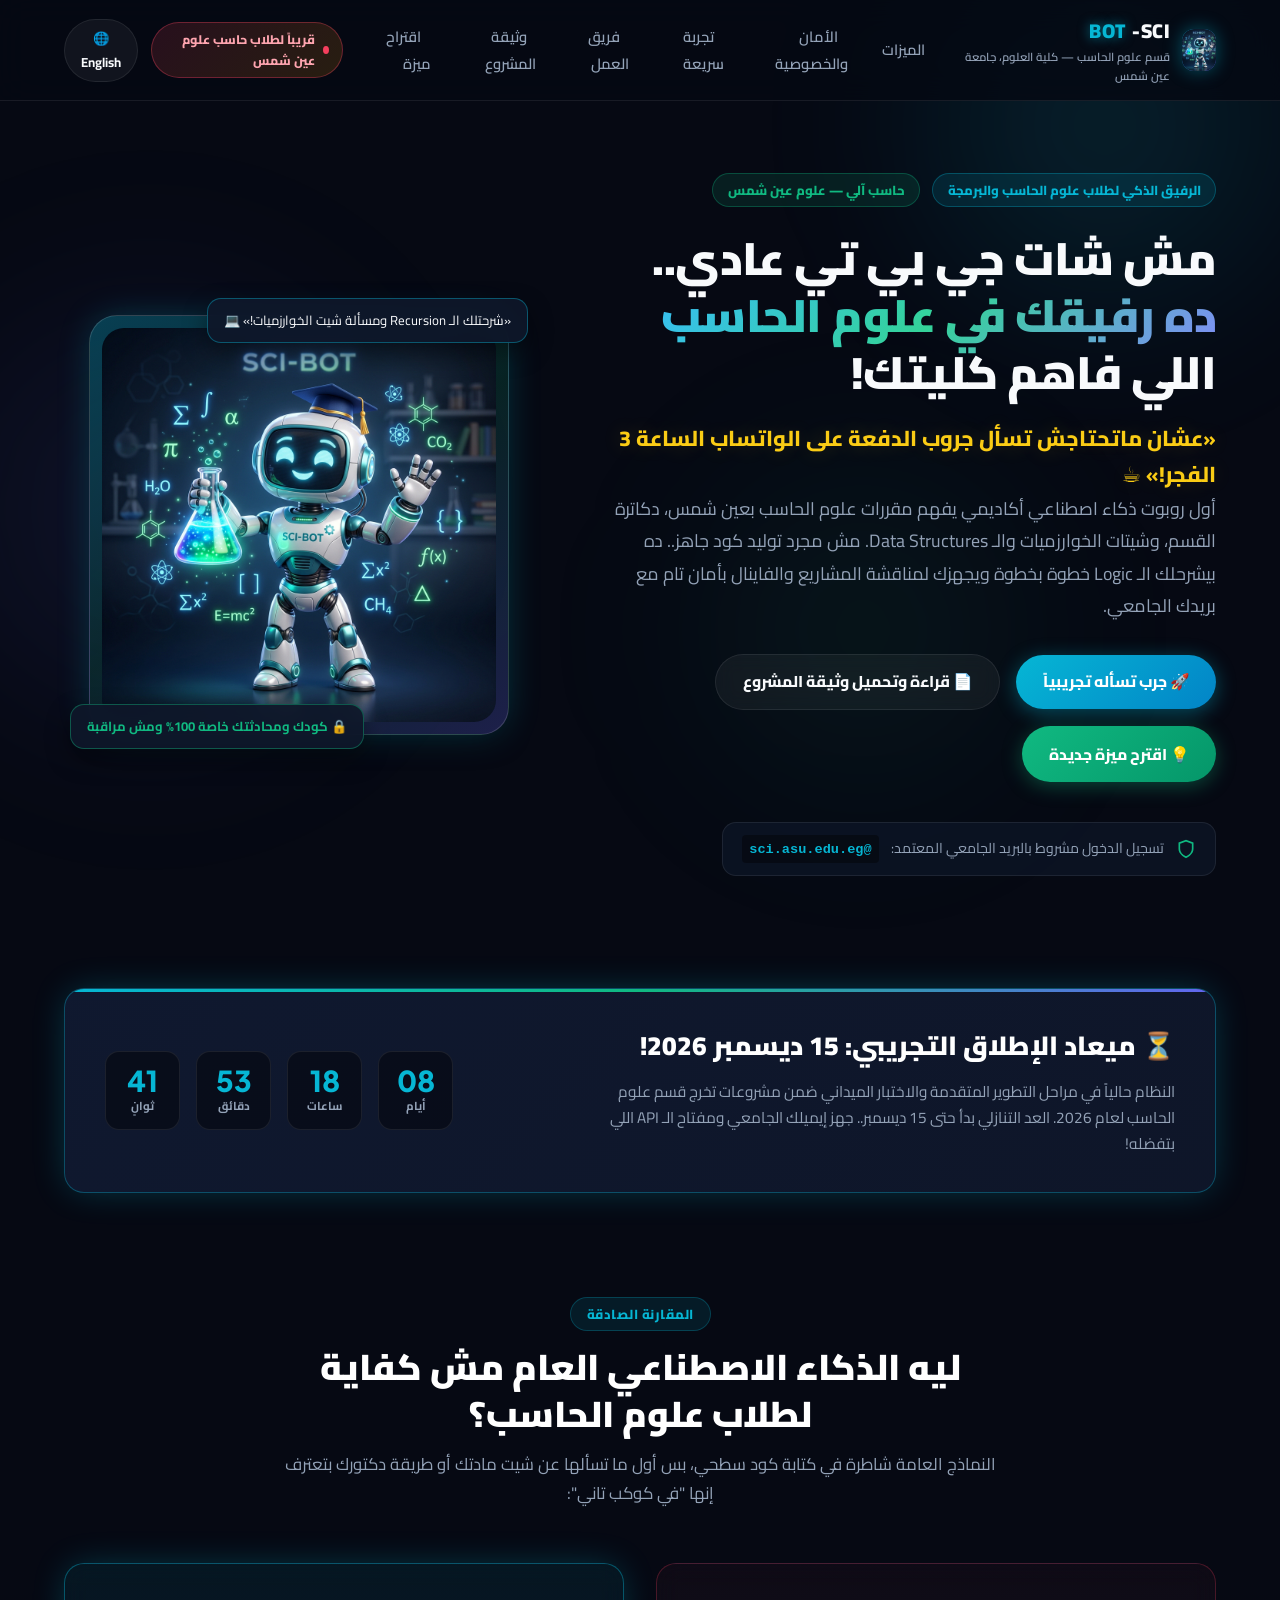
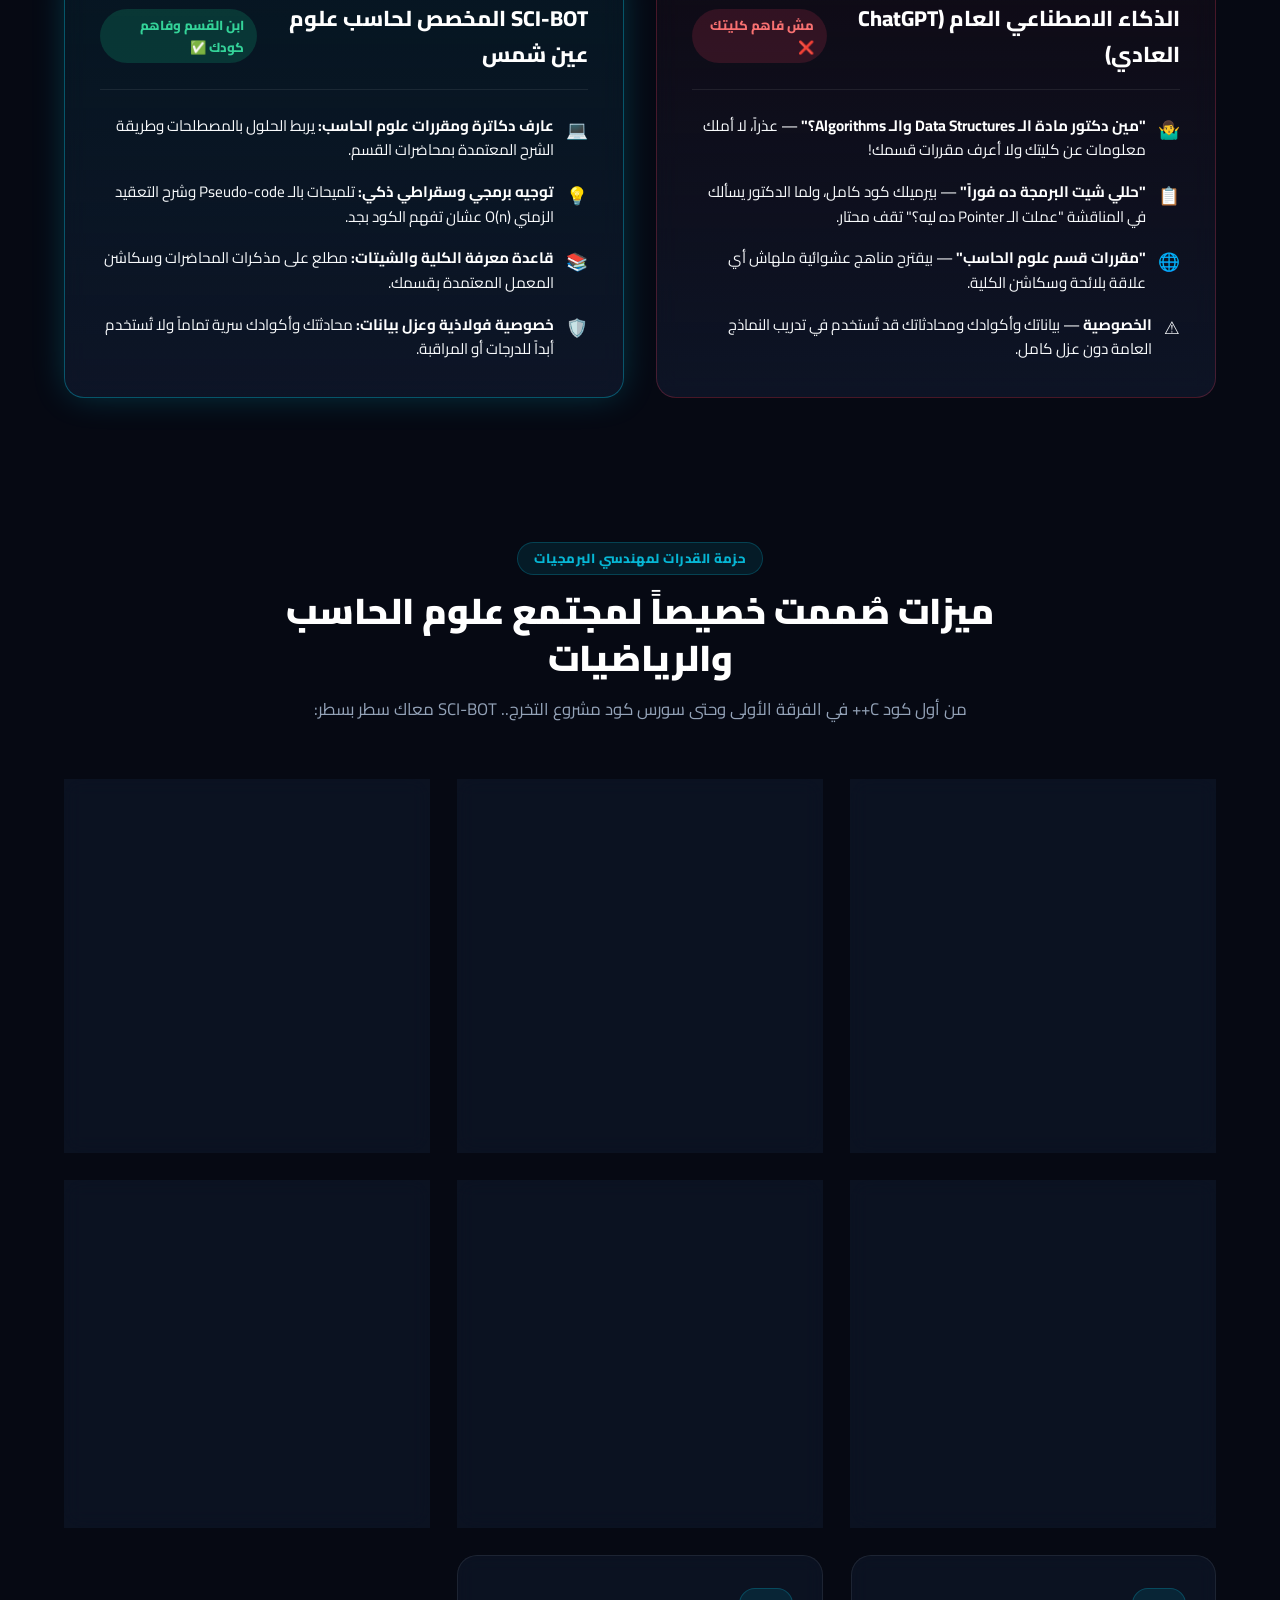
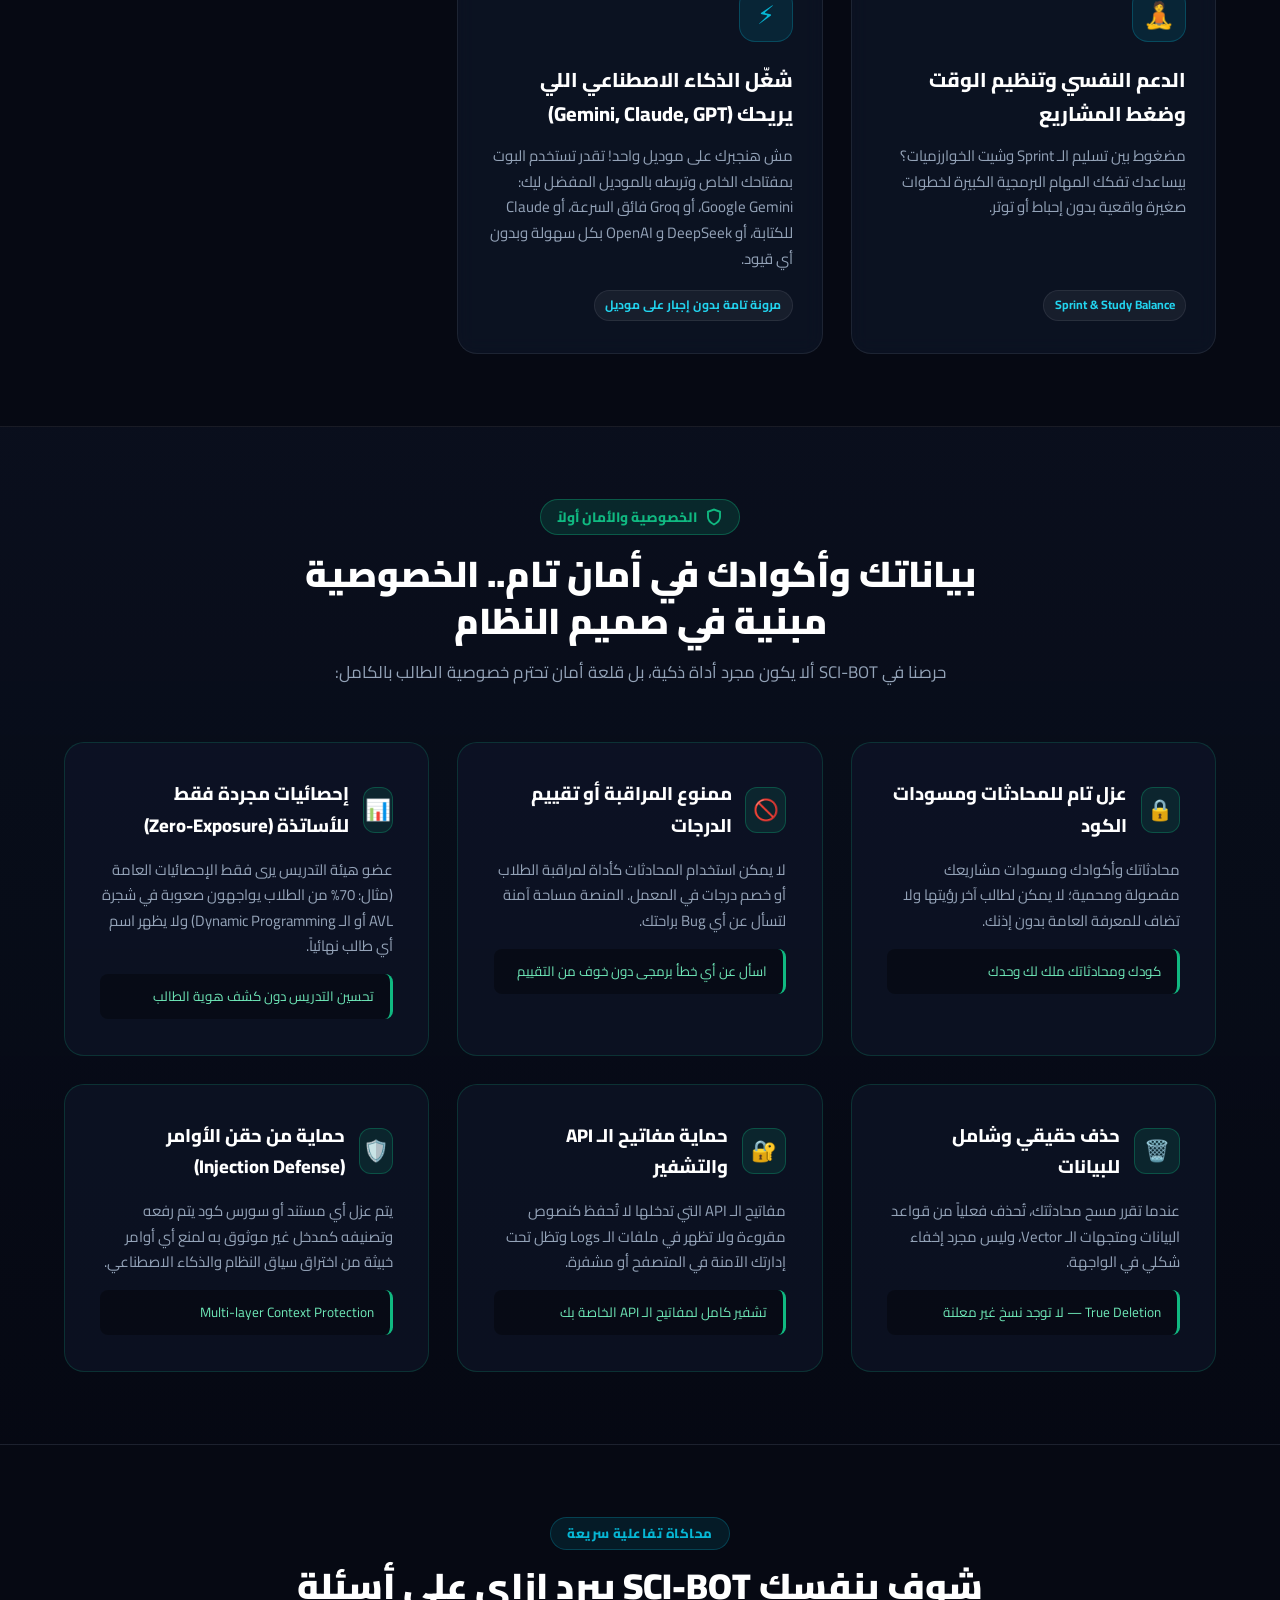
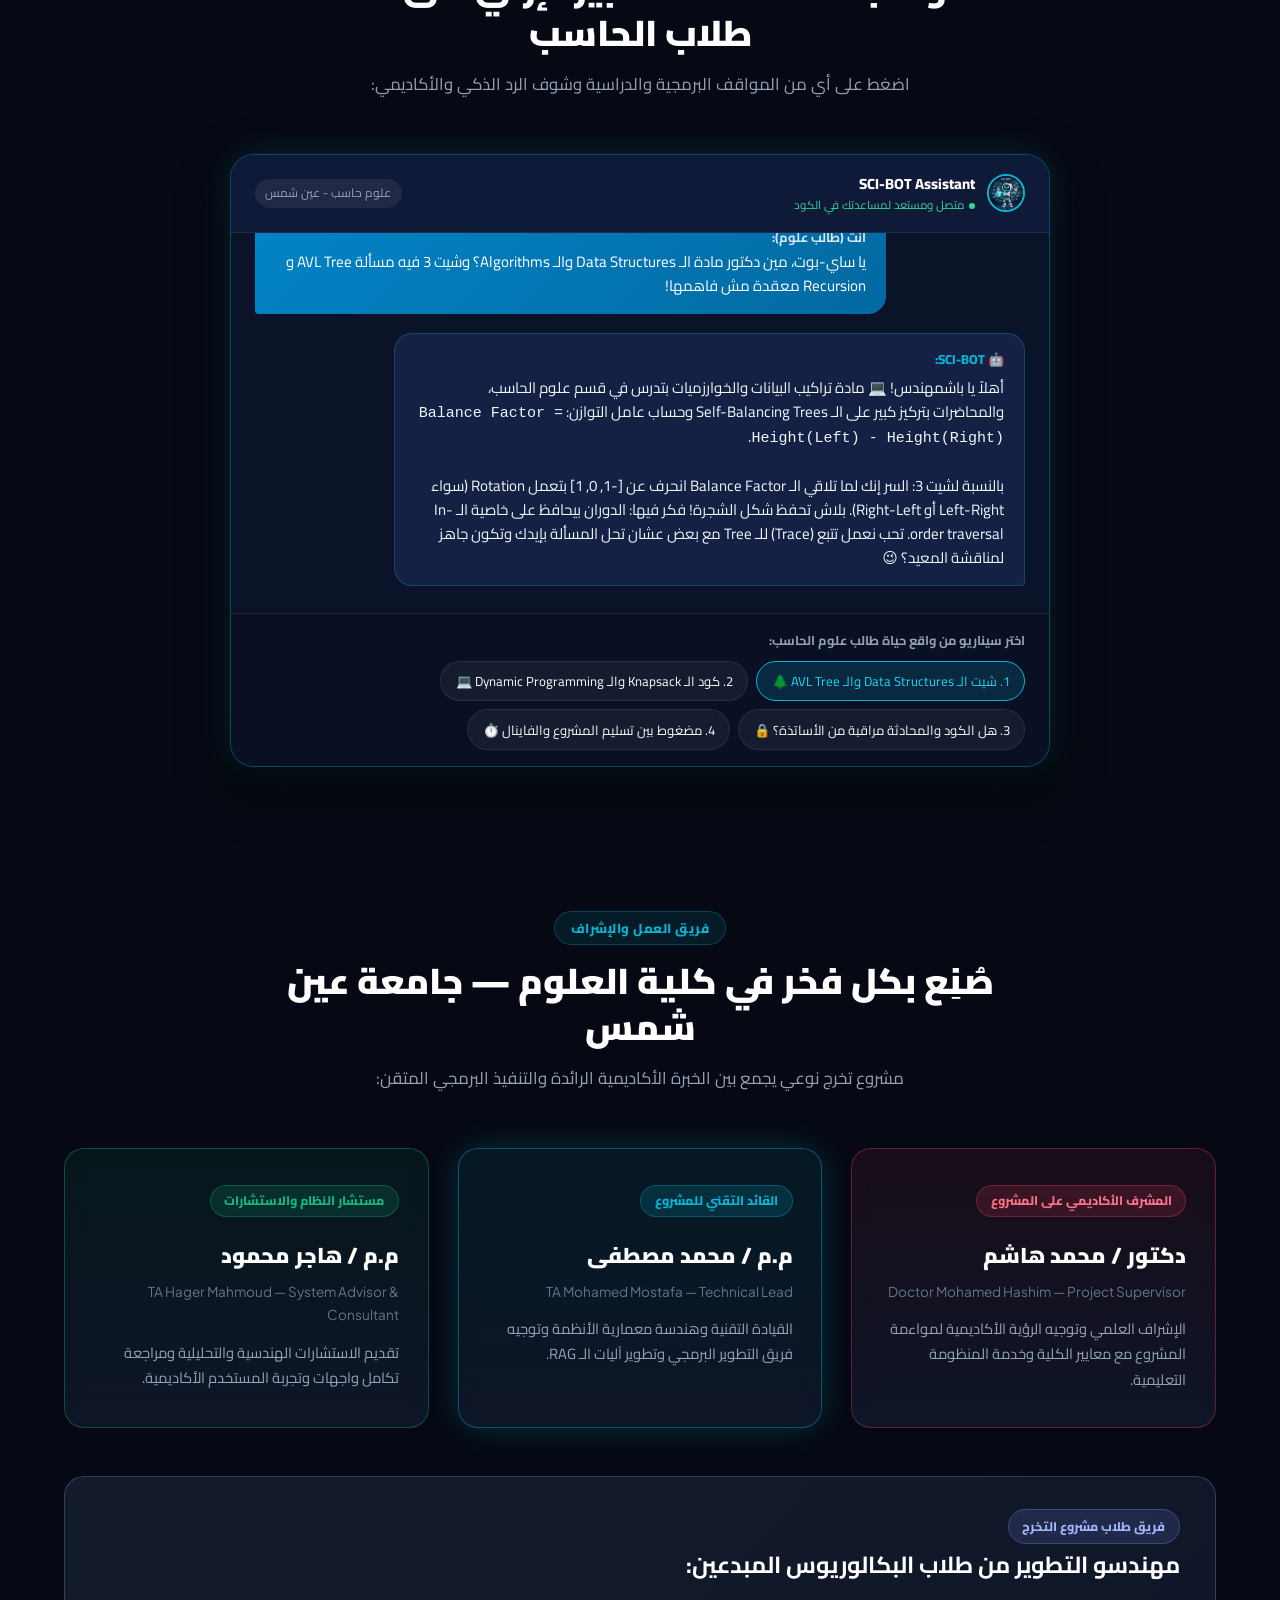
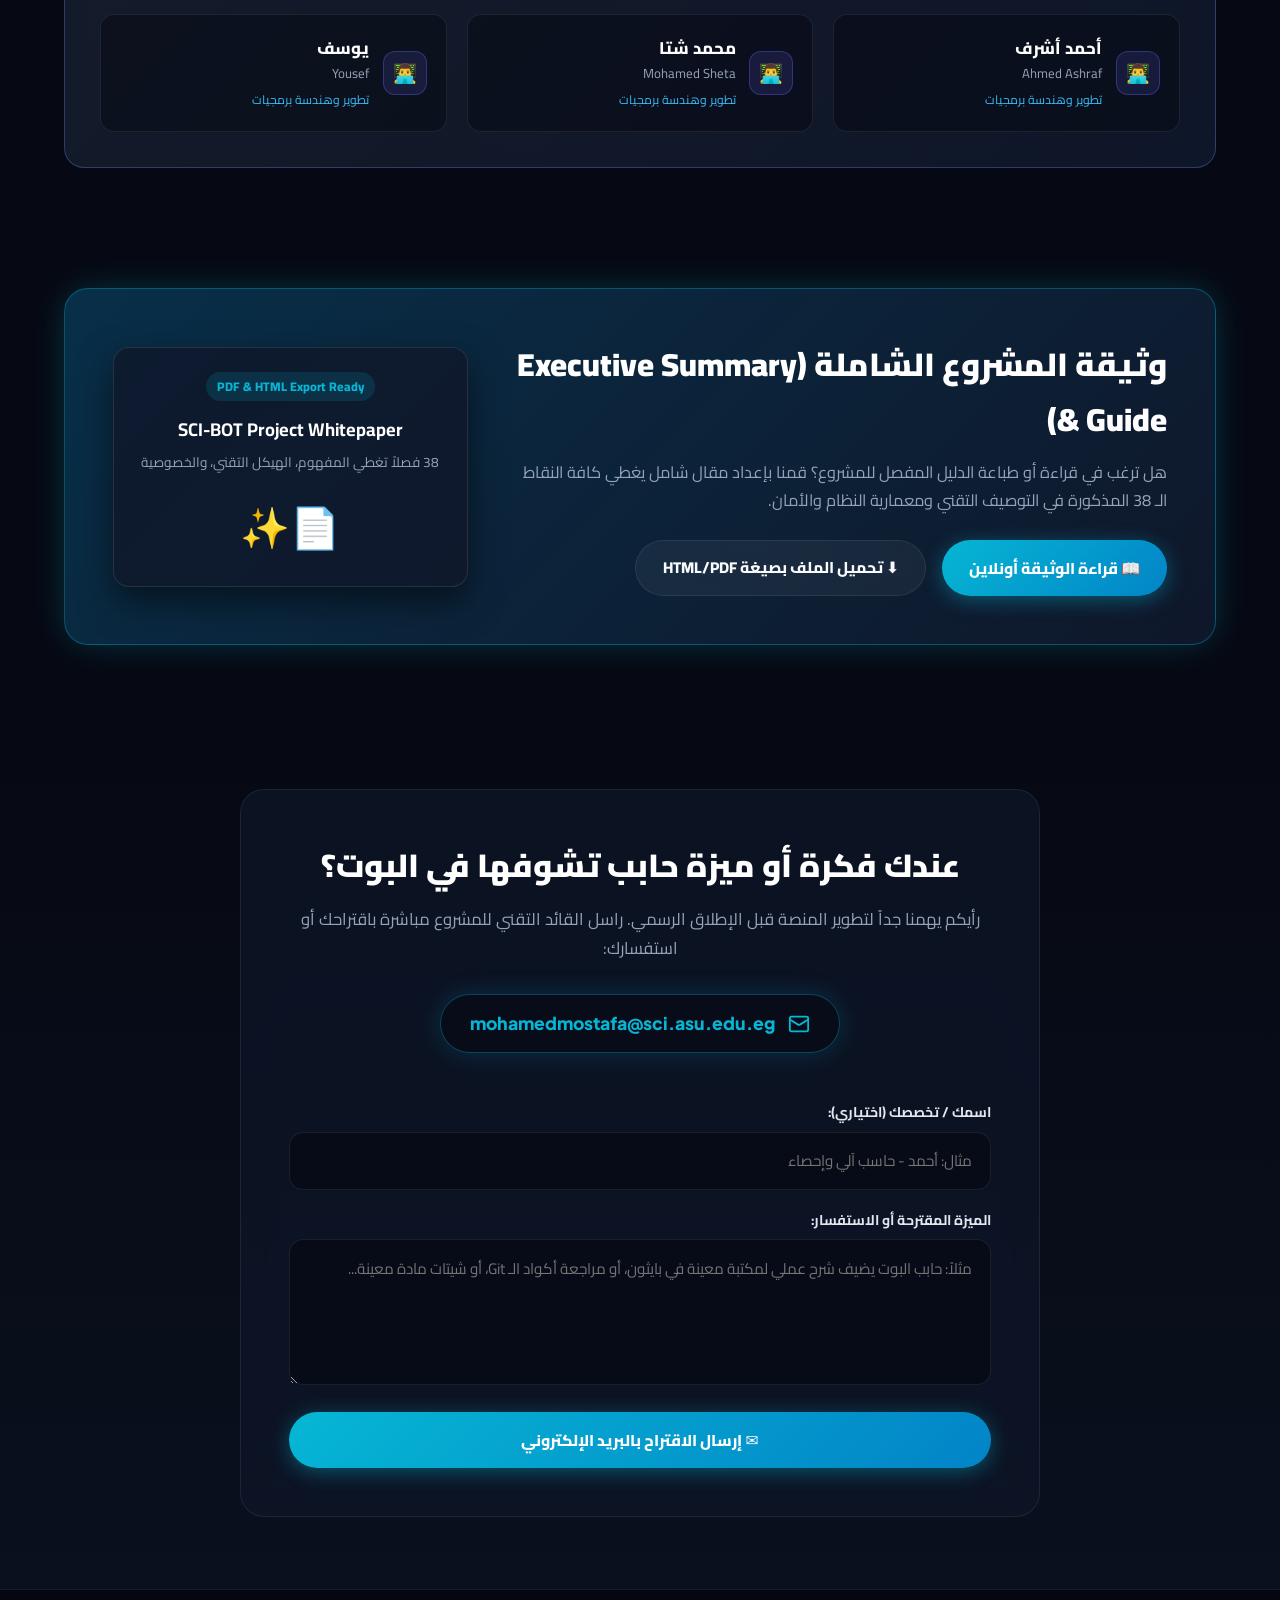
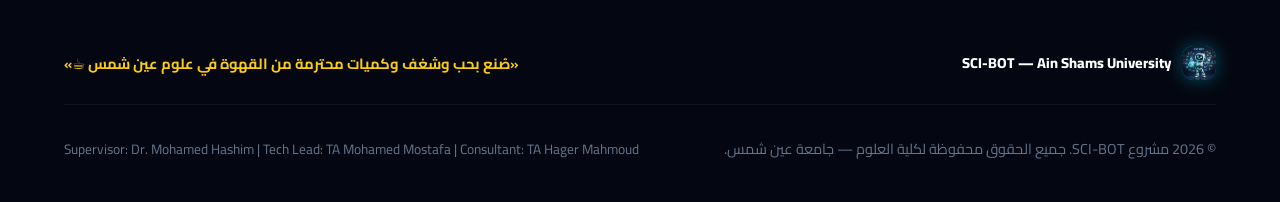
==== index.html @ c3360788 "Initial commit" ====
<!DOCTYPE html>
<html lang="ar" dir="rtl">
<head>
  <meta charset="UTF-8">
  <meta name="viewport" content="width=device-width, initial-scale=1.0">
  <title>SCI-BOT — الرفيق الأكاديمي الذكي لكلية العلوم | جامعة عين شمس</title>
  <meta name="description" content="SCI-BOT هو المساعد الأكاديمي الذكي المخصص لطلاب وأعضاء هيئة التدريس بكلية العلوم - جامعة عين شمس. يفهم مقررات الكلية، الشيتات، والمحاضرات مع حماية قصوى للخصوصية والأمان.">
  <meta name="keywords" content="SCI-BOT, كلية العلوم, جامعة عين شمس, ذكاء اصطناعي تعليمي, Ain Shams Science, AI Chatbot, ASU">

  <!-- Google Fonts -->
  <link rel="preconnect" href="https://fonts.googleapis.com">
  <link rel="preconnect" href="https://fonts.gstatic.com" crossorigin>
  <link href="https://fonts.googleapis.com/css2?family=Cairo:wght@400;600;700;800;900&family=Plus+Jakarta+Sans:wght@400;600;700;800&display=swap" rel="stylesheet">

  <!-- Main Stylesheet -->
  <link rel="stylesheet" href="styles.css">
</head>
<body>

  <!-- Ambient Lighting Effects -->
  <div class="ambient-glow-1"></div>
  <div class="ambient-glow-2"></div>
  <div class="ambient-glow-3"></div>

  <!-- Navigation Bar -->
  <nav class="navbar" id="navbar">
    <div class="container nav-container">
      <a href="#hero" class="brand-wrapper">
        <div class="brand-icon">
          <img src="assets/mascot.jpg" alt="SCI-BOT Icon">
        </div>
        <div class="brand-info">
          <div class="brand-title">
            SCI-<span class="bot">BOT</span>
          </div>
          <span class="brand-subtitle" data-i18n="brandSubtitle">قسم علوم الحاسب — كلية العلوم، جامعة عين شمس</span>
        </div>
      </a>

      <!-- Desktop Nav Menu -->
      <ul class="nav-menu" id="navMenu">
        <li><a href="#features" class="nav-link" data-i18n="navFeatures">الميزات</a></li>
        <li><a href="#security" class="nav-link" data-i18n="navSecurity">الأمان والخصوصية</a></li>
        <li><a href="#demo" class="nav-link" data-i18n="navDemo">تجربة سريعة</a></li>
        <li><a href="#team" class="nav-link" data-i18n="navTeam">فريق العمل</a></li>
        <li><a href="#download" class="nav-link" data-i18n="navArticle">وثيقة المشروع</a></li>
        <li><a href="#feedback" class="nav-link" data-i18n="navContact">اقتراح ميزة</a></li>
      </ul>

      <!-- Nav Actions -->
      <div class="nav-actions">
        <div class="coming-soon-pill">
          <span class="pulse-dot"></span>
          <span data-i18n="comingSoonPill">قريباً لطلاب حاسب علوم عين شمس</span>
        </div>

        <button class="lang-toggle" id="langToggleBtn" aria-label="Toggle Language">
          🌐 English
        </button>

        <button class="mobile-toggle" id="mobileToggleBtn" aria-label="Toggle Navigation">
          <svg width="24" height="24" viewBox="0 0 24 24" fill="none" stroke="currentColor" stroke-width="2.2" stroke-linecap="round" stroke-linejoin="round"><line x1="3" y1="12" x2="21" y2="12"></line><line x1="3" y1="6" x2="21" y2="6"></line><line x1="3" y1="18" x2="21" y2="18"></line></svg>
        </button>
      </div>
    </div>
  </nav>

  <!-- Hero Section -->
  <header class="hero-section" id="hero">
    <div class="container hero-grid">
      <!-- Hero Text Column -->
      <div class="hero-content">
        <div class="hero-badge-row">
          <span class="hero-tag" data-i18n="heroTag">الرفيق الذكي لطلاب علوم الحاسب والبرمجة</span>
          <span class="hero-asu-tag" data-i18n="heroAsuTag">حاسب آلي — علوم عين شمس</span>
        </div>

        <h1 class="hero-title" data-i18n="heroTitle">
          مش شات جي بي تي عادي..<br>
          <span class="gradient-text">ده رفيقك في علوم الحاسب</span> اللي فاهم كليتك!
        </h1>

        <span class="hero-punchline" data-i18n="heroPunchline">
          «عشان ماتحتاجش تسأل جروب الدفعة على الواتساب الساعة 3 الفجر!» ☕
        </span>

        <p class="hero-description" data-i18n="heroDesc">
          أول روبوت ذكاء اصطناعي أكاديمي يفهم مقررات علوم الحاسب بعين شمس، دكاترة القسم، وشيتات الخوارزميات والـ Data Structures. مش مجرد توليد كود جاهز.. ده بيشرحلك الـ Logic خطوة بخطوة ويجهزك لمناقشة المشاريع والفاينال بأمان تام مع بريدك الجامعي.
        </p>

        <div class="hero-cta-group">
          <a href="#demo" class="btn btn-primary" data-i18n="btnTryDemo">
            🚀 جرب تسأله تجريبياً
          </a>
          <a href="#download" class="btn btn-glass" data-i18n="btnDownloadDoc">
            📄 قراءة وتحميل وثيقة المشروع
          </a>
          <button class="btn btn-emerald trigger-suggest-modal" data-i18n="btnSuggestHero">
            💡 اقترح ميزة جديدة
          </button>
        </div>

        <div class="hero-credentials-pill">
          <svg class="cred-icon" width="20" height="20" viewBox="0 0 24 24" fill="none" stroke="currentColor" stroke-width="2"><path d="M12 22s8-4 8-10V5l-8-3-8 3v7c0 6 8 10 8 10z"></path></svg>
          <span data-i18n="credText">تسجيل الدخول مشروط بالبريد الجامعي المعتمد:</span>
          <code>@sci.asu.edu.eg</code>
        </div>
      </div>

      <!-- Hero Visual / Mascot Column -->
      <div class="hero-visual-card">
        <div class="mascot-glow-container">
          <img src="assets/mascot.jpg" alt="SCI-BOT Mascot" class="mascot-img">
          
          <div class="float-card-chat">
            <span data-i18n="floatChat">«شرحتلك الـ Recursion ومسألة شيت الخوارزميات!» 💻</span>
          </div>

          <div class="float-card-privacy">
            <span data-i18n="floatPrivacy">🔒 كودك ومحادثتك خاصة 100% ومش مراقبة</span>
          </div>
        </div>
      </div>
    </div>
  </header>

  <!-- Coming Soon Banner & Milestone Countdown (15 December 2026) -->
  <section class="container">
    <div class="coming-soon-banner">
      <div class="banner-content">
        <div class="banner-text">
          <h3 data-i18n="csTitle">⏳ ميعاد الإطلاق التجريبي: 15 ديسمبر 2026!</h3>
          <p data-i18n="csDesc">
            النظام حالياً في مراحل التطوير المتقدمة والاختبار الميداني ضمن مشروعات تخرج قسم علوم الحاسب لعام 2026. العد التنازلي بدأ حتى 15 ديسمبر.. جهز إيميلك الجامعي ومفتاح الـ API اللي بتفضله!
          </p>
        </div>

        <div class="banner-countdown">
          <div class="countdown-box">
            <div class="countdown-num" id="cdDays">92</div>
            <div class="countdown-label" data-i18n="csDays">أيام</div>
          </div>
          <div class="countdown-box">
            <div class="countdown-num" id="cdHours">09</div>
            <div class="countdown-label" data-i18n="csHours">ساعات</div>
          </div>
          <div class="countdown-box">
            <div class="countdown-num" id="cdMins">12</div>
            <div class="countdown-label" data-i18n="csMinutes">دقائق</div>
          </div>
          <div class="countdown-box">
            <div class="countdown-num" id="cdSecs">40</div>
            <div class="countdown-label" data-i18n="csSeconds">ثوانٍ</div>
          </div>
        </div>
      </div>
    </div>
  </section>

  <!-- Reality Check: General AI vs SCI-BOT -->
  <section class="section" id="comparison">
    <div class="container">
      <div class="section-header">
        <span class="section-tag" data-i18n="rcTag">المقارنة الصادقة</span>
        <h2 class="section-title" data-i18n="rcTitle">ليه الذكاء الاصطناعي العام مش كفاية لطلاب علوم الحاسب؟</h2>
        <p class="section-desc" data-i18n="rcDesc">
          النماذج العامة شاطرة في كتابة كود سطحي، بس أول ما تسألها عن شيت مادتك أو طريقة دكتورك بتعترف إنها "في كوكب تاني":
        </p>
      </div>

      <div class="comparison-grid">
        <!-- Generic AI -->
        <div class="comp-card generic">
          <div class="comp-header">
            <h3 class="comp-title" data-i18n="genAiTitle">الذكاء الاصطناعي العام (ChatGPT العادي)</h3>
            <span class="comp-badge bad" data-i18n="genAiBadge">مش فاهم كليتك ❌</span>
          </div>
          <ul class="comp-list">
            <li>
              <span class="comp-icon">🤷‍♂️</span>
              <span data-i18n="genItem1"><strong>"مين دكتور مادة الـ Data Structures والـ Algorithms؟"</strong> — عذراً، لا أملك معلومات عن كليتك ولا أعرف مقررات قسمك!</span>
            </li>
            <li>
              <span class="comp-icon">📋</span>
              <span data-i18n="genItem2"><strong>"حللي شيت البرمجة ده فوراً"</strong> — بيرميلك كود كامل، ولما الدكتور يسألك في المناقشة "عملت الـ Pointer ده ليه؟" تقف محتار.</span>
            </li>
            <li>
              <span class="comp-icon">🌐</span>
              <span data-i18n="genItem3"><strong>"مقررات قسم علوم الحاسب"</strong> — بيقترح مناهج عشوائية ملهاش أي علاقة بلائحة وسكاشن الكلية.</span>
            </li>
            <li>
              <span class="comp-icon">⚠️</span>
              <span data-i18n="genItem4"><strong>الخصوصية</strong> — بياناتك وأكوادك ومحادثاتك قد تُستخدم في تدريب النماذج العامة دون عزل كامل.</span>
            </li>
          </ul>
        </div>

        <!-- SCI-BOT -->
        <div class="comp-card scibot">
          <div class="comp-header">
            <h3 class="comp-title" data-i18n="sciBotTitle">SCI-BOT المخصص لحاسب علوم عين شمس</h3>
            <span class="comp-badge good" data-i18n="sciBotBadge">ابن القسم وفاهم كودك ✅</span>
          </div>
          <ul class="comp-list">
            <li>
              <span class="comp-icon">💻</span>
              <span data-i18n="sciItem1"><strong>عارف دكاترة ومقررات علوم الحاسب:</strong> يربط الحلول بالمصطلحات وطريقة الشرح المعتمدة بمحاضرات القسم.</span>
            </li>
            <li>
              <span class="comp-icon">💡</span>
              <span data-i18n="sciItem2"><strong>توجيه برمجي وسقراطي ذكي:</strong> تلميحات بالـ Pseudo-code وشرح التعقيد الزمني O(n) عشان تفهم الكود بجد.</span>
            </li>
            <li>
              <span class="comp-icon">📚</span>
              <span data-i18n="sciItem3"><strong>قاعدة معرفة الكلية والشيتات:</strong> مطلع على مذكرات المحاضرات وسكاشن المعمل المعتمدة بقسمك.</span>
            </li>
            <li>
              <span class="comp-icon">🛡️</span>
              <span data-i18n="sciItem4"><strong>خصوصية فولاذية وعزل بيانات:</strong> محادثتك وأكوادك سرية تماماً ولا تُستخدم أبداً للدرجات أو المراقبة.</span>
            </li>
          </ul>
        </div>
      </div>
    </div>
  </section>

  <!-- Core Features Section -->
  <section class="section" id="features">
    <div class="container">
      <div class="section-header">
        <span class="section-tag" data-i18n="featTag">حزمة القدرات</span>
        <h2 class="section-title" data-i18n="featTitle">ميزات صُممت خصيصاً لمجتمع كلية العلوم</h2>
        <p class="section-desc" data-i18n="featDesc">
          من الفرقة الأولى وحتى سنة التخرج.. SCI-BOT معاك في كل خطوة دراسية ومعملية:
        </p>
      </div>

      <div class="features-grid">
        <!-- Feature 1 -->
        <div class="feature-box">
          <div class="feature-icon-bubble">🧠</div>
          <h3 data-i18n="f1Title">المساعد السقراطي التعليمي</h3>
          <p data-i18n="f1Desc">
            بدل ما يديك الإجابة الجاهزة للشيت وتدخل الامتحان مش فاهم، بيمشي معاك خطوة بخطوة بالأسئلة والتلميحات لحد ما توصل للحل الصح.
          </p>
          <span class="feature-tag-chip" data-i18n="f1Tag">فهم حقيقي مش حفظ</span>
        </div>

        <!-- Feature 2 -->
        <div class="feature-box">
          <div class="feature-icon-bubble">💻</div>
          <h3 data-i18n="f2Title">برمجة العلوم (Vibe Coding)</h3>
          <p data-i18n="f2Desc">
            دعم قوي لأكواد بايثون، C++، والتحليل العددي ومحاكاة التجارب. يكتشف الأخطاء في الكود ويفهمك سبب الـ Bug وكيفية تصحيحه.
          </p>
          <span class="feature-tag-chip" data-i18n="f2Tag">Python & C++ للمشاريع</span>
        </div>

        <!-- Feature 3 -->
        <div class="feature-box">
          <div class="feature-icon-bubble">📝</div>
          <h3 data-i18n="f3Title">مراجعة التقارير والأبحاث العلمية</h3>
          <p data-i18n="f3Desc">
            تدقيق لغوي وعلمي للتقارير والأوراق البحثية، صياغة LaTeX، مراجعة التسلسل المنطقي والتأكد من أسلوب الكتابة الأكاديمية والمراجع.
          </p>
          <span class="feature-tag-chip" data-i18n="f3Tag">LaTeX & Scientific Style</span>
        </div>

        <!-- Feature 4 -->
        <div class="feature-box">
          <div class="feature-icon-bubble">📚</div>
          <h3 data-i18n="f4Title">قاعدة المعرفة الذكية (RAG)</h3>
          <p data-i18n="f4Desc">
            ربط مباشر بالمحاضرات وسلايدات الدكاترة مع تصنيف دقيق يمنع خلط مذكرات وتلخيصات الطلاب بالمواد الرسمية المعتمدة.
          </p>
          <span class="feature-tag-chip" data-i18n="f4Tag">Official vs Community RAG</span>
        </div>

        <!-- Feature 5 -->
        <div class="feature-box">
          <div class="feature-icon-bubble">📅</div>
          <h3 data-i18n="f5Title">الوعي بالتقويم الأكاديمي</h3>
          <p data-i18n="f5Desc">
            البوت بيتأقلم مع فترتك الحالية: نصائح تسجيل وتجهيز مواد في البداية، خطط مراجعة للميدتيرم، دعم للامتحانات، واستشارات لمشروع التخرج.
          </p>
          <span class="feature-tag-chip" data-i18n="f5Tag">مواكب لمراحل الترم</span>
        </div>

        <!-- Feature 6 -->
        <div class="feature-box">
          <div class="feature-icon-bubble">👨‍🏫</div>
          <h3 data-i18n="f6Title">دليل أساتذة الكلية وتخصصاتهم</h3>
          <p data-i18n="f6Desc">
            معلومات معتمدة عن أعضاء هيئة التدريس، المقررات التي يدرسونها، اهتماماتهم البحثية، ومواعيد الساعات الإرشادية الرسمية.
          </p>
          <span class="feature-tag-chip" data-i18n="f6Tag">Faculty Directory</span>
        </div>

        <!-- Feature 7 -->
        <div class="feature-box">
          <div class="feature-icon-bubble">🧘</div>
          <h3 data-i18n="f7Title">الدعم النفسي وتنظيم الوقت</h3>
          <p data-i18n="f7Desc">
            مضغوط وشايل هم الشيتات؟ بيساعدك تفكك المنهج لمهام يومية واقعية من غير توتر، مع إحالة الحالات الحرجة للجهات الرسمية بالجامعة.
          </p>
          <span class="feature-tag-chip" data-i18n="f7Tag">Workload De-stress</span>
        </div>

        <!-- Feature 8 -->
        <div class="feature-box">
          <div class="feature-icon-bubble">⚡</div>
          <h3 data-i18n="f8Title">شغّل الذكاء الاصطناعي اللي يريحك (Gemini, Claude, GPT)</h3>
          <p data-i18n="f8Desc">
            مش هنجبرك على موديل واحد! تقدر تستخدم البوت بمفتاحك الخاص وتربطه بالموديل المفضل ليك: Google Gemini، أو Groq فائق السرعة، أو Claude للكتابة، أو DeepSeek و OpenAI بكل سهولة وبدون أي قيود.
          </p>
          <span class="feature-tag-chip" data-i18n="f8Tag">مرونة تامة بدون إجبار على موديل</span>
        </div>
      </div>
    </div>
  </section>

  <!-- Security & Privacy Fortress -->
  <section class="section security-section" id="security">
    <div class="container">
      <div class="section-header">
        <div class="security-badge-top">
          <svg width="18" height="18" viewBox="0 0 24 24" fill="none" stroke="currentColor" stroke-width="2.5"><path d="M12 22s8-4 8-10V5l-8-3-8 3v7c0 6 8 10 8 10z"></path></svg>
          <span data-i18n="secTag">الخصوصية والأمان أولاً</span>
        </div>
        <h2 class="section-title" data-i18n="secTitle">بياناتك وأكوادك في أمان تام.. الخصوصية مبنية في صميم النظام</h2>
        <p class="section-desc" data-i18n="secDesc">
          حرصنا في SCI-BOT ألا يكون مجرد أداة ذكية، بل قلعة أمان تحترم خصوصية الطالب بالكامل:
        </p>
      </div>

      <div class="security-grid">
        <!-- Sec 1 -->
        <div class="sec-card">
          <div class="sec-header">
            <div class="sec-icon-wrap">🔒</div>
            <h4 data-i18n="s1Title">عزل تام للمحادثات ومسودات الكود</h4>
          </div>
          <p data-i18n="s1Desc">
            محادثاتك وأكوادك ومسودات مشاريعك مفصولة ومحمية؛ لا يمكن لطالب آخر رؤيتها ولا تضاف للمعرفة العامة بدون إذنك.
          </p>
          <div class="sec-highlight-box" data-i18n="s1High">كودك ومحادثاتك ملك لك وحدك</div>
        </div>

        <!-- Sec 2 -->
        <div class="sec-card">
          <div class="sec-header">
            <div class="sec-icon-wrap">🚫</div>
            <h4 data-i18n="s2Title">ممنوع المراقبة أو تقييم الدرجات</h4>
          </div>
          <p data-i18n="s2Desc">
            لا يمكن استخدام المحادثات كأداة لمراقبة الطلاب أو خصم درجات في المعمل. المنصة مساحة آمنة لتسأل عن أي Bug براحتك.
          </p>
          <div class="sec-highlight-box" data-i18n="s2High">اسأل عن أي خطأ برمجى دون خوف من التقييم</div>
        </div>

        <!-- Sec 3 -->
        <div class="sec-card">
          <div class="sec-header">
            <div class="sec-icon-wrap">📊</div>
            <h4 data-i18n="s3Title">إحصائيات مجردة فقط للأساتذة (Zero-Exposure)</h4>
          </div>
          <p data-i18n="s3Desc">
            عضو هيئة التدريس يرى فقط الإحصائيات العامة (مثال: 70% من الطلاب يواجهون صعوبة في شجرة AVL أو الـ Dynamic Programming) ولا يظهر اسم أي طالب نهائياً.
          </p>
          <div class="sec-highlight-box" data-i18n="s3High">تحسين التدريس دون كشف هوية الطالب</div>
        </div>

        <!-- Sec 4 -->
        <div class="sec-card">
          <div class="sec-header">
            <div class="sec-icon-wrap">🗑️</div>
            <h4 data-i18n="s4Title">حذف حقيقي وشامل للبيانات</h4>
          </div>
          <p data-i18n="s4Desc">
            عندما تقرر مسح محادثتك، تُحذف فعلياً من قواعد البيانات ومتجهات الـ Vector، وليس مجرد إخفاء شكلي في الواجهة.
          </p>
          <div class="sec-highlight-box" data-i18n="s4High">True Deletion — لا توجد نسخ غير معلنة</div>
        </div>

        <!-- Sec 5 -->
        <div class="sec-card">
          <div class="sec-header">
            <div class="sec-icon-wrap">🔐</div>
            <h4 data-i18n="s5Title">حماية مفاتيح الـ API والتشفير</h4>
          </div>
          <p data-i18n="s5Desc">
            مفاتيح الـ API التي تدخلها لا تُحفظ كنصوص مقروءة ولا تظهر في ملفات الـ Logs وتظل تحت إدارتك الآمنة في المتصفح أو مشفرة.
          </p>
          <div class="sec-highlight-box" data-i18n="s5High">تشفير كامل لمفاتيح الـ API الخاصة بك</div>
        </div>

        <!-- Sec 6 -->
        <div class="sec-card">
          <div class="sec-header">
            <div class="sec-icon-wrap">🛡️</div>
            <h4 data-i18n="s6Title">حماية من حقن الأوامر (Injection Defense)</h4>
          </div>
          <p data-i18n="s6Desc">
            يتم عزل أي مستند أو سورس كود يتم رفعه وتصنيفه كمدخل غير موثوق به لمنع أي أوامر خبيثة من اختراق سياق النظام والذكاء الاصطناعي.
          </p>
          <div class="sec-highlight-box" data-i18n="s6High">Multi-layer Context Protection</div>
        </div>
      </div>
    </div>
  </section>

  <!-- Interactive Chat Simulator Demo -->
  <section class="section demo-section" id="demo">
    <div class="container">
      <div class="section-header">
        <span class="section-tag" data-i18n="demoTag">محاكاة تفاعلية سريعة</span>
        <h2 class="section-title" data-i18n="demoTitle">شوف بنفسك SCI-BOT بيرد إزاي على أسئلة طلاب الحاسب</h2>
        <p class="section-desc" data-i18n="demoDesc">
          اضغط على أي من المواقف البرمجية والدراسية وشوف الرد الذكي والأكاديمي:
        </p>
      </div>

      <!-- Simulator Card -->
      <div class="simulator-container">
        <div class="sim-topbar">
          <div class="sim-bot-status">
            <div class="sim-avatar">
              <img src="assets/mascot.jpg" alt="SCI-BOT Avatar">
            </div>
            <div class="sim-status-text">
              <span class="sim-bot-name">SCI-BOT Assistant</span>
              <span class="sim-badge-online" data-i18n="demoOnline">متصل ومستعد لمساعدتك في الكود</span>
            </div>
          </div>
          <span class="sim-faculty-badge" data-i18n="demoFacultyBadge">علوم حاسب - عين شمس</span>
        </div>

        <div class="sim-chat-area" id="simChatArea">
          <!-- Chat bubbles rendered dynamically via app.js -->
        </div>

        <div class="sim-presets-bar">
          <span class="sim-presets-label" data-i18n="demoPresetsLabel">اختر سيناريو من واقع حياة طالب علوم الحاسب:</span>
          <div class="presets-chips">
            <button class="preset-chip active" data-preset="preset1" data-i18n="preset1">
              1. شيت الـ Data Structures والـ AVL Tree 🌲
            </button>
            <button class="preset-chip" data-preset="preset2" data-i18n="preset2">
              2. كود الـ Knapsack والـ Dynamic Programming 💻
            </button>
            <button class="preset-chip" data-preset="preset3" data-i18n="preset3">
              3. هل الكود والمحادثة مراقبة من الأساتذة؟ 🔒
            </button>
            <button class="preset-chip" data-preset="preset4" data-i18n="preset4">
              4. مضغوط بين تسليم المشروع والفاينال ⏱️
            </button>
          </div>
        </div>
      </div>
    </div>
  </section>

  <!-- Supervision & Development Team -->
  <section class="section team-section" id="team">
    <div class="container">
      <div class="section-header">
        <span class="section-tag" data-i18n="teamTag">فريق العمل والإشراف</span>
        <h2 class="section-title" data-i18n="teamTitle">صُنِع بكل فخر في كلية العلوم — جامعة عين شمس</h2>
        <p class="section-desc" data-i18n="teamDesc">
          مشروع تخرج نوعي يجمع بين الخبرة الأكاديمية الرائدة والتنفيذ البرمجي المتقن:
        </p>
      </div>

      <!-- Leaders Cards -->
      <div class="supervision-cards">
        <!-- Supervisor -->
        <div class="member-card supervisor">
          <span class="role-tag tag-supervisor" data-i18n="supRole">المشرف الأكاديمي على المشروع</span>
          <h3 class="member-name" data-i18n="supName">دكتور / محمد هاشم</h3>
          <span class="member-eng-name" data-i18n="supEn">Doctor Mohamed Hashim — Project Supervisor</span>
          <p class="member-desc" data-i18n="supDesc">
            الإشراف العلمي وتوجيه الرؤية الأكاديمية لمواءمة المشروع مع معايير الكلية وخدمة المنظومة التعليمية.
          </p>
        </div>

        <!-- Technical Lead -->
        <div class="member-card lead">
          <span class="role-tag tag-lead" data-i18n="leadRole">القائد التقني للمشروع</span>
          <h3 class="member-name" data-i18n="leadName">م.م / محمد مصطفى</h3>
          <span class="member-eng-name" data-i18n="leadEn">TA Mohamed Mostafa — Technical Lead</span>
          <p class="member-desc" data-i18n="leadDesc">
            القيادة التقنية وهندسة معمارية الأنظمة وتوجيه فريق التطوير البرمجي وتطوير آليات الـ RAG.
          </p>
        </div>

        <!-- System Advisor & Consultant -->
        <div class="member-card advisor">
          <span class="role-tag tag-advisor" data-i18n="advRole">مستشار النظام والاستشارات</span>
          <h3 class="member-name" data-i18n="advName">م.م / هاجر محمود</h3>
          <span class="member-eng-name" data-i18n="advEn">TA Hager Mahmoud — System Advisor & Consultant</span>
          <p class="member-desc" data-i18n="advDesc">
            تقديم الاستشارات الهندسية والتحليلية ومراجعة تكامل واجهات وتجربة المستخدم الأكاديمية.
          </p>
        </div>
      </div>

      <!-- Graduation Project Students -->
      <div class="students-card">
        <div class="students-header">
          <div>
            <span class="role-tag tag-students" data-i18n="studRole">فريق طلاب مشروع التخرج</span>
            <h3 style="font-size: 1.45rem; color: #fff; margin-top: 0.4rem;" data-i18n="studHeader">
              مهندسو التطوير من طلاب البكالوريوس المبدعين:
            </h3>
          </div>
        </div>

        <div class="students-grid">
          <!-- Student 1 -->
          <div class="student-item">
            <div class="student-avatar-badge">👨‍💻</div>
            <div class="student-info">
              <h4 data-i18n="stud1">أحمد أشرف</h4>
              <p data-i18n="stud1En">Ahmed Ashraf</p>
              <span style="font-size: 0.76rem; color: #38bdf8;" data-i18n="stud1Role">تطوير وهندسة برمجيات</span>
            </div>
          </div>

          <!-- Student 2 -->
          <div class="student-item">
            <div class="student-avatar-badge">👨‍💻</div>
            <div class="student-info">
              <h4 data-i18n="stud2">محمد شتا</h4>
              <p data-i18n="stud2En">Mohamed Sheta</p>
              <span style="font-size: 0.76rem; color: #38bdf8;" data-i18n="stud2Role">تطوير وهندسة برمجيات</span>
            </div>
          </div>

          <!-- Student 3 -->
          <div class="student-item">
            <div class="student-avatar-badge">👨‍💻</div>
            <div class="student-info">
              <h4 data-i18n="stud3">يوسف</h4>
              <p data-i18n="stud3En">Yousef</p>
              <span style="font-size: 0.76rem; color: #38bdf8;" data-i18n="stud3Role">تطوير وهندسة برمجيات</span>
            </div>
          </div>
        </div>
      </div>
    </div>
  </section>

  <!-- Download Full Article & Executive Summary -->
  <section class="download-section" id="download">
    <div class="container">
      <div class="download-banner">
        <div class="download-info">
          <h3 data-i18n="dlTitle">وثيقة المشروع الشاملة (Executive Summary & Guide)</h3>
          <p data-i18n="dlDesc">
            هل ترغب في قراءة أو طباعة الدليل المفصل للمشروع؟ قمنا بإعداد مقال شامل يغطي كافة النقاط الـ 38 المذكورة في التوصيف التقني ومعمارية النظام والأمان.
          </p>
          <div class="download-actions">
            <button class="btn btn-primary" id="openArticleModalBtn" data-i18n="btnReadArticle">
              📖 قراءة الوثيقة أونلاين
            </button>
            <a href="SCI-BOT_Executive_Summary.html" download="SCI-BOT_Executive_Summary.html" class="btn btn-glass" data-i18n="btnDownloadArticle">
              ⬇️ تحميل الملف بصيغة HTML/PDF
            </a>
          </div>
        </div>

        <div class="doc-preview-mockup">
          <span class="doc-badge-pill">PDF & HTML Export Ready</span>
          <h4 style="color: #fff; font-size: 1.15rem; margin-bottom: 0.4rem;" data-i18n="docMockupTitle">SCI-BOT Project Whitepaper</h4>
          <p style="color: #94a3b8; font-size: 0.85rem;" data-i18n="docMockupDesc">38 فصلاً تغطي المفهوم، الهيكل التقني، والخصوصية</p>
          <div style="margin-top: 1.2rem; font-size: 2.5rem;">📄✨</div>
        </div>
      </div>
    </div>
  </section>

  <!-- Suggestions & Inquiries Section -->
  <section class="feedback-section" id="feedback">
    <div class="container">
      <div class="feedback-card">
        <h3 data-i18n="sugTitle">عندك فكرة أو ميزة حابب تشوفها في البوت؟</h3>
        <p data-i18n="sugDesc">
          رأيكم يهمنا جداً لتطوير المنصة قبل الإطلاق الرسمي. راسل القائد التقني للمشروع مباشرة باقتراحك أو استفسارك:
        </p>

        <!-- Direct Email Badge -->
        <a href="mailto:mohamedmostafa@sci.asu.edu.eg?subject=SCI-BOT%20Feature%20Suggestion%20or%20Enquiry" class="email-direct-box">
          <svg width="22" height="22" viewBox="0 0 24 24" fill="none" stroke="currentColor" stroke-width="2"><rect x="2" y="4" width="20" height="16" rx="2"></rect><path d="m22 7-8.97 5.7a1.94 1.94 0 0 1-2.06 0L2 7"></path></svg>
          mohamedmostafa@sci.asu.edu.eg
        </a>

        <!-- Interactive Suggestion Generator Form -->
        <form class="interactive-suggest-form" id="suggestionForm">
          <div class="form-group">
            <label for="sugName" data-i18n="sugNameLabel">اسمك / تخصصك (اختياري):</label>
            <input type="text" id="sugName" class="form-control" placeholder="مثال: أحمد - حاسب آلي وإحصاء">
          </div>

          <div class="form-group">
            <label for="sugMessage" data-i18n="sugMsgLabel">الميزة المقترحة أو الاستفسار:</label>
            <textarea id="sugMessage" class="form-control" rows="4" data-i18n-placeholder="sugPlaceholder" placeholder="مثلاً: حابب البوت يساعدني في تنظيم مواعيد سكاشن المعمل، أو يضيف مذكرات قسم الكيمياء..."></textarea>
          </div>

          <button type="submit" class="btn btn-primary" style="width: 100%;" data-i18n="btnSendMail">
            ✉️ إرسال الاقتراح بالبريد الإلكتروني
          </button>
        </form>
      </div>
    </div>
  </section>

  <!-- Footer -->
  <footer class="footer">
    <div class="container">
      <div class="footer-top">
        <div class="footer-brand">
          <div class="brand-icon" style="width: 34px; height: 34px;">
            <img src="assets/mascot.jpg" alt="SCI-BOT">
          </div>
          <span style="font-weight: 800; color: #fff;">SCI-BOT — Ain Shams University</span>
        </div>

        <div class="footer-quote" data-i18n="footerQuote">
          «صُنع بحب وشغف وكميات محترمة من القهوة في علوم عين شمس ☕»
        </div>
      </div>

      <div class="footer-bottom">
        <p data-i18n="footerCopy">
          © 2026 مشروع SCI-BOT. جميع الحقوق محفوظة لكلية العلوم — جامعة عين شمس.
        </p>
        <div style="font-size: 0.85rem; color: #64748b;">
          Supervisor: Dr. Mohamed Hashim | Tech Lead: TA Mohamed Mostafa | Consultant: TA Hager Mahmoud
        </div>
      </div>
    </div>
  </footer>

  <!-- Modal 1: Article Viewer Modal -->
  <div class="modal-overlay" id="articleModal">
    <div class="modal-card">
      <button class="modal-close-btn" id="closeArticleModalBtn" aria-label="Close">✕</button>
      <div style="text-align: center; margin-bottom: 1.5rem;">
        <span class="hero-tag">SCI-BOT Documentation</span>
        <h3 style="font-size: 1.5rem; color: #fff; margin-top: 0.5rem;">وثيقة المشروع والميزات الشاملة</h3>
      </div>
      
      <iframe src="SCI-BOT_Executive_Summary.html" style="width: 100%; height: 60vh; border: 1px solid var(--border-subtle); border-radius: 12px; background: #fff;"></iframe>

      <div style="margin-top: 1.2rem; display: flex; justify-content: space-between; align-items: center; flex-wrap: wrap; gap: 1rem;">
        <a href="SCI-BOT_Executive_Summary.html" target="_blank" class="btn btn-glass" style="font-size: 0.88rem;">
          ↗ فتح في نافذة مستقلة
        </a>
        <a href="SCI-BOT_Executive_Summary.html" download="SCI-BOT_Executive_Summary.html" class="btn btn-primary" style="font-size: 0.88rem;">
          ⬇️ تحميل الوثيقة كاملة
        </a>
      </div>
    </div>
  </div>

  <!-- Modal 2: Suggestion Modal -->
  <div class="modal-overlay" id="suggestModal">
    <div class="modal-card" style="max-width: 580px;">
      <button class="modal-close-btn" id="closeSuggestModalBtn" aria-label="Close">✕</button>
      <div style="text-align: center; margin-bottom: 1.5rem;">
        <span class="hero-tag">💡 اقتراح ميزة أو استفسار</span>
        <h3 style="font-size: 1.45rem; color: #fff; margin-top: 0.5rem;">شاركنا أفكارك لتطوير SCI-BOT</h3>
        <p style="font-size: 0.9rem; color: var(--text-muted); margin-top: 0.3rem;">
          يتم توجيه رسالتك مباشرة إلى القائد التقني للمشروع: <strong>mohamedmostafa@sci.asu.edu.eg</strong>
        </p>
      </div>

      <form id="modalSuggestionForm" onsubmit="event.preventDefault(); document.getElementById('suggestionForm').dispatchEvent(new Event('submit')); document.getElementById('suggestModal').classList.remove('active');">
        <p style="font-size: 0.95rem; color: #cbd5e1; line-height: 1.7; margin-bottom: 1.5rem;">
          يمكنك إرسال رسالتك عبر النموذج المباشر أسفل الصفحة، أو بالضغط على الزر أدناه لفتح بريدك الإلكتروني فوراً:
        </p>
        <a href="mailto:mohamedmostafa@sci.asu.edu.eg?subject=SCI-BOT%20Feature%20Suggestion&body=Hello%20TA%20Mohamed%20Mostafa,%0A%0AI%20would%20like%20to%20suggest%20the%20following%20feature%20for%20SCI-BOT:%0A%0A" class="btn btn-primary" style="width: 100%;">
          ✉️ مراسلة م.م / محمد مصطفى مباشرة
        </a>
      </form>
    </div>
  </div>

  <!-- Main JavaScript -->
  <script src="app.js"></script>
</body>
</html>
---- styles.css ----
/* ==========================================================================
   SCI-BOT Modern Landing Page Stylesheet
   Faculty of Science, Ain Shams University
   Design System: Deep Dark Cyber-Academic Glassmorphism + Arabic First (RTL/LTR)
   ========================================================================== */

:root {
  --font-ar: 'Cairo', system-ui, -apple-system, BlinkMacSystemFont, 'Segoe UI', Roboto, sans-serif;
  --font-en: 'Plus Jakarta Sans', system-ui, -apple-system, BlinkMacSystemFont, 'Segoe UI', Roboto, sans-serif;

  /* Color Palette */
  --bg-main: #060913;
  --bg-surface: #0b1120;
  --bg-surface-elevated: #111b33;
  --bg-glass: rgba(17, 27, 51, 0.7);
  --bg-glass-card: rgba(15, 23, 42, 0.65);
  --bg-glass-hover: rgba(30, 41, 59, 0.85);

  --primary: #06b6d4;          /* Cyan / Science Glow */
  --primary-rgb: 6, 182, 212;
  --primary-hover: #22d3ee;
  --accent-emerald: #10b981;   /* ASU Green / Success */
  --accent-indigo: #6366f1;    /* AI Intelligence */
  --accent-amber: #f59e0b;     /* Security / Warning */
  --accent-rose: #f43f5e;      /* Humor / Highlights */

  --text-main: #f8fafc;
  --text-muted: #94a3b8;
  --text-dim: #64748b;

  --border-subtle: rgba(255, 255, 255, 0.08);
  --border-glow: rgba(6, 182, 212, 0.35);
  --border-emerald: rgba(16, 185, 129, 0.3);

  --radius-sm: 8px;
  --radius-md: 14px;
  --radius-lg: 20px;
  --radius-full: 9999px;

  --shadow-glow-cyan: 0 0 35px -5px rgba(6, 182, 212, 0.3);
  --shadow-glow-emerald: 0 0 35px -5px rgba(16, 185, 129, 0.25);
  --shadow-card: 0 10px 30px -10px rgba(0, 0, 0, 0.5);

  --transition: all 0.25s cubic-bezier(0.16, 1, 0.3, 1);
}

/* Reset & Base */
*, *::before, *::after {
  box-sizing: border-box;
  margin: 0;
  padding: 0;
}

html {
  scroll-behavior: smooth;
  font-size: 16px;
}

body {
  font-family: var(--font-ar);
  background-color: var(--bg-main);
  color: var(--text-main);
  line-height: 1.7;
  overflow-x: hidden;
  position: relative;
  min-height: 100vh;
}

body.lang-en {
  font-family: var(--font-en);
}

/* Cosmic Ambient Background Glows */
.ambient-glow-1 {
  position: fixed;
  top: -150px;
  right: -100px;
  width: 550px;
  height: 550px;
  background: radial-gradient(circle, rgba(6, 182, 212, 0.15) 0%, rgba(6, 182, 212, 0) 70%);
  filter: blur(60px);
  pointer-events: none;
  z-index: 0;
}

.ambient-glow-2 {
  position: fixed;
  bottom: 10%;
  left: -150px;
  width: 600px;
  height: 600px;
  background: radial-gradient(circle, rgba(99, 102, 241, 0.12) 0%, rgba(99, 102, 241, 0) 70%);
  filter: blur(70px);
  pointer-events: none;
  z-index: 0;
}

.ambient-glow-3 {
  position: fixed;
  top: 45%;
  right: 15%;
  width: 450px;
  height: 450px;
  background: radial-gradient(circle, rgba(16, 185, 129, 0.1) 0%, rgba(16, 185, 129, 0) 70%);
  filter: blur(80px);
  pointer-events: none;
  z-index: 0;
}

/* Layout Utilities */
.container {
  width: 100%;
  max-width: 1200px;
  margin: 0 auto;
  padding: 0 1.5rem;
  position: relative;
  z-index: 1;
}

/* ==========================================================================
   Navigation Bar
   ========================================================================== */
.navbar {
  position: sticky;
  top: 0;
  z-index: 100;
  backdrop-filter: blur(16px);
  -webkit-backdrop-filter: blur(16px);
  background: rgba(6, 9, 19, 0.82);
  border-bottom: 1px solid var(--border-subtle);
  padding: 0.85rem 0;
  transition: var(--transition);
}

.navbar .nav-container {
  display: flex;
  align-items: center;
  justify-content: space-between;
  gap: 1.5rem;
}

.brand-wrapper {
  display: flex;
  align-items: center;
  gap: 0.75rem;
  text-decoration: none;
  color: var(--text-main);
}

.brand-icon {
  width: 42px;
  height: 42px;
  border-radius: 12px;
  background: linear-gradient(135deg, var(--primary), var(--accent-indigo));
  display: flex;
  align-items: center;
  justify-content: center;
  box-shadow: 0 0 18px rgba(6, 182, 212, 0.4);
  overflow: hidden;
}

.brand-icon img {
  width: 100%;
  height: 100%;
  object-fit: cover;
}

.brand-info {
  display: flex;
  flex-direction: column;
}

.brand-title {
  font-size: 1.25rem;
  font-weight: 900;
  letter-spacing: 0.5px;
  display: flex;
  align-items: center;
  gap: 0.4rem;
}

.brand-title span.bot {
  color: var(--primary);
  text-shadow: 0 0 12px rgba(6, 182, 212, 0.6);
}

.brand-subtitle {
  font-size: 0.72rem;
  color: var(--text-muted);
  font-weight: 600;
}

/* Nav Menu Links */
.nav-menu {
  display: flex;
  align-items: center;
  list-style: none;
  gap: 1.5rem;
}

.nav-link {
  text-decoration: none;
  color: var(--text-muted);
  font-weight: 600;
  font-size: 0.92rem;
  padding: 0.4rem 0.6rem;
  border-radius: var(--radius-sm);
  transition: var(--transition);
}

.nav-link:hover {
  color: var(--primary-hover);
  background: rgba(6, 182, 212, 0.08);
}

/* Nav Actions */
.nav-actions {
  display: flex;
  align-items: center;
  gap: 0.8rem;
}

.lang-toggle {
  background: rgba(255, 255, 255, 0.05);
  border: 1px solid var(--border-subtle);
  color: var(--text-main);
  padding: 0.4rem 0.85rem;
  border-radius: var(--radius-full);
  font-size: 0.82rem;
  font-weight: 700;
  cursor: pointer;
  display: inline-flex;
  align-items: center;
  gap: 0.4rem;
  transition: var(--transition);
  font-family: inherit;
}

.lang-toggle:hover {
  border-color: var(--primary);
  background: rgba(6, 182, 212, 0.12);
  color: var(--primary);
}

.coming-soon-pill {
  display: inline-flex;
  align-items: center;
  gap: 0.45rem;
  background: linear-gradient(135deg, rgba(244, 63, 94, 0.15), rgba(245, 158, 11, 0.15));
  border: 1px solid rgba(244, 63, 94, 0.35);
  color: #fda4af;
  font-size: 0.78rem;
  font-weight: 800;
  padding: 0.35rem 0.85rem;
  border-radius: var(--radius-full);
}

.coming-soon-pill .pulse-dot {
  width: 8px;
  height: 8px;
  background: #f43f5e;
  border-radius: 50%;
  animation: pulse-dot 1.8s infinite;
}

/* Hamburger for Mobile */
.mobile-toggle {
  display: none;
  background: transparent;
  border: none;
  color: var(--text-main);
  cursor: pointer;
  padding: 0.4rem;
}

/* ==========================================================================
   Hero Section
   ========================================================================== */
.hero-section {
  padding: 4.5rem 0 3.5rem;
  position: relative;
}

.hero-grid {
  display: grid;
  grid-template-columns: 1.15fr 0.85fr;
  gap: 3rem;
  align-items: center;
}

.hero-badge-row {
  display: flex;
  align-items: center;
  flex-wrap: wrap;
  gap: 0.75rem;
  margin-bottom: 1.4rem;
}

.hero-tag {
  display: inline-flex;
  align-items: center;
  gap: 0.4rem;
  background: rgba(6, 182, 212, 0.12);
  border: 1px solid rgba(6, 182, 212, 0.3);
  color: var(--primary);
  font-size: 0.82rem;
  font-weight: 800;
  padding: 0.3rem 0.9rem;
  border-radius: var(--radius-full);
}

.hero-asu-tag {
  display: inline-flex;
  align-items: center;
  gap: 0.4rem;
  background: rgba(16, 185, 129, 0.12);
  border: 1px solid rgba(16, 185, 129, 0.3);
  color: var(--accent-emerald);
  font-size: 0.82rem;
  font-weight: 800;
  padding: 0.3rem 0.9rem;
  border-radius: var(--radius-full);
}

.hero-title {
  font-size: 2.85rem;
  font-weight: 900;
  line-height: 1.25;
  margin-bottom: 1.2rem;
  letter-spacing: -0.5px;
}

.hero-title .gradient-text {
  background: linear-gradient(135deg, #38bdf8 0%, #34d399 50%, #818cf8 100%);
  -webkit-background-clip: text;
  -webkit-text-fill-color: transparent;
}

.hero-punchline {
  display: block;
  font-size: 1.35rem;
  color: #facc15; /* witty warm accent */
  font-weight: 800;
  margin-top: 0.4rem;
  text-shadow: 0 0 20px rgba(250, 204, 21, 0.2);
}

.hero-description {
  font-size: 1.12rem;
  color: var(--text-muted);
  line-height: 1.8;
  margin-bottom: 2rem;
  max-width: 620px;
}

.hero-cta-group {
  display: flex;
  align-items: center;
  flex-wrap: wrap;
  gap: 1rem;
  margin-bottom: 2.5rem;
}

.btn {
  display: inline-flex;
  align-items: center;
  justify-content: center;
  gap: 0.6rem;
  padding: 0.85rem 1.65rem;
  border-radius: var(--radius-full);
  font-size: 0.98rem;
  font-weight: 800;
  text-decoration: none;
  cursor: pointer;
  transition: var(--transition);
  border: none;
  font-family: inherit;
}

.btn-primary {
  background: linear-gradient(135deg, var(--primary), #0284c7);
  color: #fff;
  box-shadow: 0 4px 20px rgba(6, 182, 212, 0.4);
}

.btn-primary:hover {
  transform: translateY(-2px);
  box-shadow: 0 8px 28px rgba(6, 182, 212, 0.6);
  color: #fff;
}

.btn-glass {
  background: rgba(255, 255, 255, 0.05);
  border: 1px solid var(--border-subtle);
  color: var(--text-main);
  backdrop-filter: blur(10px);
}

.btn-glass:hover {
  background: rgba(255, 255, 255, 0.1);
  border-color: var(--primary);
  color: var(--primary-hover);
  transform: translateY(-2px);
}

.btn-emerald {
  background: linear-gradient(135deg, var(--accent-emerald), #059669);
  color: #fff;
  box-shadow: 0 4px 20px rgba(16, 185, 129, 0.35);
}

.btn-emerald:hover {
  transform: translateY(-2px);
  box-shadow: 0 8px 28px rgba(16, 185, 129, 0.55);
  color: #fff;
}

.hero-credentials-pill {
  display: flex;
  align-items: center;
  gap: 0.75rem;
  padding: 0.75rem 1.2rem;
  background: var(--bg-glass-card);
  border: 1px solid var(--border-subtle);
  border-radius: var(--radius-md);
  max-width: fit-content;
}

.hero-credentials-pill .cred-icon {
  color: var(--accent-emerald);
}

.hero-credentials-pill span {
  font-size: 0.88rem;
  color: var(--text-muted);
}

.hero-credentials-pill code {
  background: rgba(0, 0, 0, 0.4);
  color: var(--primary);
  padding: 0.15rem 0.45rem;
  border-radius: 4px;
  font-size: 0.85rem;
  font-weight: 700;
}

/* Hero Mascot Visual Card */
.hero-visual-card {
  position: relative;
  display: flex;
  justify-content: center;
  align-items: center;
}

.mascot-glow-container {
  position: relative;
  width: 100%;
  max-width: 420px;
  border-radius: 28px;
  padding: 12px;
  background: linear-gradient(145deg, rgba(6, 182, 212, 0.3), rgba(16, 185, 129, 0.15), rgba(99, 102, 241, 0.25));
  box-shadow: var(--shadow-glow-cyan), var(--shadow-card);
  border: 1px solid rgba(255, 255, 255, 0.15);
  animation: float-soft 6s ease-in-out infinite;
}

.mascot-img {
  width: 100%;
  height: auto;
  border-radius: 22px;
  display: block;
  object-fit: cover;
}

/* Floating Micro Badges over Mascot */
.float-card-chat {
  position: absolute;
  top: -18px;
  right: -20px;
  background: rgba(15, 23, 42, 0.92);
  border: 1px solid rgba(6, 182, 212, 0.4);
  backdrop-filter: blur(12px);
  padding: 0.65rem 1rem;
  border-radius: var(--radius-md);
  box-shadow: 0 10px 25px rgba(0, 0, 0, 0.4);
  font-size: 0.82rem;
  color: var(--text-main);
  display: flex;
  align-items: center;
  gap: 0.6rem;
  animation: float-delayed 5s ease-in-out infinite;
}

.float-card-privacy {
  position: absolute;
  bottom: -15px;
  left: -20px;
  background: rgba(15, 23, 42, 0.92);
  border: 1px solid rgba(16, 185, 129, 0.4);
  backdrop-filter: blur(12px);
  padding: 0.65rem 1rem;
  border-radius: var(--radius-md);
  box-shadow: 0 10px 25px rgba(0, 0, 0, 0.4);
  font-size: 0.82rem;
  color: var(--accent-emerald);
  display: flex;
  align-items: center;
  gap: 0.6rem;
  font-weight: 700;
  animation: float-delayed 5.5s ease-in-out infinite reverse;
}

/* ==========================================================================
   Coming Soon & Roadmap Banner
   ========================================================================== */
.coming-soon-banner {
  margin: 3.5rem 0 2rem;
  padding: 2.2rem 2.5rem;
  background: linear-gradient(135deg, rgba(17, 27, 51, 0.9) 0%, rgba(15, 23, 42, 0.95) 100%);
  border-radius: var(--radius-lg);
  border: 1px solid var(--border-glow);
  box-shadow: var(--shadow-glow-cyan);
  position: relative;
  overflow: hidden;
}

.coming-soon-banner::before {
  content: '';
  position: absolute;
  top: 0;
  left: 0;
  right: 0;
  height: 3px;
  background: linear-gradient(90deg, var(--primary), var(--accent-emerald), var(--accent-indigo));
}

.banner-content {
  display: grid;
  grid-template-columns: 1.2fr 1fr;
  gap: 2rem;
  align-items: center;
}

.banner-text h3 {
  font-size: 1.65rem;
  font-weight: 900;
  color: #fff;
  margin-bottom: 0.6rem;
  display: flex;
  align-items: center;
  gap: 0.6rem;
}

.banner-text p {
  color: var(--text-muted);
  font-size: 0.96rem;
  line-height: 1.7;
}

.banner-countdown {
  display: flex;
  justify-content: flex-end;
  gap: 1rem;
}

.countdown-box {
  background: rgba(6, 9, 19, 0.7);
  border: 1px solid var(--border-subtle);
  border-radius: var(--radius-md);
  padding: 0.8rem 1.1rem;
  text-align: center;
  min-width: 75px;
}

.countdown-num {
  font-size: 1.8rem;
  font-weight: 900;
  color: var(--primary);
  font-family: var(--font-en);
  line-height: 1.1;
}

.countdown-label {
  font-size: 0.72rem;
  color: var(--text-muted);
  font-weight: 700;
  text-transform: uppercase;
}

/* ==========================================================================
   Section Headers
   ========================================================================== */
.section {
  padding: 4.5rem 0;
  position: relative;
}

.section-header {
  text-align: center;
  max-width: 720px;
  margin: 0 auto 3.5rem;
}

.section-tag {
  display: inline-block;
  font-size: 0.82rem;
  font-weight: 800;
  color: var(--primary);
  background: rgba(6, 182, 212, 0.1);
  border: 1px solid rgba(6, 182, 212, 0.25);
  padding: 0.3rem 1rem;
  border-radius: var(--radius-full);
  margin-bottom: 0.8rem;
  text-transform: uppercase;
  letter-spacing: 0.5px;
}

.section-title {
  font-size: 2.25rem;
  font-weight: 900;
  color: #fff;
  margin-bottom: 0.8rem;
  line-height: 1.3;
}

.section-desc {
  font-size: 1.05rem;
  color: var(--text-muted);
  line-height: 1.7;
}

/* ==========================================================================
   Reality Check: General AI vs SCI-BOT (Humorous Comparison)
   ========================================================================== */
.comparison-grid {
  display: grid;
  grid-template-columns: 1fr 1fr;
  gap: 2rem;
}

.comp-card {
  padding: 2.2rem;
  border-radius: var(--radius-lg);
  border: 1px solid var(--border-subtle);
  background: var(--bg-glass-card);
  backdrop-filter: blur(12px);
  position: relative;
  transition: var(--transition);
}

.comp-card.generic {
  border-color: rgba(244, 63, 94, 0.25);
  background: linear-gradient(180deg, rgba(244, 63, 94, 0.04) 0%, rgba(15, 23, 42, 0.8) 100%);
}

.comp-card.scibot {
  border-color: rgba(6, 182, 212, 0.4);
  background: linear-gradient(180deg, rgba(6, 182, 212, 0.08) 0%, rgba(15, 23, 42, 0.85) 100%);
  box-shadow: var(--shadow-glow-cyan);
}

.comp-header {
  display: flex;
  align-items: center;
  justify-content: space-between;
  margin-bottom: 1.5rem;
  padding-bottom: 1rem;
  border-bottom: 1px solid var(--border-subtle);
}

.comp-badge {
  font-size: 0.82rem;
  font-weight: 800;
  padding: 0.3rem 0.85rem;
  border-radius: var(--radius-full);
}

.comp-badge.bad {
  background: rgba(244, 63, 94, 0.15);
  color: #f87171;
}

.comp-badge.good {
  background: rgba(16, 185, 129, 0.2);
  color: #34d399;
}

.comp-title {
  font-size: 1.35rem;
  font-weight: 800;
  color: #fff;
}

.comp-list {
  list-style: none;
  display: flex;
  flex-direction: column;
  gap: 1.1rem;
}

.comp-list li {
  display: flex;
  align-items: flex-start;
  gap: 0.75rem;
  font-size: 0.95rem;
  line-height: 1.6;
}

.comp-icon {
  flex-shrink: 0;
  font-size: 1.1rem;
  margin-top: 0.1rem;
}

.comp-list li strong {
  color: #fff;
}

/* ==========================================================================
   Features Showcase Grid
   ========================================================================== */
.features-grid {
  display: grid;
  grid-template-columns: repeat(auto-fit, minmax(320px, 1fr));
  gap: 1.75rem;
}

.feature-box {
  background: var(--bg-glass-card);
  border: 1px solid var(--border-subtle);
  border-radius: var(--radius-lg);
  padding: 2rem 1.8rem;
  backdrop-filter: blur(10px);
  position: relative;
  overflow: hidden;
  transition: var(--transition);
  display: flex;
  flex-direction: column;
}

.feature-box:hover {
  transform: translateY(-5px);
  border-color: var(--border-glow);
  background: var(--bg-glass-hover);
  box-shadow: var(--shadow-glow-cyan);
}

.feature-icon-bubble {
  width: 54px;
  height: 54px;
  border-radius: 16px;
  display: flex;
  align-items: center;
  justify-content: center;
  font-size: 1.6rem;
  margin-bottom: 1.3rem;
  background: rgba(6, 182, 212, 0.12);
  color: var(--primary);
  border: 1px solid rgba(6, 182, 212, 0.25);
  transition: var(--transition);
}

.feature-box:hover .feature-icon-bubble {
  transform: scale(1.1) rotate(5deg);
  background: var(--primary);
  color: #000;
  box-shadow: 0 0 20px rgba(6, 182, 212, 0.6);
}

.feature-box h3 {
  font-size: 1.25rem;
  font-weight: 800;
  color: #fff;
  margin-bottom: 0.75rem;
}

.feature-box p {
  color: var(--text-muted);
  font-size: 0.94rem;
  line-height: 1.7;
  flex-grow: 1;
}

.feature-tag-chip {
  margin-top: 1.2rem;
  align-self: flex-start;
  font-size: 0.76rem;
  font-weight: 700;
  padding: 0.25rem 0.65rem;
  border-radius: var(--radius-full);
  background: rgba(255, 255, 255, 0.05);
  color: var(--primary-hover);
  border: 1px solid var(--border-subtle);
}

/* ==========================================================================
   Security & Privacy Fortress
   ========================================================================== */
.security-section {
  background: linear-gradient(180deg, rgba(11, 17, 32, 0.8) 0%, rgba(6, 9, 19, 0.95) 100%);
  border-top: 1px solid var(--border-subtle);
  border-bottom: 1px solid var(--border-subtle);
  position: relative;
}

.security-badge-top {
  display: inline-flex;
  align-items: center;
  gap: 0.5rem;
  background: rgba(16, 185, 129, 0.15);
  border: 1px solid rgba(16, 185, 129, 0.35);
  color: var(--accent-emerald);
  padding: 0.35rem 1rem;
  border-radius: var(--radius-full);
  font-size: 0.85rem;
  font-weight: 800;
  margin-bottom: 1rem;
}

.security-grid {
  display: grid;
  grid-template-columns: repeat(auto-fit, minmax(320px, 1fr));
  gap: 1.75rem;
  margin-top: 2rem;
}

.sec-card {
  background: rgba(15, 23, 42, 0.6);
  border: 1px solid rgba(16, 185, 129, 0.2);
  border-radius: var(--radius-lg);
  padding: 2.2rem;
  position: relative;
  transition: var(--transition);
}

.sec-card:hover {
  transform: translateY(-4px);
  border-color: var(--accent-emerald);
  box-shadow: var(--shadow-glow-emerald);
}

.sec-header {
  display: flex;
  align-items: center;
  gap: 0.85rem;
  margin-bottom: 1rem;
}

.sec-icon-wrap {
  width: 46px;
  height: 46px;
  border-radius: 12px;
  background: rgba(16, 185, 129, 0.12);
  border: 1px solid rgba(16, 185, 129, 0.3);
  display: flex;
  align-items: center;
  justify-content: center;
  font-size: 1.3rem;
  color: var(--accent-emerald);
}

.sec-card h4 {
  font-size: 1.15rem;
  font-weight: 800;
  color: #fff;
}

.sec-card p {
  color: var(--text-muted);
  font-size: 0.93rem;
  line-height: 1.7;
}

.sec-highlight-box {
  margin-top: 1rem;
  padding: 0.7rem 1rem;
  background: rgba(0, 0, 0, 0.35);
  border-radius: var(--radius-sm);
  font-size: 0.84rem;
  color: #6ee7b7;
  border-right: 3px solid var(--accent-emerald);
}

body.lang-en .sec-highlight-box {
  border-right: none;
  border-left: 3px solid var(--accent-emerald);
}

/* ==========================================================================
   Interactive Chat Simulator Widget
   ========================================================================== */
.demo-section {
  padding: 4.5rem 0;
}

.simulator-container {
  max-width: 820px;
  margin: 0 auto;
  background: #0b1329;
  border: 1px solid var(--border-glow);
  border-radius: 24px;
  overflow: hidden;
  box-shadow: 0 20px 50px rgba(0, 0, 0, 0.6), var(--shadow-glow-cyan);
}

.sim-topbar {
  background: #0f1a38;
  padding: 1rem 1.5rem;
  display: flex;
  align-items: center;
  justify-content: space-between;
  border-bottom: 1px solid var(--border-subtle);
}

.sim-bot-status {
  display: flex;
  align-items: center;
  gap: 0.75rem;
}

.sim-avatar {
  width: 38px;
  height: 38px;
  border-radius: 50%;
  border: 2px solid var(--primary);
  overflow: hidden;
}

.sim-avatar img {
  width: 100%;
  height: 100%;
  object-fit: cover;
}

.sim-status-text {
  display: flex;
  flex-direction: column;
}

.sim-bot-name {
  font-size: 0.92rem;
  font-weight: 800;
  color: #fff;
}

.sim-badge-online {
  font-size: 0.72rem;
  color: #34d399;
  display: flex;
  align-items: center;
  gap: 0.3rem;
}

.sim-badge-online::before {
  content: '';
  width: 6px;
  height: 6px;
  border-radius: 50%;
  background: #34d399;
}

.sim-faculty-badge {
  font-size: 0.75rem;
  background: rgba(255, 255, 255, 0.07);
  padding: 0.25rem 0.65rem;
  border-radius: var(--radius-full);
  color: var(--text-muted);
}

.sim-chat-area {
  padding: 1.8rem 1.5rem;
  min-height: 280px;
  max-height: 380px;
  overflow-y: auto;
  display: flex;
  flex-direction: column;
  gap: 1.2rem;
}

.chat-bubble {
  max-width: 82%;
  padding: 0.95rem 1.25rem;
  border-radius: 18px;
  font-size: 0.94rem;
  line-height: 1.6;
  position: relative;
  animation: fadeIn 0.3s ease-out;
}

.bubble-bot {
  align-self: flex-start;
  background: #142144;
  border: 1px solid rgba(6, 182, 212, 0.25);
  color: #f1f5f9;
  border-bottom-right-radius: 4px;
}

body.lang-en .bubble-bot {
  border-bottom-right-radius: 18px;
  border-bottom-left-radius: 4px;
}

.bubble-user {
  align-self: flex-end;
  background: linear-gradient(135deg, #0284c7, #0369a1);
  color: #fff;
  border-bottom-left-radius: 4px;
}

body.lang-en .bubble-user {
  border-bottom-left-radius: 18px;
  border-bottom-right-radius: 4px;
}

.sim-presets-bar {
  background: #091024;
  padding: 1rem 1.5rem;
  border-top: 1px solid var(--border-subtle);
}

.sim-presets-label {
  font-size: 0.8rem;
  color: var(--text-muted);
  font-weight: 700;
  margin-bottom: 0.6rem;
  display: block;
}

.presets-chips {
  display: flex;
  flex-wrap: wrap;
  gap: 0.5rem;
}

.preset-chip {
  background: rgba(255, 255, 255, 0.05);
  border: 1px solid var(--border-subtle);
  color: var(--text-main);
  padding: 0.45rem 0.9rem;
  border-radius: var(--radius-full);
  font-size: 0.82rem;
  cursor: pointer;
  transition: var(--transition);
  font-family: inherit;
}

.preset-chip:hover, .preset-chip.active {
  background: rgba(6, 182, 212, 0.15);
  border-color: var(--primary);
  color: var(--primary-hover);
}

/* ==========================================================================
   Supervision & Development Team Section
   ========================================================================== */
.team-section {
  padding: 4.5rem 0;
  position: relative;
}

.supervision-cards {
  display: grid;
  grid-template-columns: repeat(auto-fit, minmax(320px, 1fr));
  gap: 1.8rem;
  margin-bottom: 3rem;
}

.member-card {
  background: var(--bg-glass-card);
  border: 1px solid var(--border-subtle);
  border-radius: var(--radius-lg);
  padding: 2.2rem 1.8rem;
  backdrop-filter: blur(12px);
  position: relative;
  overflow: hidden;
  transition: var(--transition);
  display: flex;
  flex-direction: column;
}

.member-card:hover {
  transform: translateY(-5px);
  box-shadow: var(--shadow-card);
}

.member-card.supervisor {
  border-color: rgba(244, 63, 94, 0.35);
  background: linear-gradient(180deg, rgba(244, 63, 94, 0.08) 0%, rgba(15, 23, 42, 0.9) 100%);
}

.member-card.lead {
  border-color: rgba(6, 182, 212, 0.4);
  background: linear-gradient(180deg, rgba(6, 182, 212, 0.09) 0%, rgba(15, 23, 42, 0.9) 100%);
  box-shadow: var(--shadow-glow-cyan);
}

.member-card.advisor {
  border-color: rgba(16, 185, 129, 0.35);
  background: linear-gradient(180deg, rgba(16, 185, 129, 0.08) 0%, rgba(15, 23, 42, 0.9) 100%);
}

.role-tag {
  align-self: flex-start;
  font-size: 0.78rem;
  font-weight: 800;
  padding: 0.3rem 0.85rem;
  border-radius: var(--radius-full);
  margin-bottom: 1.2rem;
  text-transform: uppercase;
}

.tag-supervisor {
  background: rgba(244, 63, 94, 0.15);
  color: #fb7185;
  border: 1px solid rgba(244, 63, 94, 0.3);
}

.tag-lead {
  background: rgba(6, 182, 212, 0.15);
  color: var(--primary);
  border: 1px solid rgba(6, 182, 212, 0.3);
}

.tag-advisor {
  background: rgba(16, 185, 129, 0.15);
  color: var(--accent-emerald);
  border: 1px solid rgba(16, 185, 129, 0.3);
}

.tag-students {
  background: rgba(129, 140, 248, 0.15);
  color: #a5b4fc;
  border: 1px solid rgba(129, 140, 248, 0.3);
}

.member-name {
  font-size: 1.35rem;
  font-weight: 900;
  color: #fff;
  margin-bottom: 0.4rem;
}

.member-eng-name {
  font-size: 0.85rem;
  color: var(--text-dim);
  font-family: var(--font-en);
  margin-bottom: 0.85rem;
}

.member-desc {
  font-size: 0.92rem;
  color: var(--text-muted);
  line-height: 1.7;
}

/* Students Banner Grid */
.students-card {
  background: linear-gradient(135deg, rgba(30, 41, 59, 0.6) 0%, rgba(15, 23, 42, 0.95) 100%);
  border: 1px solid rgba(129, 140, 248, 0.3);
  border-radius: var(--radius-lg);
  padding: 2.2rem;
  backdrop-filter: blur(12px);
}

.students-header {
  display: flex;
  align-items: center;
  justify-content: space-between;
  margin-bottom: 1.8rem;
  flex-wrap: wrap;
  gap: 1rem;
}

.students-grid {
  display: grid;
  grid-template-columns: repeat(auto-fit, minmax(240px, 1fr));
  gap: 1.25rem;
}

.student-item {
  background: rgba(6, 9, 19, 0.5);
  border: 1px solid var(--border-subtle);
  padding: 1.2rem;
  border-radius: var(--radius-md);
  display: flex;
  align-items: center;
  gap: 0.85rem;
  transition: var(--transition);
}

.student-item:hover {
  border-color: var(--accent-indigo);
  transform: translateY(-2px);
}

.student-avatar-badge {
  width: 44px;
  height: 44px;
  border-radius: 12px;
  background: rgba(99, 102, 241, 0.15);
  border: 1px solid rgba(99, 102, 241, 0.35);
  display: flex;
  align-items: center;
  justify-content: center;
  font-size: 1.2rem;
  color: #a5b4fc;
}

.student-info h4 {
  font-size: 1.05rem;
  font-weight: 800;
  color: #fff;
}

.student-info p {
  font-size: 0.82rem;
  color: var(--text-muted);
}

/* ==========================================================================
   Download Article & Executive Summary Section
   ========================================================================== */
.download-section {
  padding: 3rem 0 4.5rem;
}

.download-banner {
  background: linear-gradient(135deg, #082f49 0%, #0f172a 100%);
  border: 1px solid rgba(6, 182, 212, 0.35);
  border-radius: 24px;
  padding: 3rem;
  display: grid;
  grid-template-columns: 1.3fr 0.7fr;
  gap: 2.5rem;
  align-items: center;
  box-shadow: var(--shadow-glow-cyan);
}

.download-info h3 {
  font-size: 2rem;
  font-weight: 900;
  color: #fff;
  margin-bottom: 0.8rem;
}

.download-info p {
  color: #94a3b8;
  font-size: 1.02rem;
  line-height: 1.7;
  margin-bottom: 1.6rem;
}

.download-actions {
  display: flex;
  align-items: center;
  flex-wrap: wrap;
  gap: 1rem;
}

.doc-preview-mockup {
  background: rgba(15, 23, 42, 0.8);
  border: 1px solid rgba(255, 255, 255, 0.1);
  border-radius: 16px;
  padding: 1.5rem;
  box-shadow: 0 15px 35px rgba(0, 0, 0, 0.5);
  text-align: center;
}

.doc-badge-pill {
  display: inline-block;
  background: rgba(6, 182, 212, 0.15);
  color: var(--primary);
  font-size: 0.78rem;
  font-weight: 800;
  padding: 0.25rem 0.7rem;
  border-radius: var(--radius-full);
  margin-bottom: 0.8rem;
}

/* ==========================================================================
   Suggestions & Contact Inquiries Section
   ========================================================================== */
.feedback-section {
  padding: 4.5rem 0;
  background: linear-gradient(180deg, transparent 0%, rgba(11, 17, 32, 0.85) 100%);
}

.feedback-card {
  max-width: 800px;
  margin: 0 auto;
  background: var(--bg-glass-card);
  border: 1px solid var(--border-subtle);
  border-radius: 24px;
  padding: 3rem;
  backdrop-filter: blur(14px);
  text-align: center;
}

.feedback-card h3 {
  font-size: 2rem;
  font-weight: 900;
  color: #fff;
  margin-bottom: 0.8rem;
}

.feedback-card p {
  font-size: 1.05rem;
  color: var(--text-muted);
  margin-bottom: 2rem;
  line-height: 1.7;
}

.email-direct-box {
  display: inline-flex;
  align-items: center;
  gap: 0.8rem;
  background: rgba(6, 9, 19, 0.6);
  border: 1px solid var(--border-glow);
  padding: 0.85rem 1.8rem;
  border-radius: var(--radius-full);
  color: var(--primary);
  font-size: 1.1rem;
  font-weight: 800;
  font-family: var(--font-en);
  text-decoration: none;
  box-shadow: 0 0 25px rgba(6, 182, 212, 0.2);
  transition: var(--transition);
  margin-bottom: 1.5rem;
}

.email-direct-box:hover {
  background: rgba(6, 182, 212, 0.15);
  transform: scale(1.03);
}

.interactive-suggest-form {
  display: flex;
  flex-direction: column;
  gap: 1.2rem;
  text-align: right;
  margin-top: 1.5rem;
}

body.lang-en .interactive-suggest-form {
  text-align: left;
}

.form-group label {
  display: block;
  font-size: 0.88rem;
  font-weight: 700;
  color: #e2e8f0;
  margin-bottom: 0.4rem;
}

.form-control {
  width: 100%;
  background: rgba(6, 9, 19, 0.7);
  border: 1px solid var(--border-subtle);
  border-radius: var(--radius-md);
  padding: 0.85rem 1.1rem;
  color: #fff;
  font-size: 0.95rem;
  font-family: inherit;
  transition: var(--transition);
}

.form-control:focus {
  outline: none;
  border-color: var(--primary);
  box-shadow: 0 0 15px rgba(6, 182, 212, 0.3);
}

/* ==========================================================================
   Footer
   ========================================================================== */
.footer {
  border-top: 1px solid var(--border-subtle);
  background: #040711;
  padding: 3.5rem 0 2.5rem;
  color: var(--text-dim);
  font-size: 0.9rem;
}

.footer-top {
  display: flex;
  justify-content: space-between;
  align-items: center;
  flex-wrap: wrap;
  gap: 1.5rem;
  margin-bottom: 2rem;
  padding-bottom: 1.5rem;
  border-bottom: 1px solid rgba(255, 255, 255, 0.05);
}

.footer-brand {
  display: flex;
  align-items: center;
  gap: 0.7rem;
}

.footer-quote {
  font-size: 0.92rem;
  color: #facc15;
  font-weight: 700;
}

.footer-bottom {
  display: flex;
  justify-content: space-between;
  align-items: center;
  flex-wrap: wrap;
  gap: 1rem;
}

/* ==========================================================================
   Modals & Popups
   ========================================================================== */
.modal-overlay {
  position: fixed;
  top: 0;
  left: 0;
  right: 0;
  bottom: 0;
  background: rgba(0, 0, 0, 0.8);
  backdrop-filter: blur(8px);
  z-index: 1000;
  display: none;
  align-items: center;
  justify-content: center;
  padding: 1.5rem;
}

.modal-overlay.active {
  display: flex;
  animation: fadeIn 0.2s ease-out;
}

.modal-card {
  background: #0b1329;
  border: 1px solid var(--border-glow);
  border-radius: 24px;
  width: 100%;
  max-width: 720px;
  max-height: 85vh;
  overflow-y: auto;
  padding: 2.2rem;
  position: relative;
  box-shadow: 0 25px 60px rgba(0, 0, 0, 0.8);
}

.modal-close-btn {
  position: absolute;
  top: 1.2rem;
  left: 1.2rem;
  background: rgba(255, 255, 255, 0.08);
  border: none;
  color: #fff;
  width: 36px;
  height: 36px;
  border-radius: 50%;
  cursor: pointer;
  display: flex;
  align-items: center;
  justify-content: center;
  font-size: 1.2rem;
  transition: var(--transition);
}

body.lang-en .modal-close-btn {
  left: auto;
  right: 1.2rem;
}

.modal-close-btn:hover {
  background: var(--accent-rose);
}

/* ==========================================================================
   Animations
   ========================================================================== */
@keyframes float-soft {
  0%, 100% { transform: translateY(0px); }
  50% { transform: translateY(-12px); }
}

@keyframes float-delayed {
  0%, 100% { transform: translateY(0px); }
  50% { transform: translateY(-8px); }
}

@keyframes pulse-dot {
  0%, 100% { opacity: 1; transform: scale(1); }
  50% { opacity: 0.35; transform: scale(1.3); }
}

@keyframes fadeIn {
  from { opacity: 0; transform: translateY(8px); }
  to { opacity: 1; transform: translateY(0); }
}

/* ==========================================================================
   Responsive & Mobile Optimization
   ========================================================================== */
@media (max-width: 992px) {
  .hero-grid {
    grid-template-columns: 1fr;
    text-align: center;
    gap: 2.5rem;
  }

  .hero-badge-row,
  .hero-cta-group {
    justify-content: center;
  }

  .hero-description {
    margin: 0 auto 2rem;
  }

  .hero-credentials-pill {
    margin: 0 auto;
  }

  .comparison-grid {
    grid-template-columns: 1fr;
  }

  .banner-content {
    grid-template-columns: 1fr;
    text-align: center;
  }

  .banner-countdown {
    justify-content: center;
  }

  .download-banner {
    grid-template-columns: 1fr;
    text-align: center;
  }

  .download-actions {
    justify-content: center;
  }
}

@media (max-width: 768px) {
  html {
    font-size: 15px;
  }

  .navbar .nav-menu {
    position: fixed;
    top: 65px;
    left: 0;
    right: 0;
    background: rgba(6, 9, 19, 0.98);
    border-bottom: 1px solid var(--border-subtle);
    padding: 1.5rem;
    flex-direction: column;
    gap: 1rem;
    display: none;
  }

  .navbar .nav-menu.open {
    display: flex;
  }

  .mobile-toggle {
    display: block;
  }

  .hero-title {
    font-size: 2.1rem;
  }

  .float-card-chat, .float-card-privacy {
    position: static;
    margin: 0.5rem 0;
    display: inline-flex;
  }

  .mascot-glow-container {
    max-width: 320px;
    margin: 0 auto;
  }

  .feedback-card {
    padding: 1.8rem 1.2rem;
  }

  .email-direct-box {
    font-size: 0.92rem;
    padding: 0.75rem 1.2rem;
    word-break: break-all;
  }

  .footer-top, .footer-bottom {
    flex-direction: column;
    text-align: center;
    gap: 1rem;
  }
}
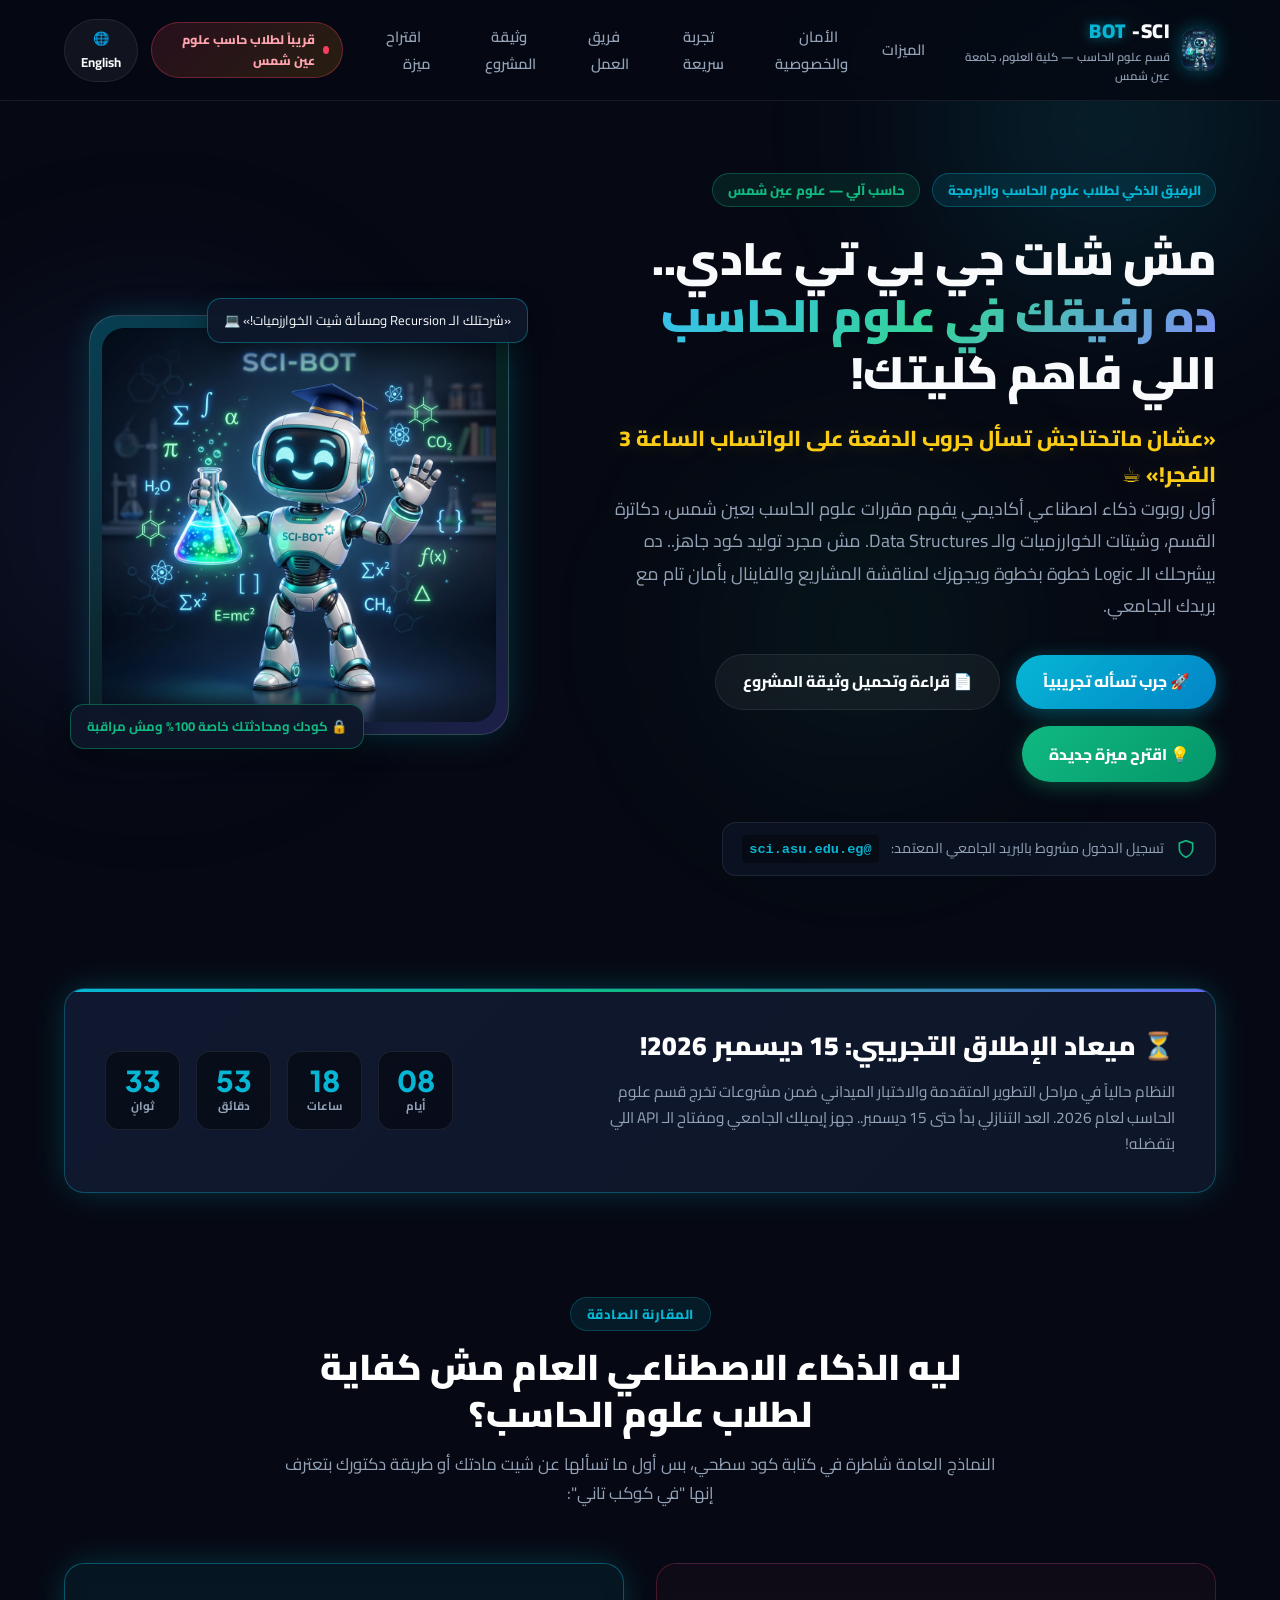
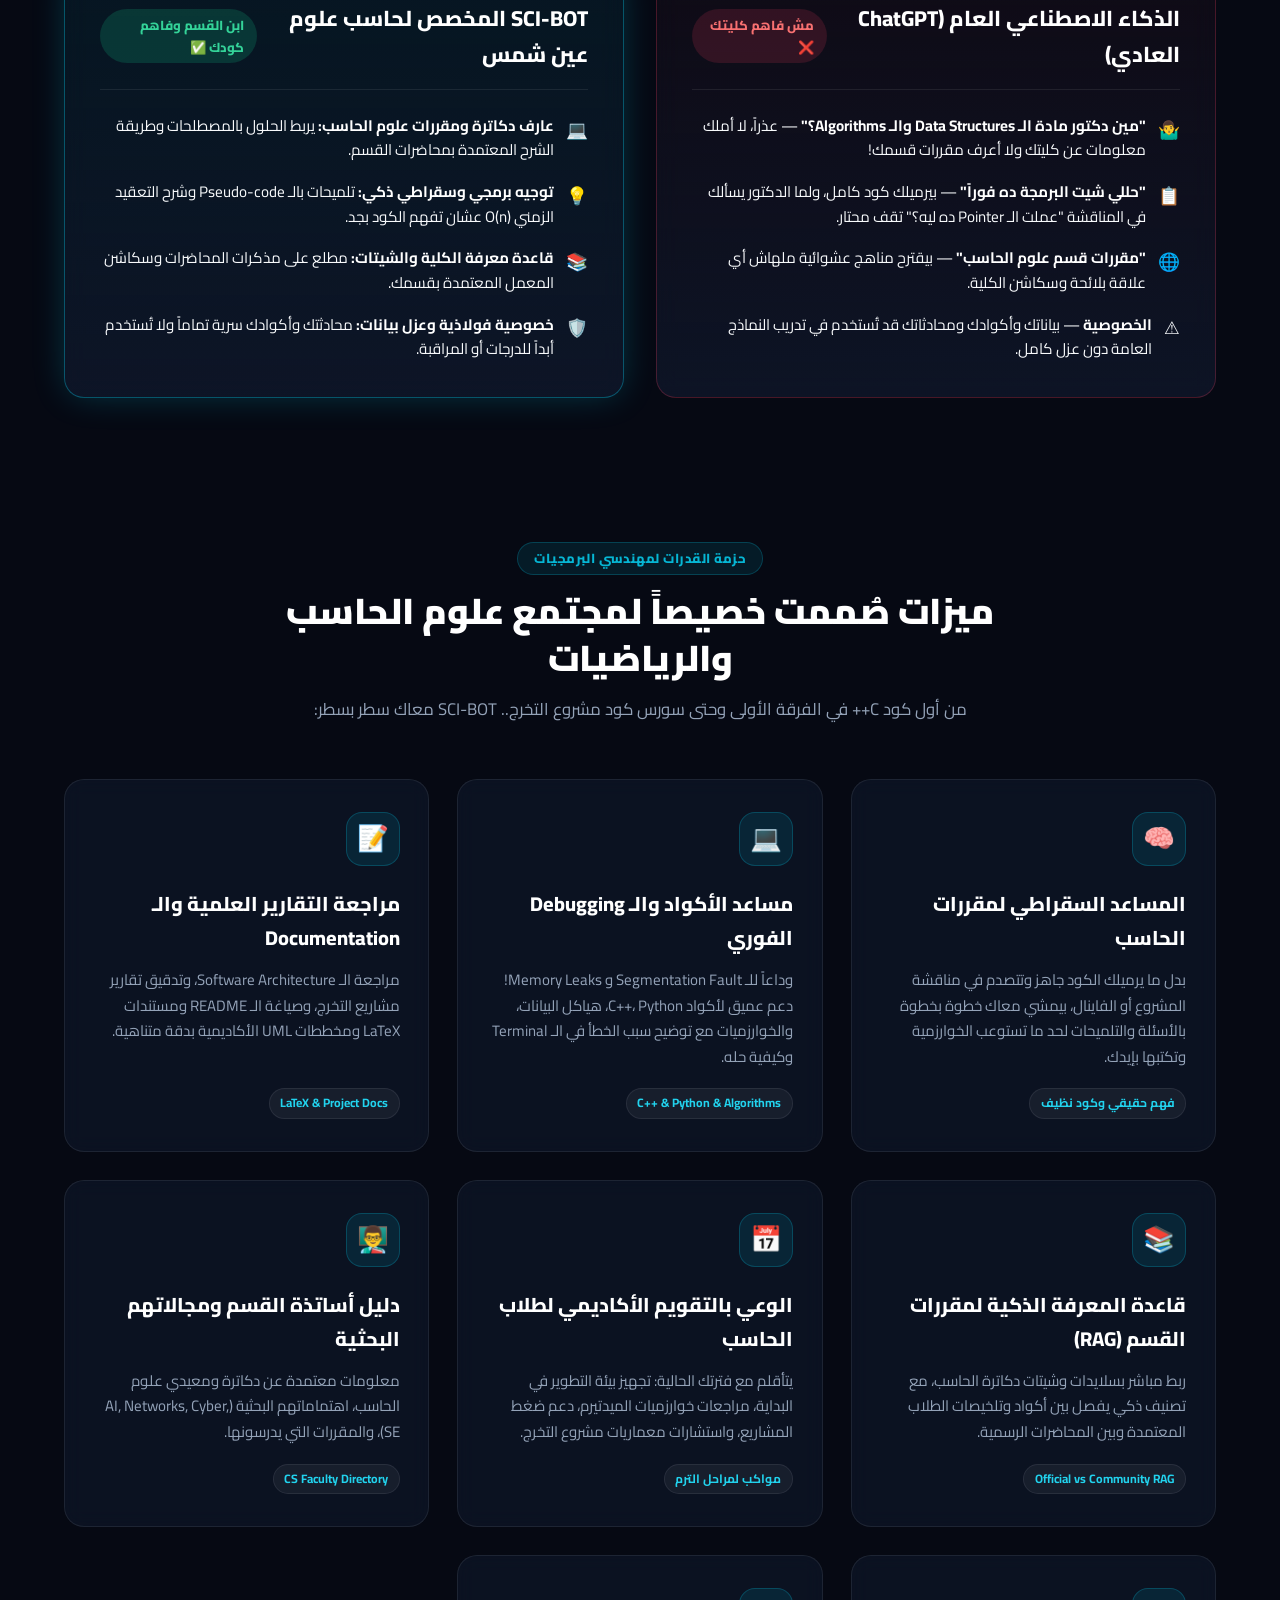
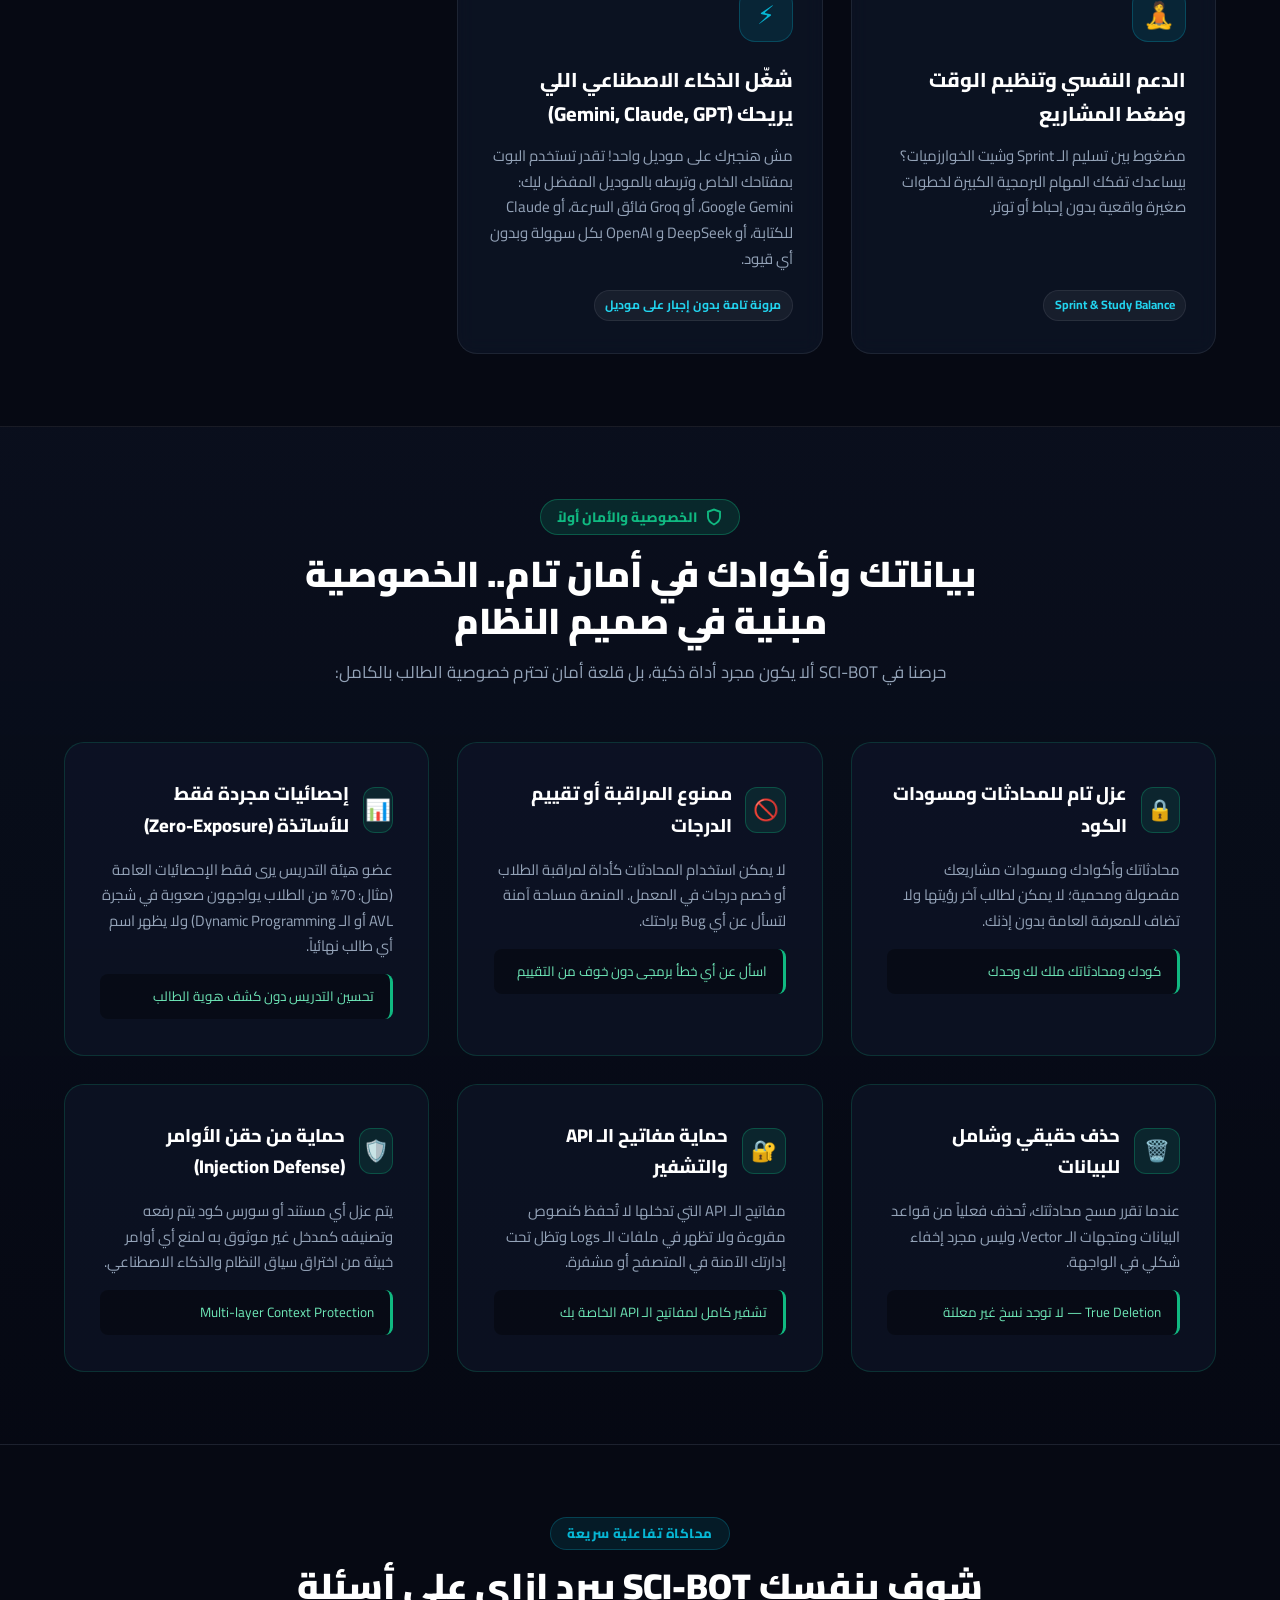
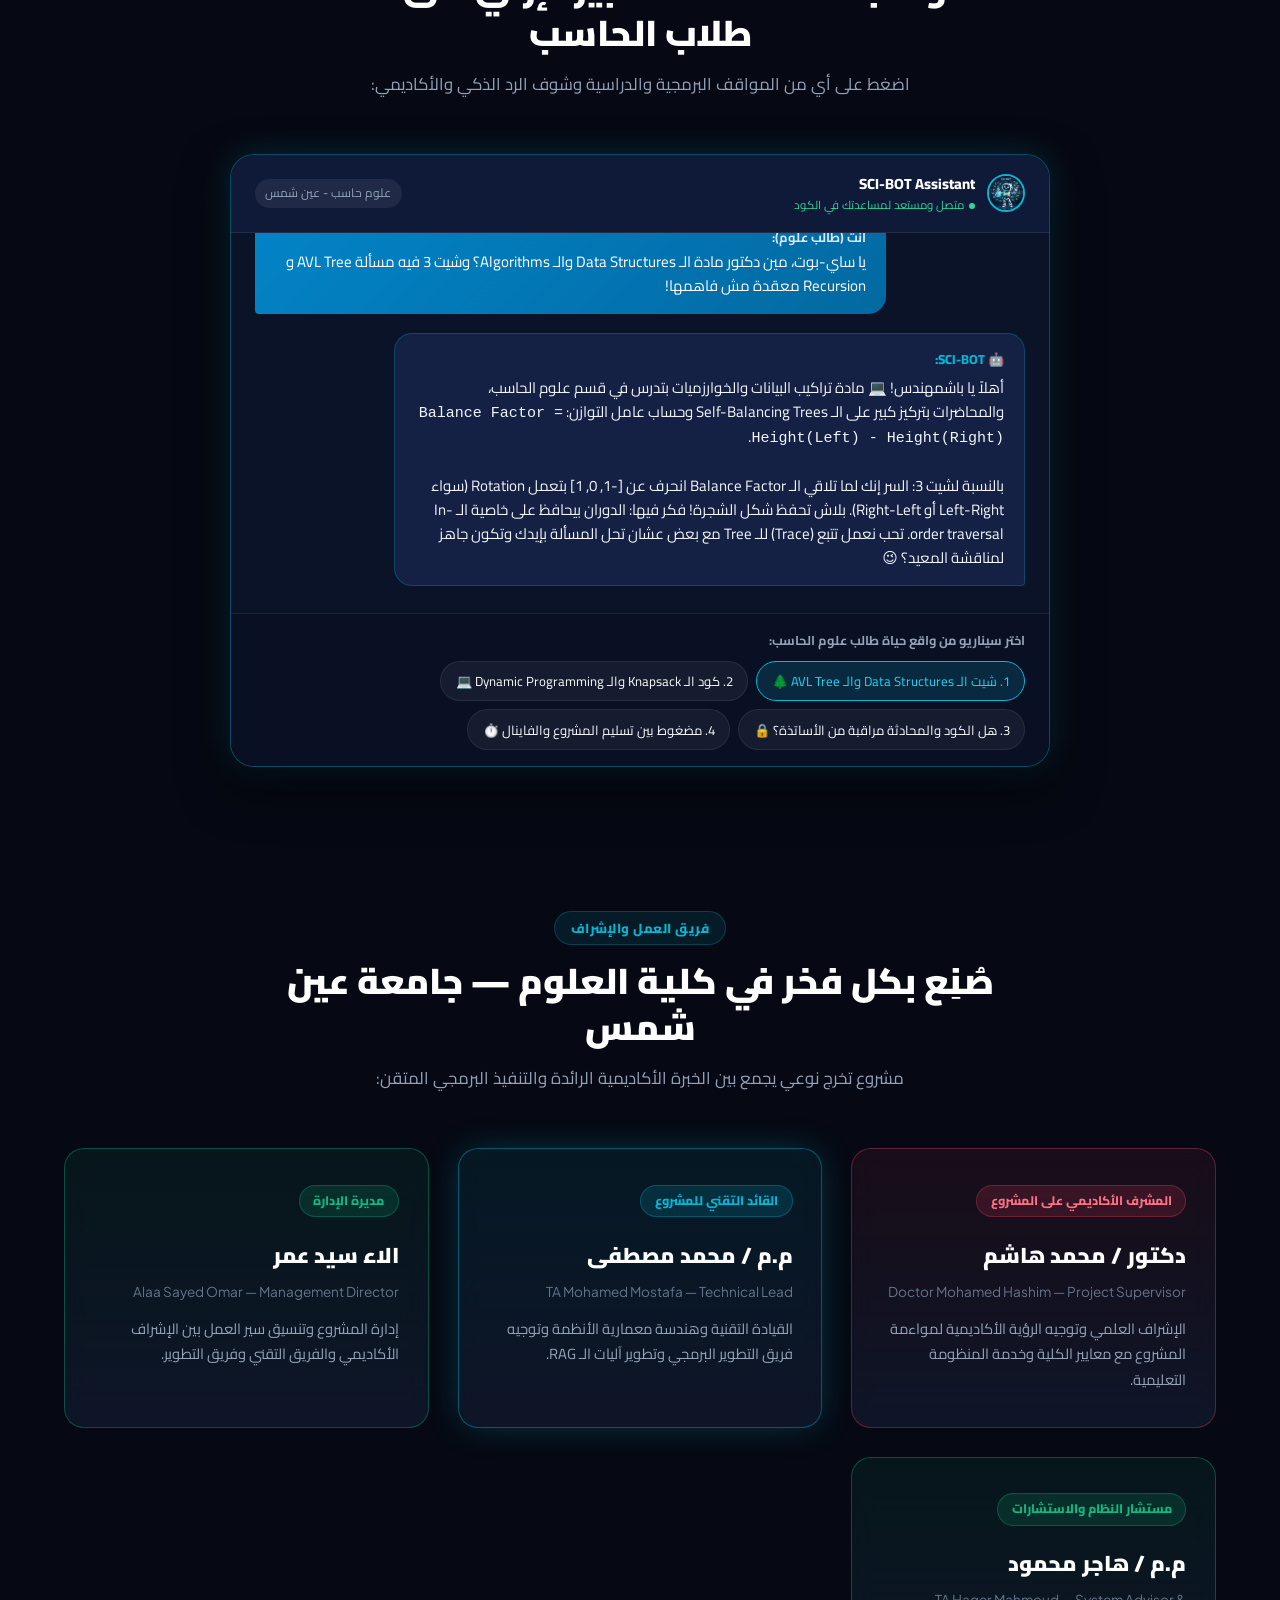
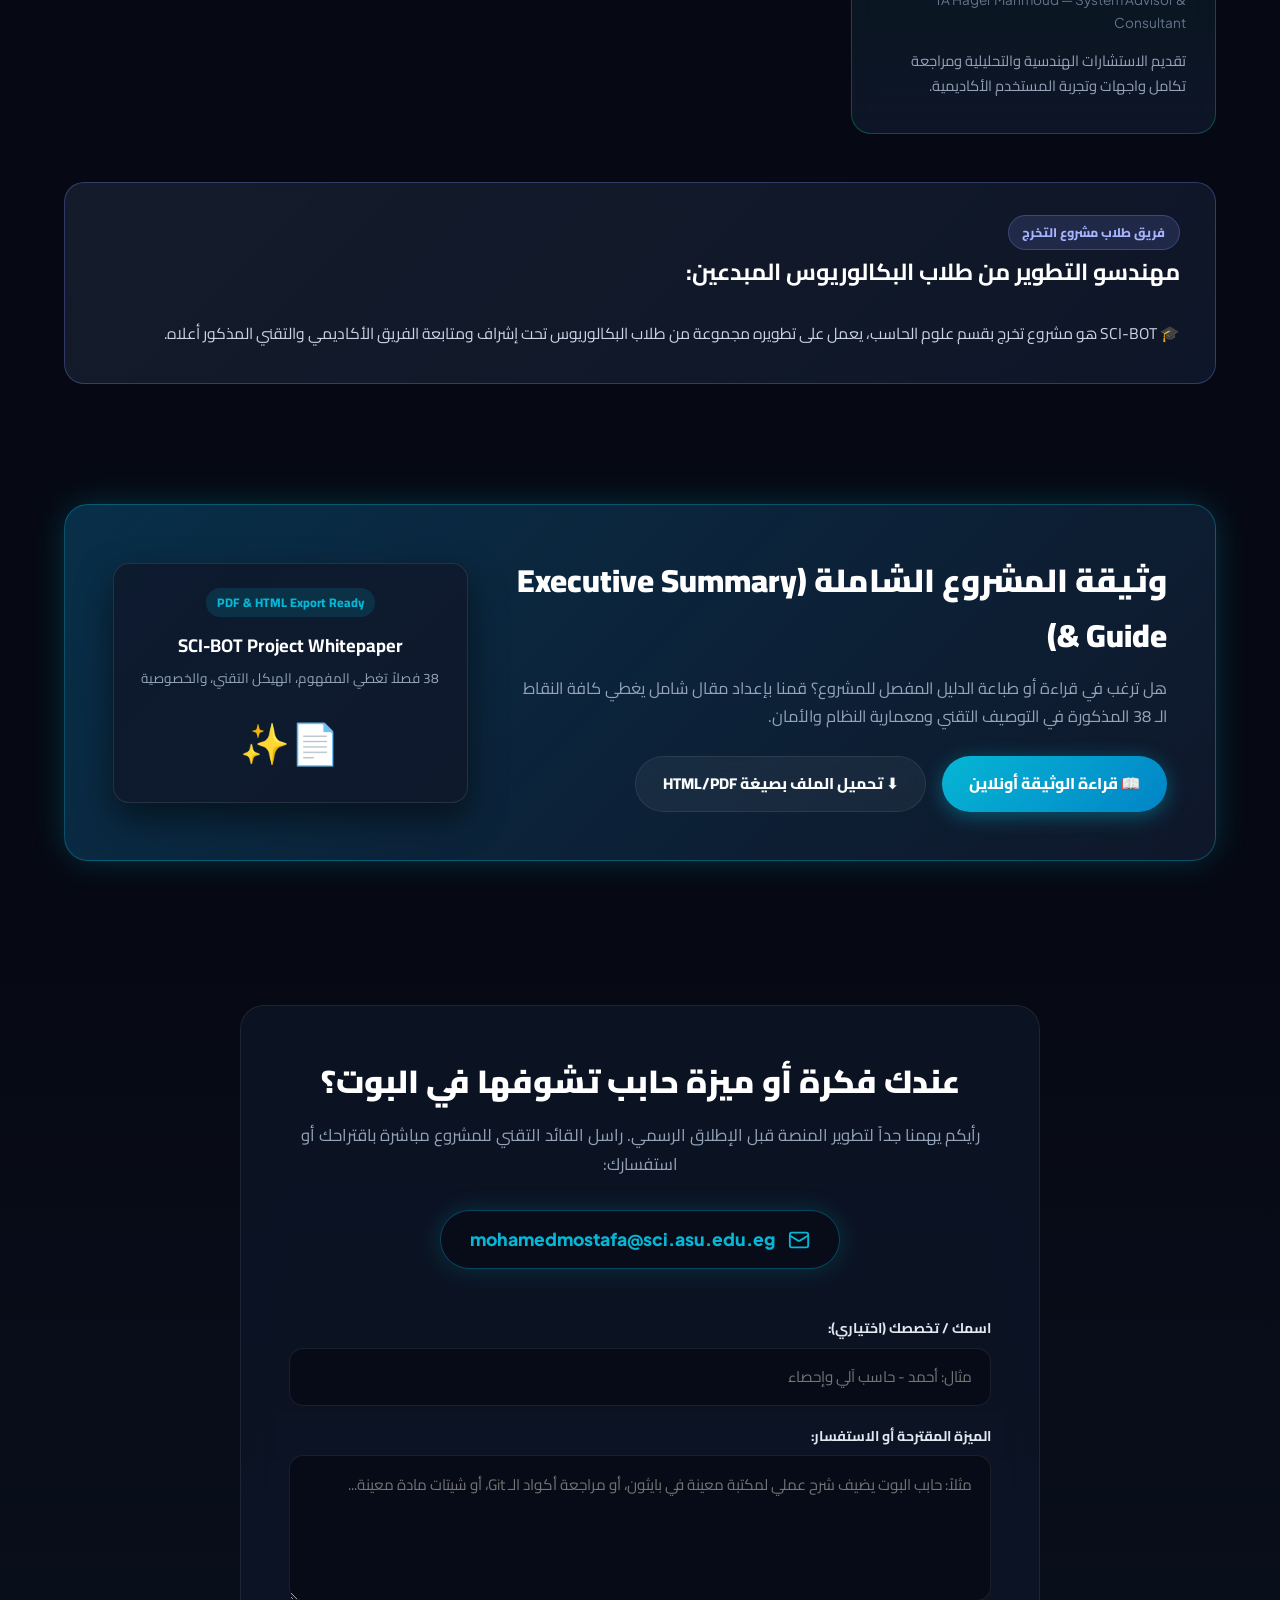
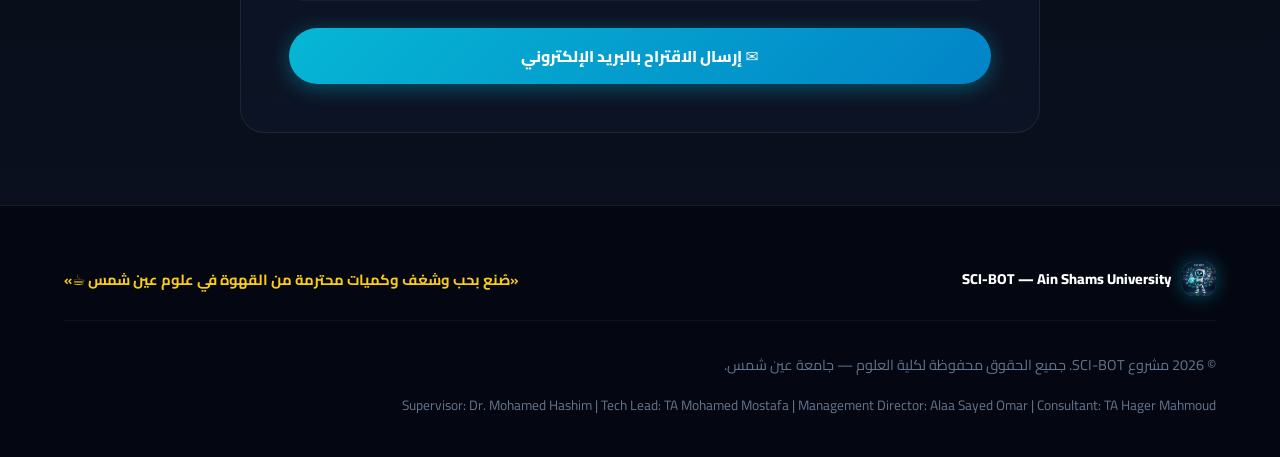
==== commit 6a9d0a5b: "Add Management Director details and update footer Added Management Director section and updated foot" ====
--- a/index.html
+++ b/index.html
@@ -493,6 +493,16 @@
           </p>
         </div>
 
+        <!-- Management Director -->
+        <div class="member-card advisor director">
+          <span class="role-tag tag-advisor" data-i18n="dirRole">مديرة الإدارة</span>
+          <h3 class="member-name" data-i18n="dirName">الاء سيد عمر</h3>
+          <span class="member-eng-name" data-i18n="dirEn">Alaa Sayed Omar — Management Director</span>
+          <p class="member-desc" data-i18n="dirDesc">
+            إدارة المشروع وتنسيق سير العمل بين الإشراف الأكاديمي والفريق التقني وفريق التطوير.
+          </p>
+        </div>
+
         <!-- System Advisor & Consultant -->
         <div class="member-card advisor">
           <span class="role-tag tag-advisor" data-i18n="advRole">مستشار النظام والاستشارات</span>
@@ -504,7 +514,7 @@
         </div>
       </div>
 
-      <!-- Graduation Project Students -->
+      <!-- Graduation Project Students (names intentionally omitted) -->
       <div class="students-card">
         <div class="students-header">
           <div>
@@ -515,37 +525,9 @@
           </div>
         </div>
 
-        <div class="students-grid">
-          <!-- Student 1 -->
-          <div class="student-item">
-            <div class="student-avatar-badge">👨‍💻</div>
-            <div class="student-info">
-              <h4 data-i18n="stud1">أحمد أشرف</h4>
-              <p data-i18n="stud1En">Ahmed Ashraf</p>
-              <span style="font-size: 0.76rem; color: #38bdf8;" data-i18n="stud1Role">تطوير وهندسة برمجيات</span>
-            </div>
-          </div>
-
-          <!-- Student 2 -->
-          <div class="student-item">
-            <div class="student-avatar-badge">👨‍💻</div>
-            <div class="student-info">
-              <h4 data-i18n="stud2">محمد شتا</h4>
-              <p data-i18n="stud2En">Mohamed Sheta</p>
-              <span style="font-size: 0.76rem; color: #38bdf8;" data-i18n="stud2Role">تطوير وهندسة برمجيات</span>
-            </div>
-          </div>
-
-          <!-- Student 3 -->
-          <div class="student-item">
-            <div class="student-avatar-badge">👨‍💻</div>
-            <div class="student-info">
-              <h4 data-i18n="stud3">يوسف</h4>
-              <p data-i18n="stud3En">Yousef</p>
-              <span style="font-size: 0.76rem; color: #38bdf8;" data-i18n="stud3Role">تطوير وهندسة برمجيات</span>
-            </div>
-          </div>
-        </div>
+        <p style="font-size: 0.98rem; color: #cbd5e1; line-height: 1.8; margin-top: 1rem;" data-i18n="studNote">
+          🎓 SCI-BOT هو مشروع تخرج بقسم علوم الحاسب، يعمل على تطويره مجموعة من طلاب البكالوريوس تحت إشراف ومتابعة الفريق الأكاديمي والتقني المذكور أعلاه.
+        </p>
       </div>
     </div>
   </section>
@@ -635,7 +617,7 @@
           © 2026 مشروع SCI-BOT. جميع الحقوق محفوظة لكلية العلوم — جامعة عين شمس.
         </p>
         <div style="font-size: 0.85rem; color: #64748b;">
-          Supervisor: Dr. Mohamed Hashim | Tech Lead: TA Mohamed Mostafa | Consultant: TA Hager Mahmoud
+          Supervisor: Dr. Mohamed Hashim | Tech Lead: TA Mohamed Mostafa | Management Director: Alaa Sayed Omar | Consultant: TA Hager Mahmoud
         </div>
       </div>
     </div>
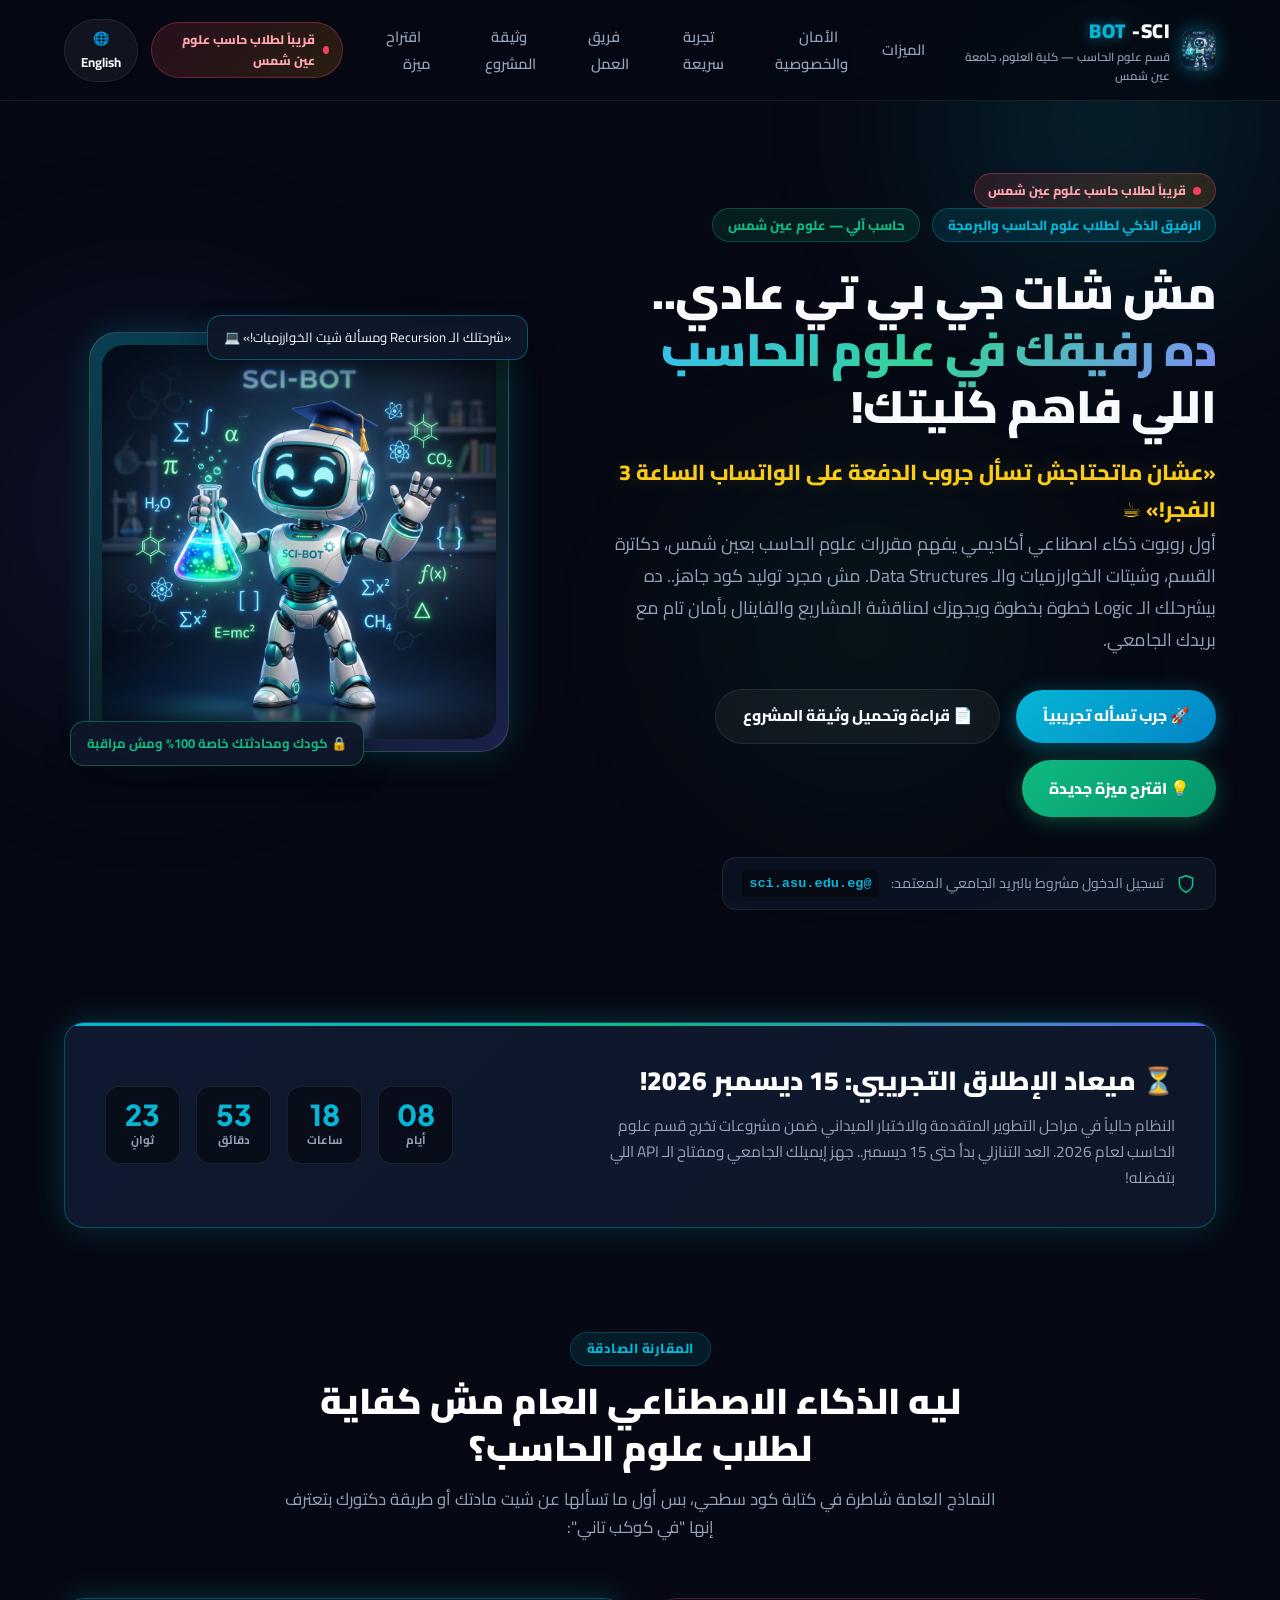
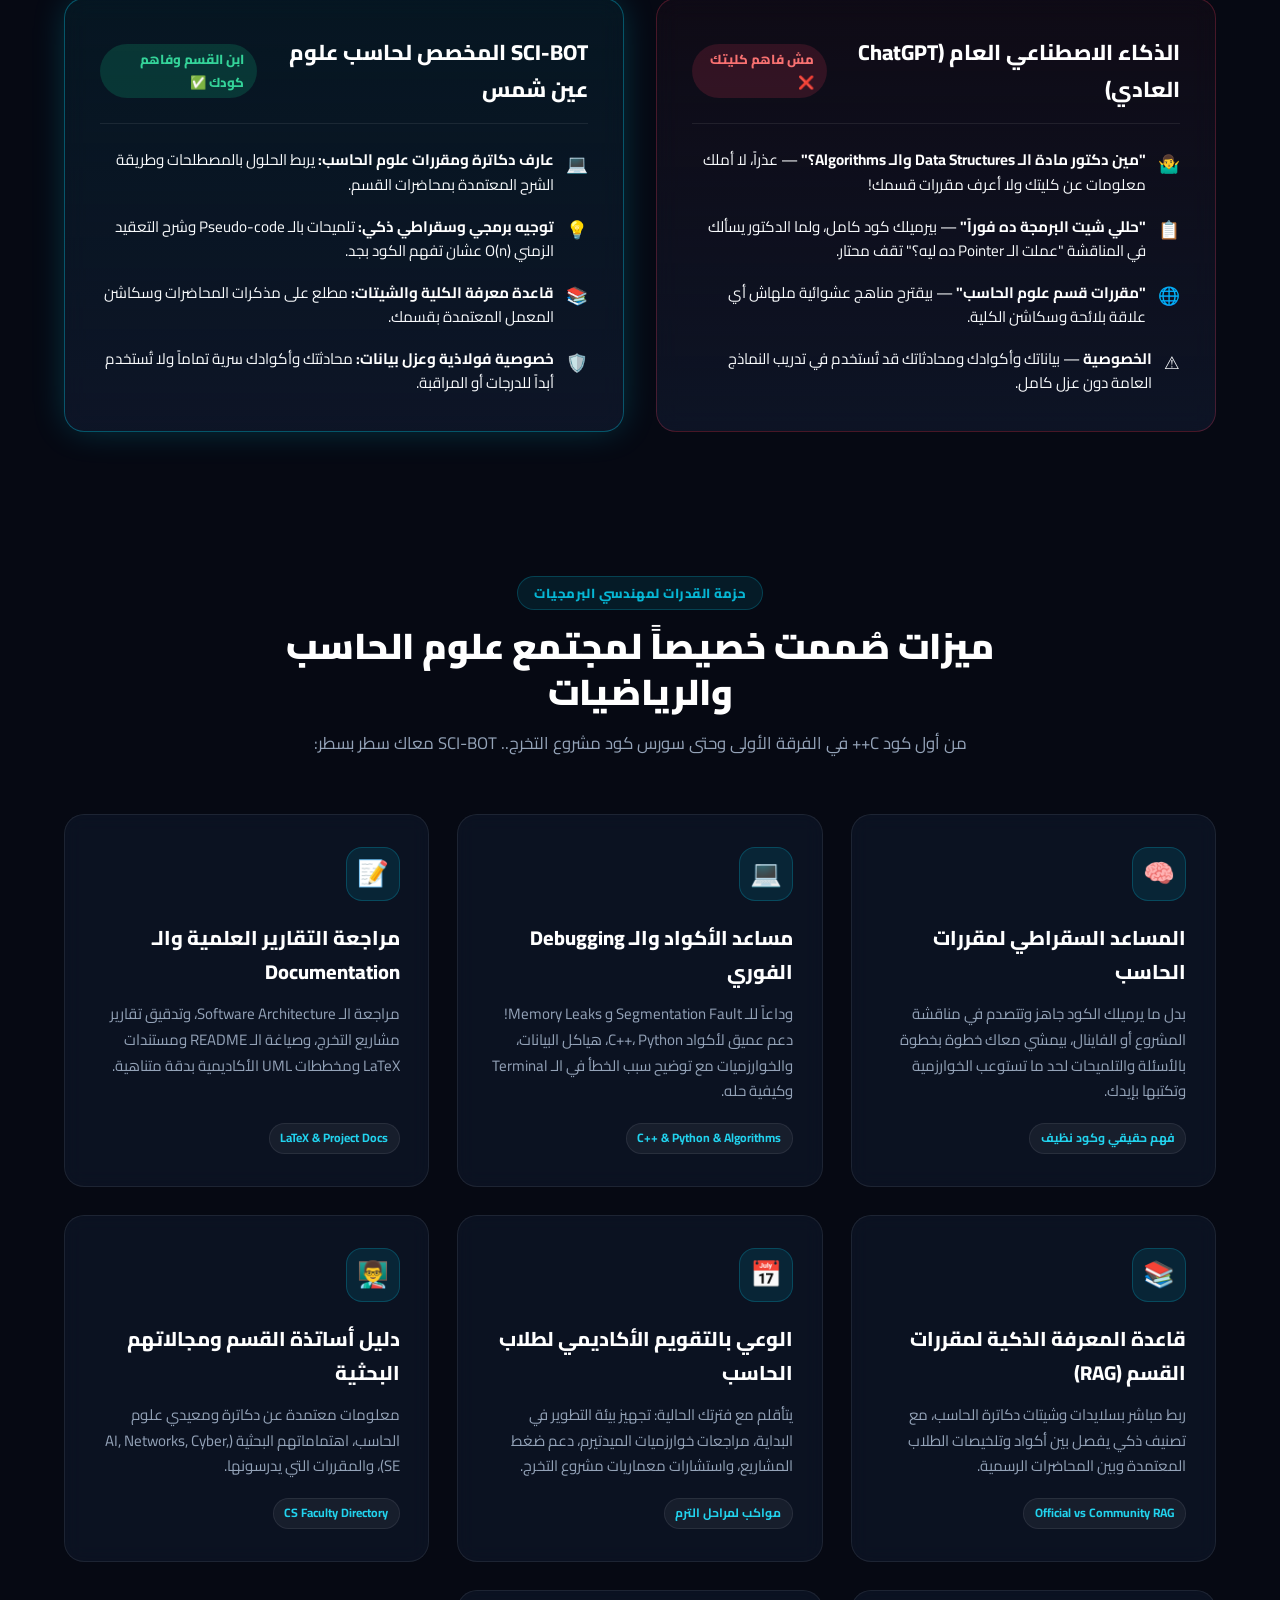
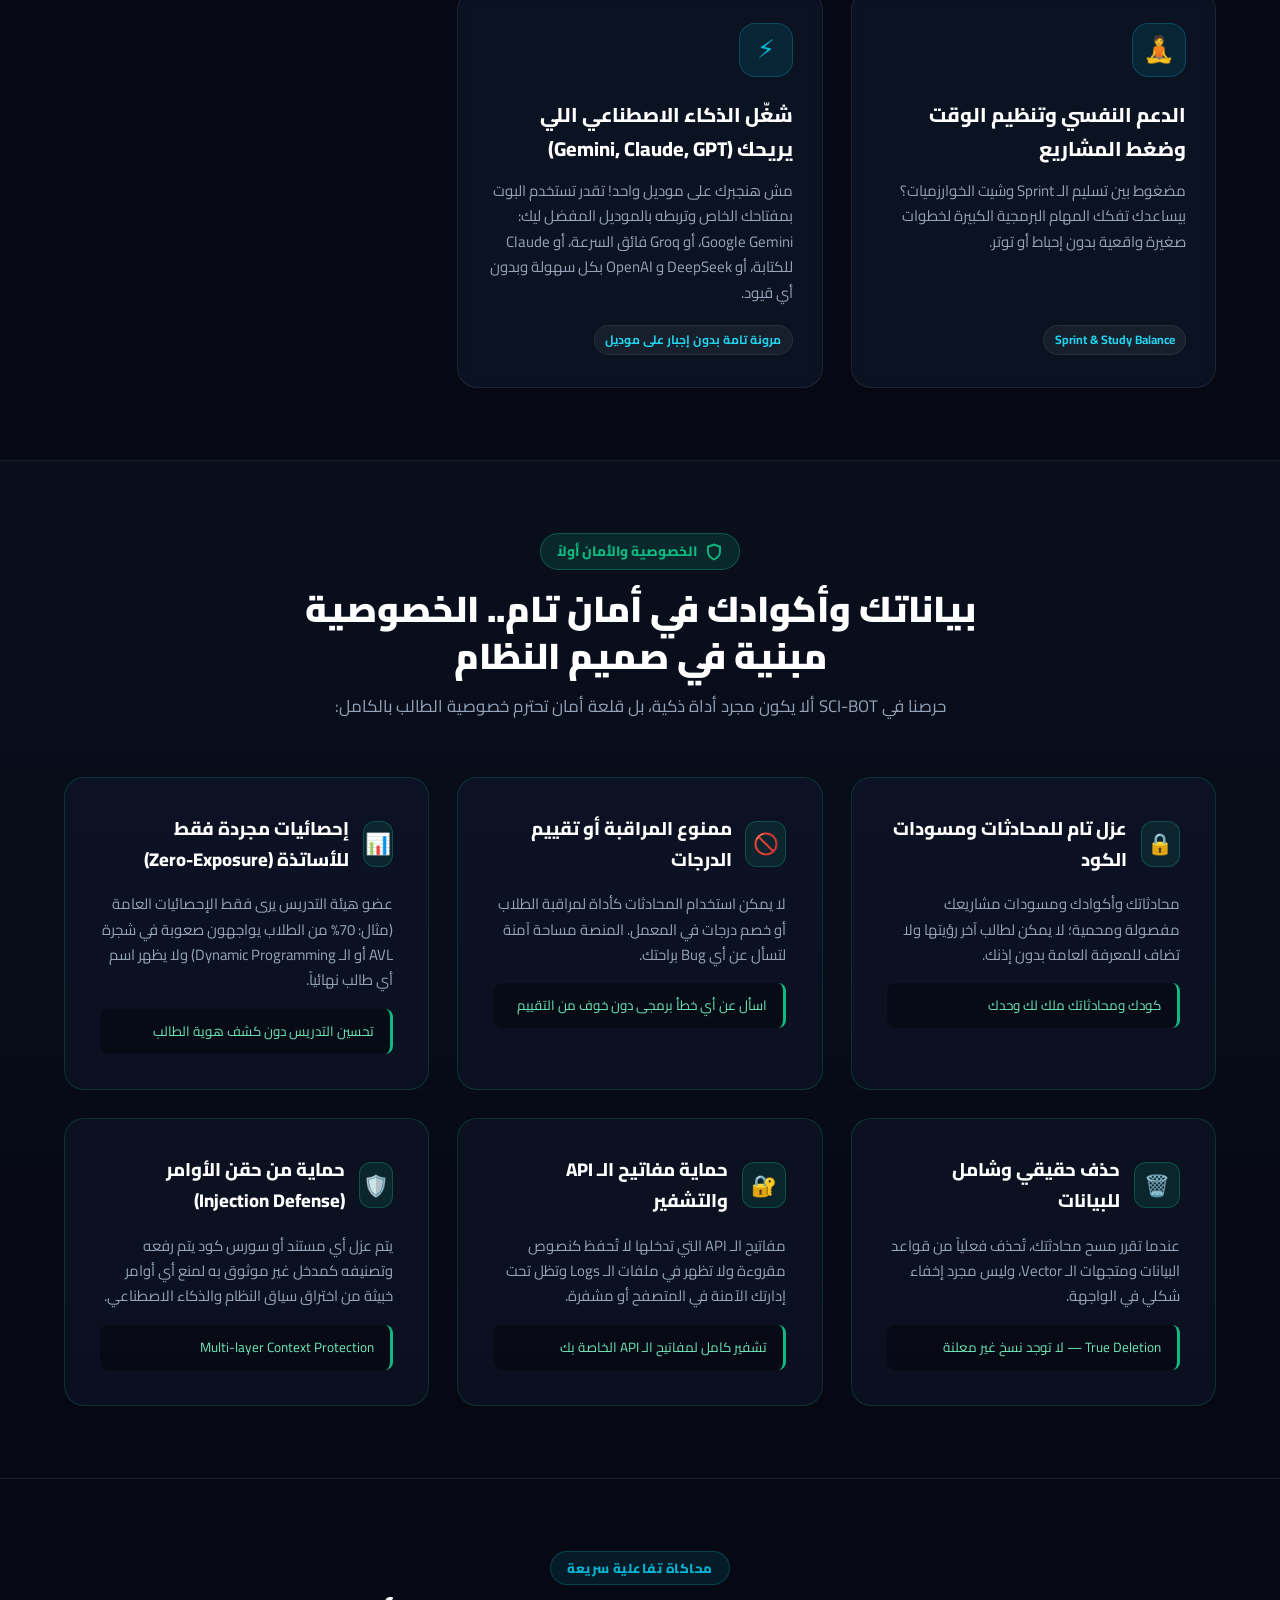
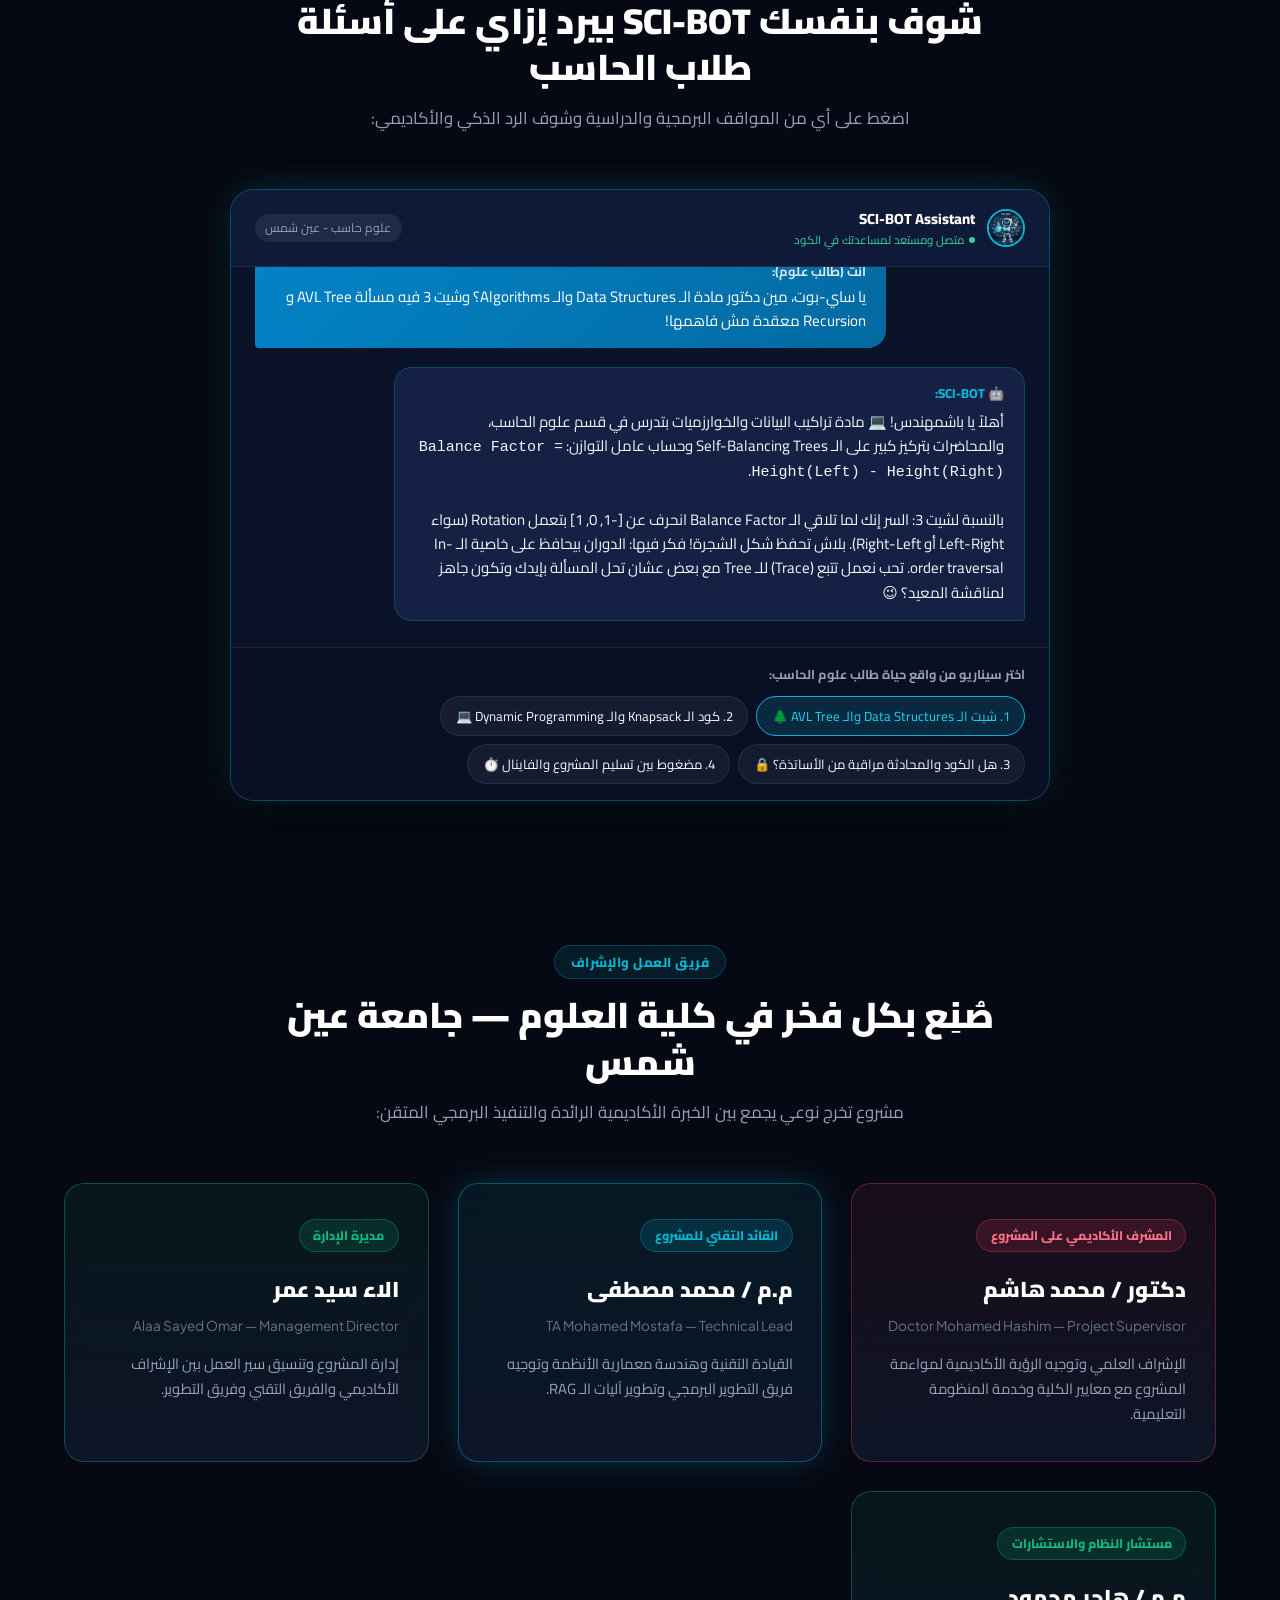
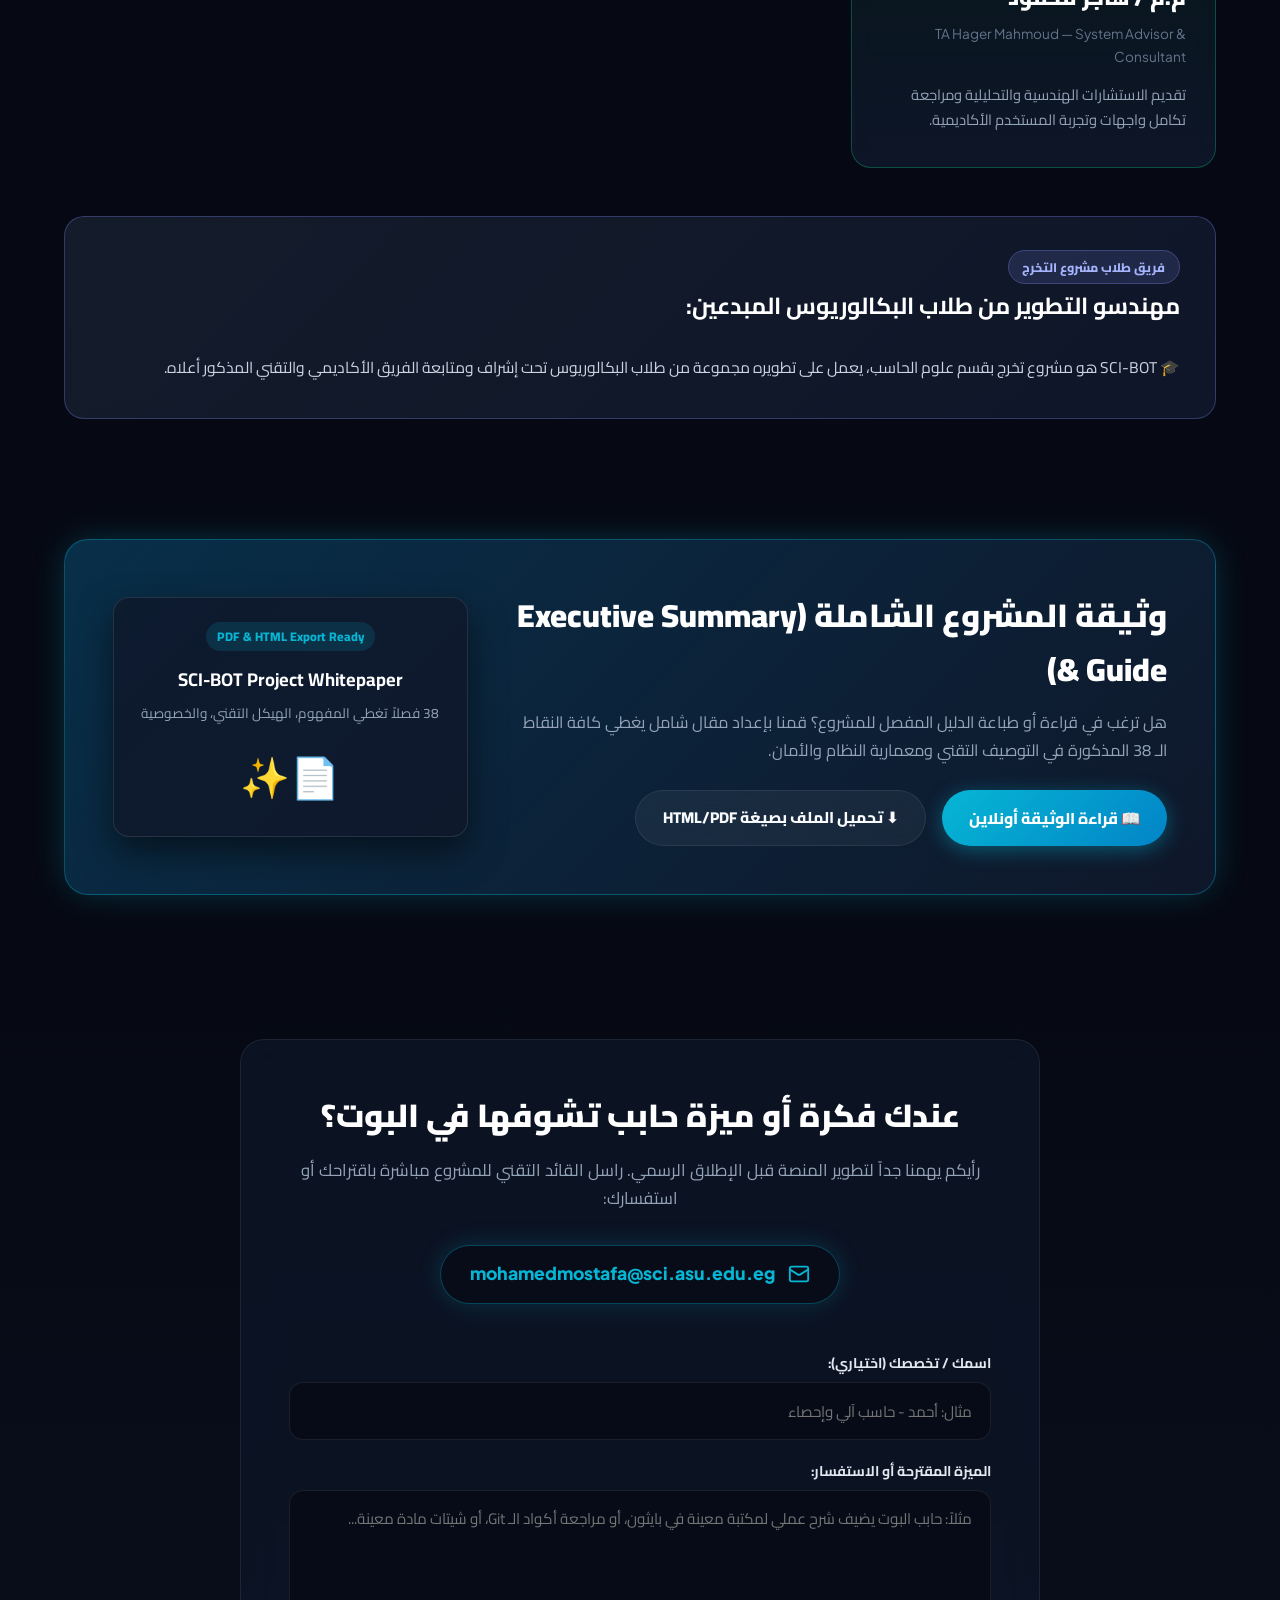
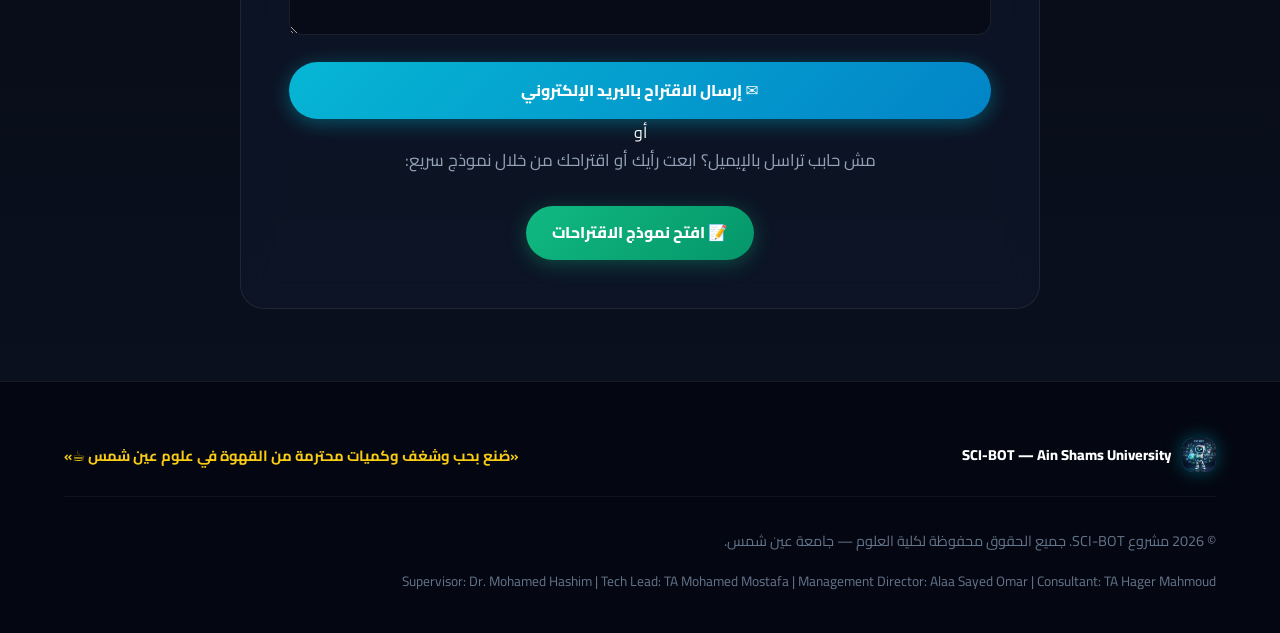
==== commit 0fe91089: "Enhance feedback section with Google Form link Added alternative feedback submission options using G" ====
--- a/index.html
+++ b/index.html
@@ -14,6 +14,9 @@
 
   <!-- Main Stylesheet -->
   <link rel="stylesheet" href="styles.css">
+
+  <!-- Responsive fixes (must stay AFTER styles.css) -->
+  <link rel="stylesheet" href="responsive-fixes.css">
 </head>
 <body>
 
@@ -70,6 +73,12 @@
     <div class="container hero-grid">
       <!-- Hero Text Column -->
       <div class="hero-content">
+        <!-- Shown on phones only (the navbar pill is hidden there); see responsive-fixes.css -->
+        <div class="coming-soon-pill hero-status-pill">
+          <span class="pulse-dot"></span>
+          <span data-i18n="comingSoonPill">قريباً لطلاب حاسب علوم عين شمس</span>
+        </div>
+
         <div class="hero-badge-row">
           <span class="hero-tag" data-i18n="heroTag">الرفيق الذكي لطلاب علوم الحاسب والبرمجة</span>
           <span class="hero-asu-tag" data-i18n="heroAsuTag">حاسب آلي — علوم عين شمس</span>
@@ -592,6 +601,17 @@
             ✉️ إرسال الاقتراح بالبريد الإلكتروني
           </button>
         </form>
+
+        <!-- Alternative: Google Form (no email needed) -->
+        <div class="feedback-alt">
+          <div class="feedback-divider"><span data-i18n="sugOr">أو</span></div>
+          <p class="feedback-alt-text" data-i18n="sugAltText">
+            مش حابب تراسل بالإيميل؟ ابعت رأيك أو اقتراحك من خلال نموذج سريع:
+          </p>
+          <a href="https://forms.gle/ddD9Z3V1Pd1oChNz9" target="_blank" rel="noopener noreferrer" class="btn btn-emerald" data-i18n="btnOpenForm">
+            📝 افتح نموذج الاقتراحات
+          </a>
+        </div>
       </div>
     </div>
   </section>
@@ -664,6 +684,13 @@
         <a href="mailto:mohamedmostafa@sci.asu.edu.eg?subject=SCI-BOT%20Feature%20Suggestion&body=Hello%20TA%20Mohamed%20Mostafa,%0A%0AI%20would%20like%20to%20suggest%20the%20following%20feature%20for%20SCI-BOT:%0A%0A" class="btn btn-primary" style="width: 100%;">
           ✉️ مراسلة م.م / محمد مصطفى مباشرة
         </a>
+
+        <div class="modal-form-alt">
+          <div class="feedback-divider"><span data-i18n="sugOr">أو</span></div>
+          <a href="https://forms.gle/ddD9Z3V1Pd1oChNz9" target="_blank" rel="noopener noreferrer" class="btn btn-emerald" data-i18n="btnOpenFormModal">
+            📝 مش حابب الإيميل؟ افتح نموذج الاقتراحات
+          </a>
+        </div>
       </form>
     </div>
   </div>
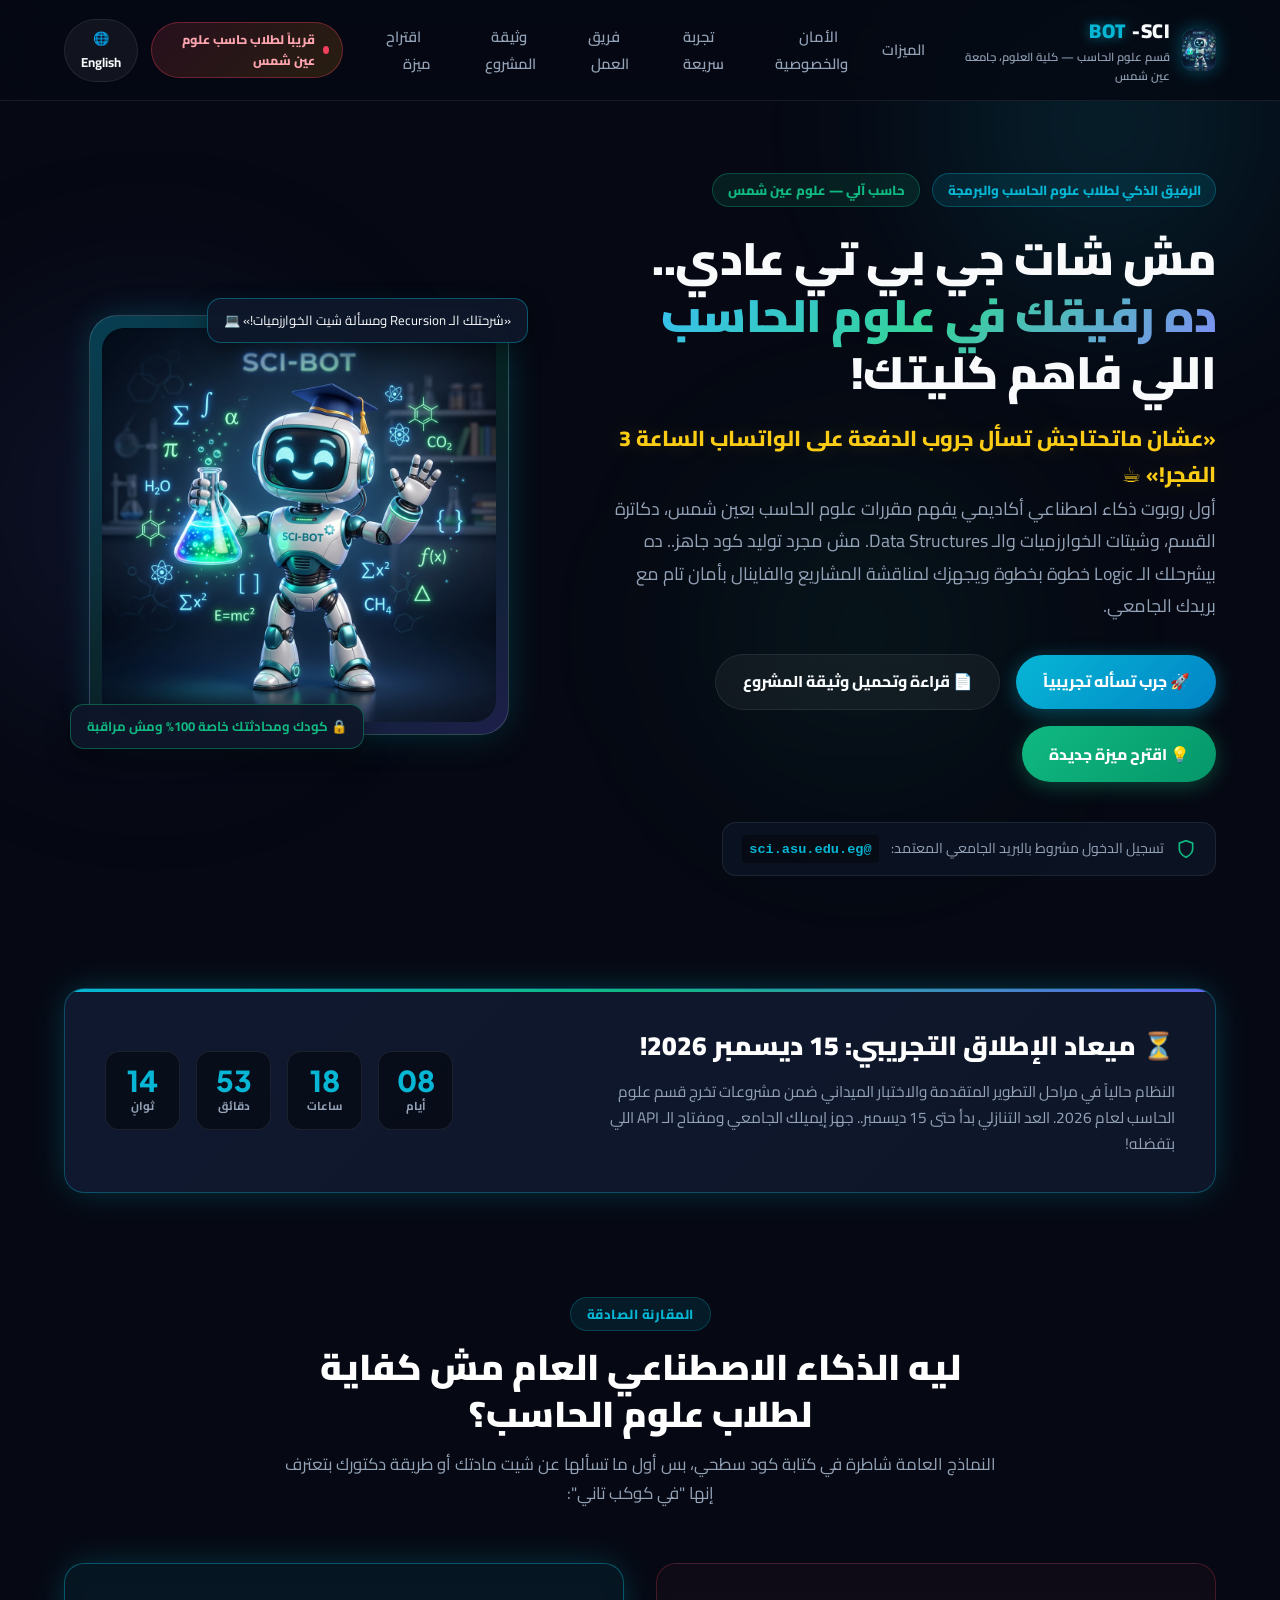
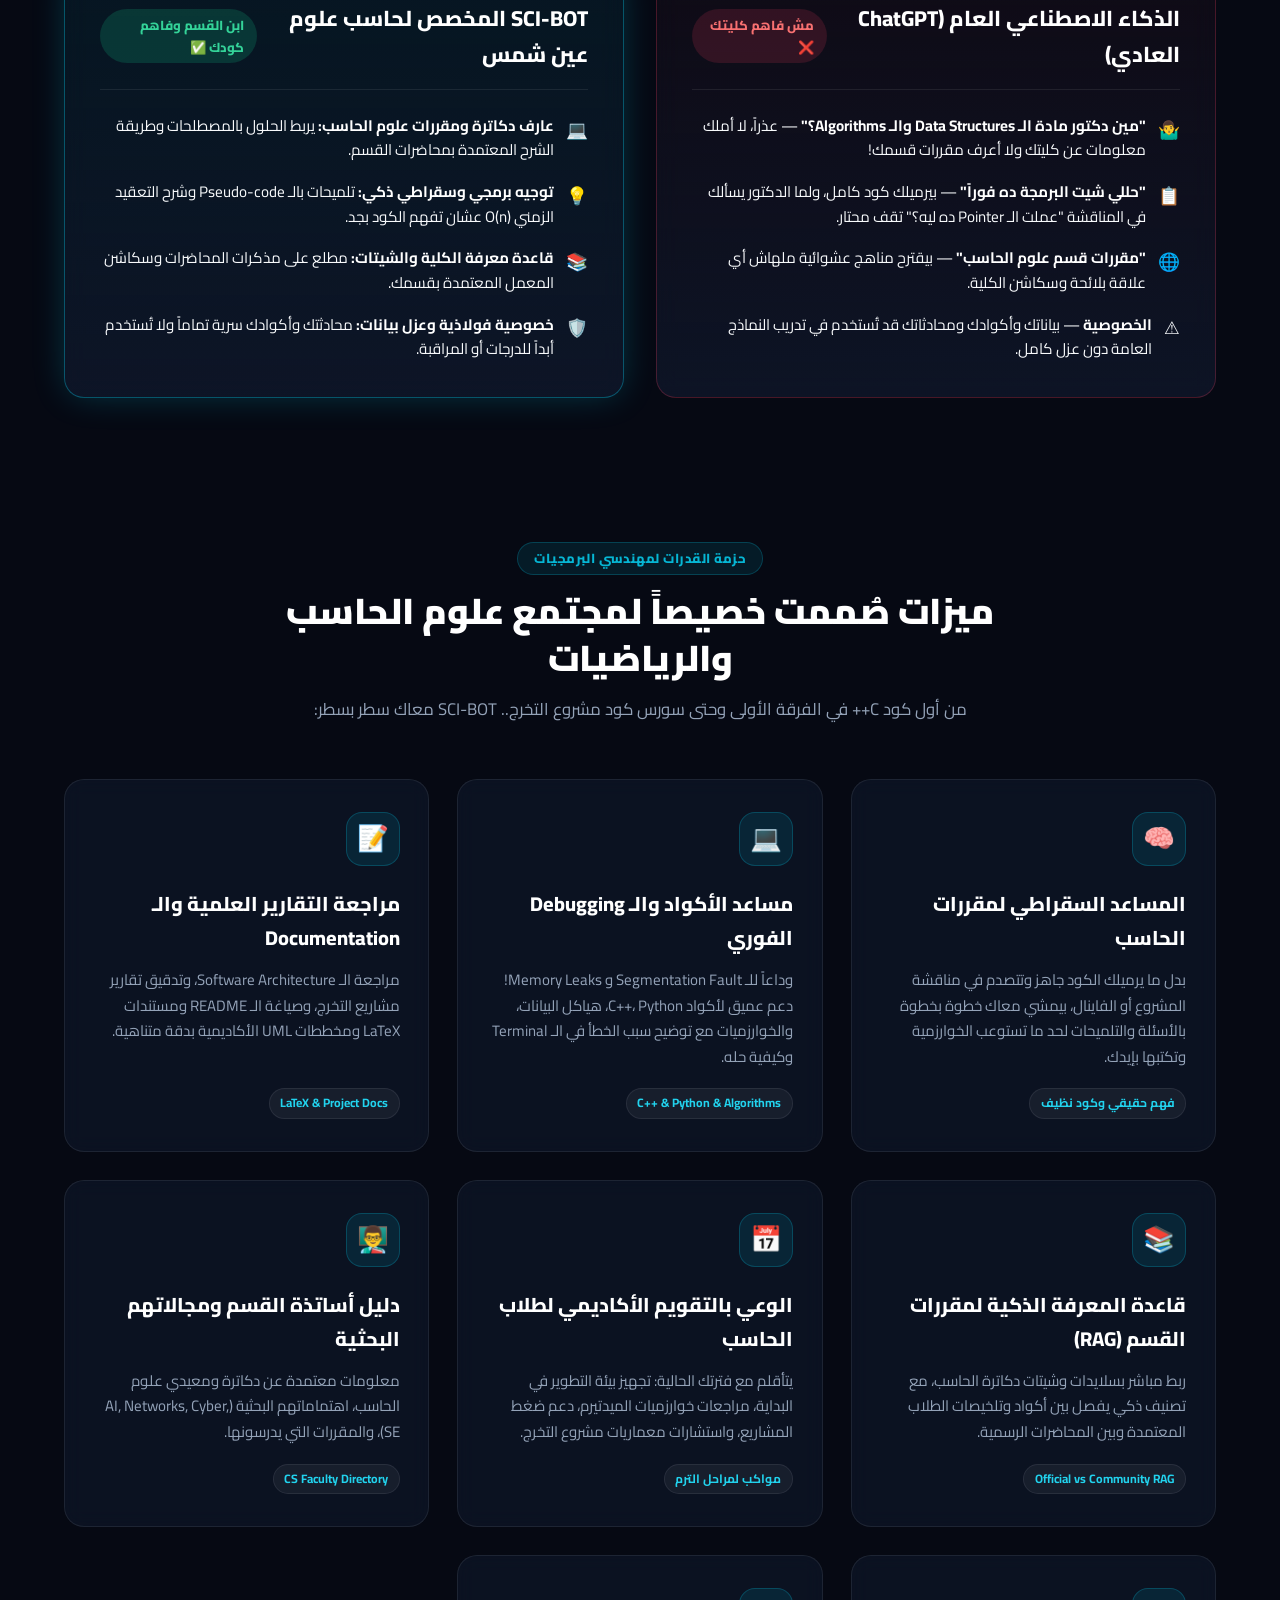
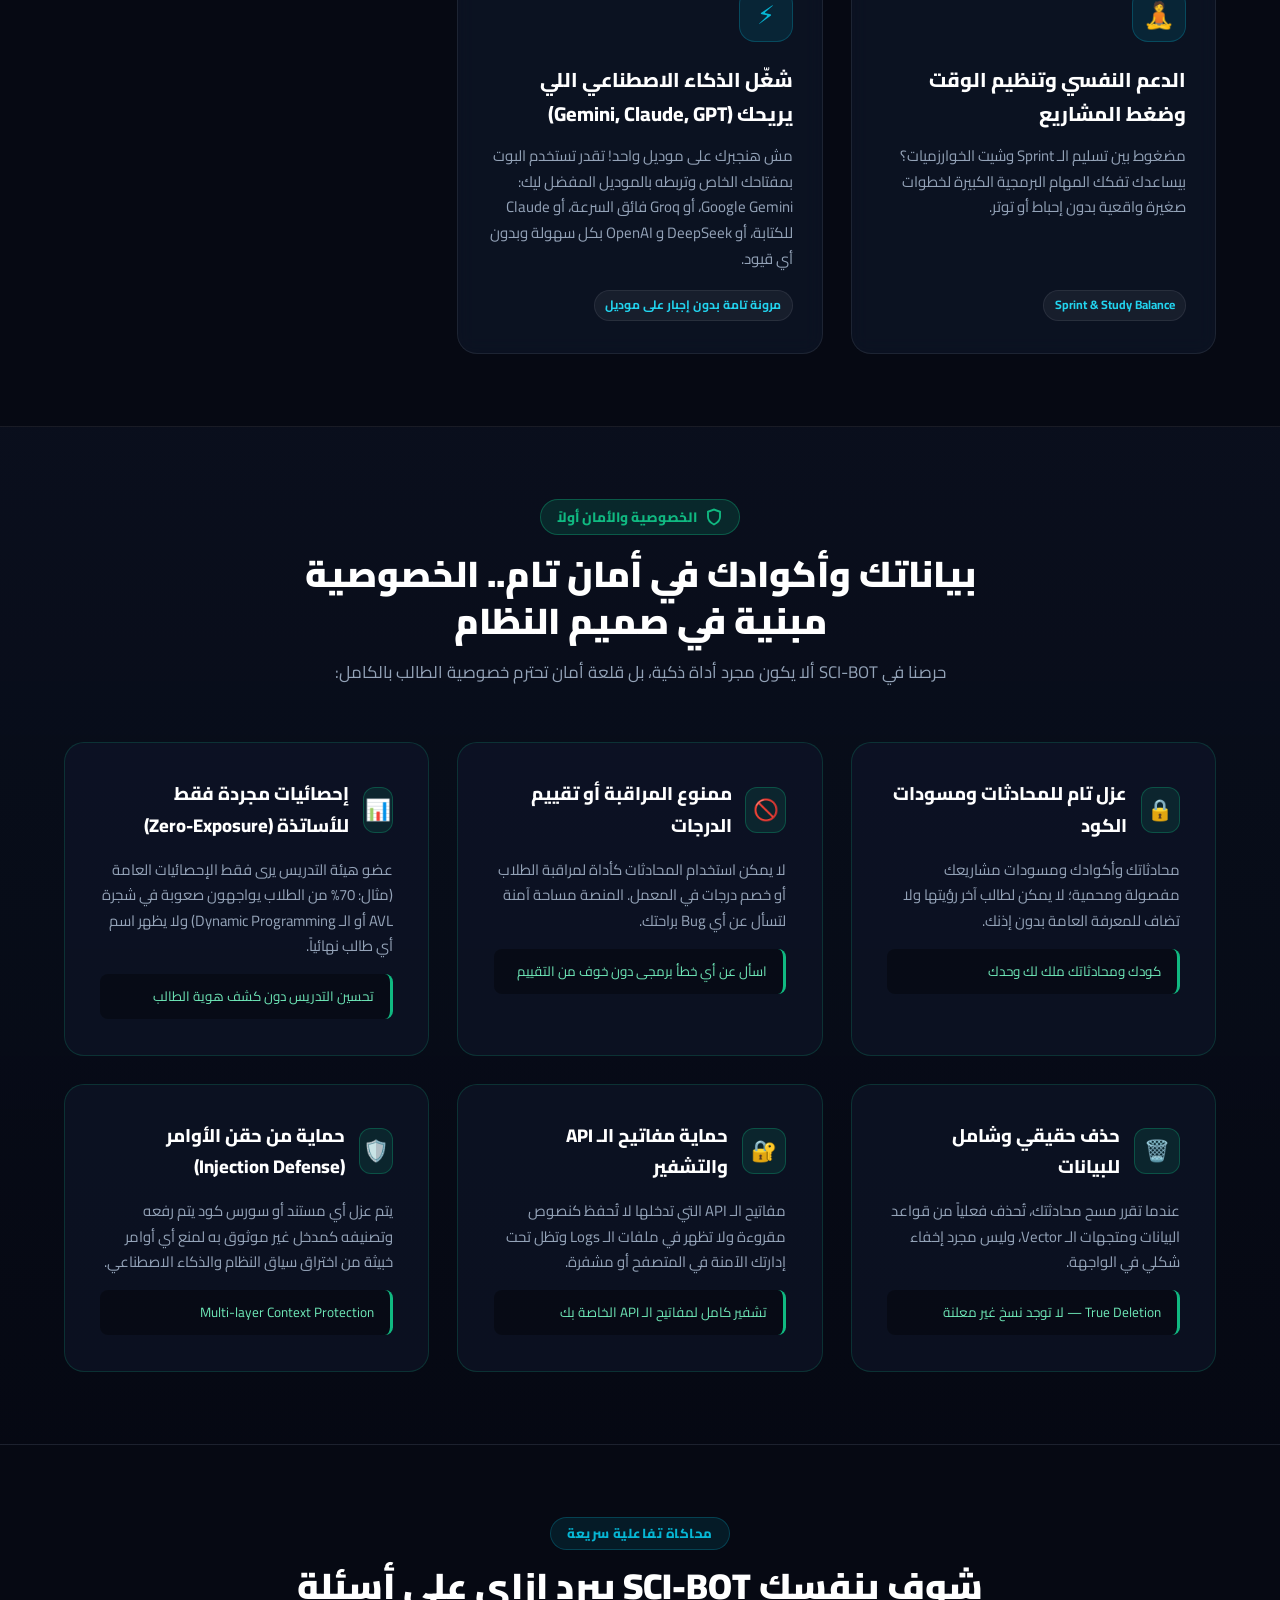
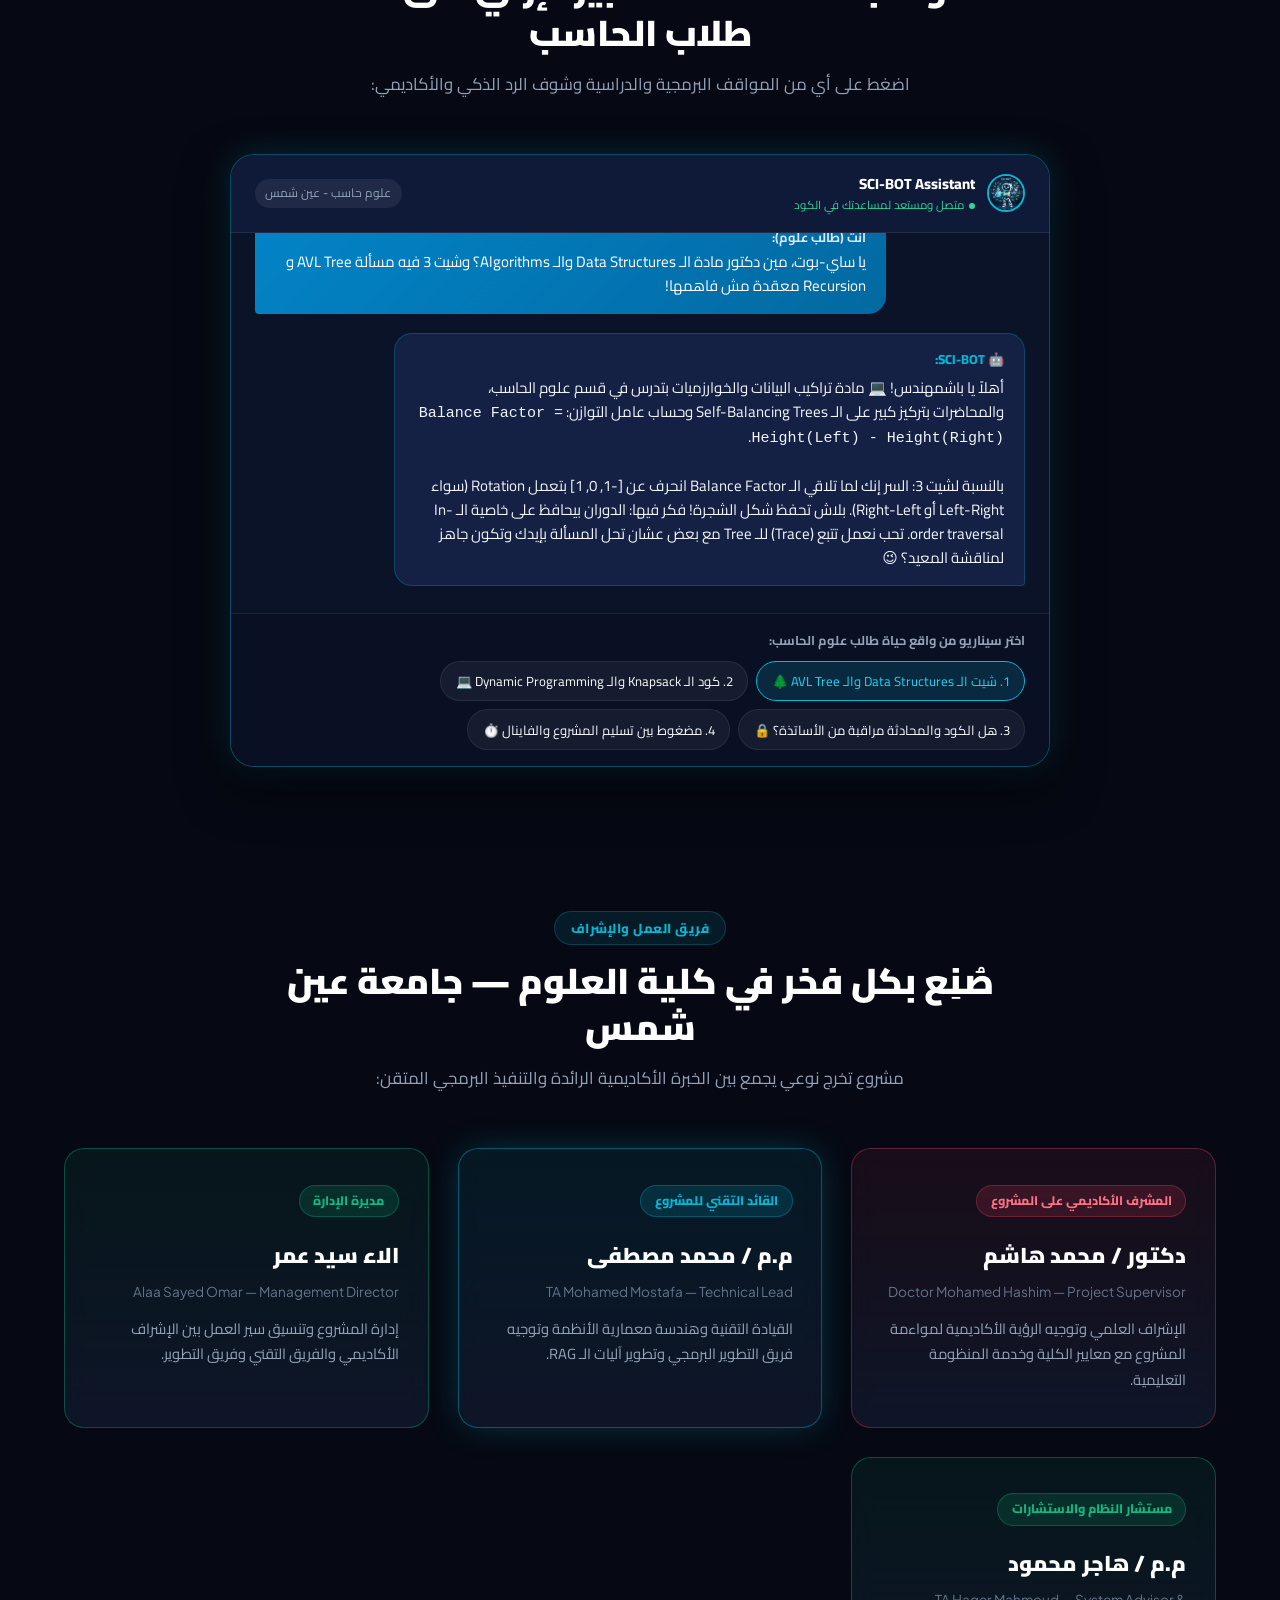
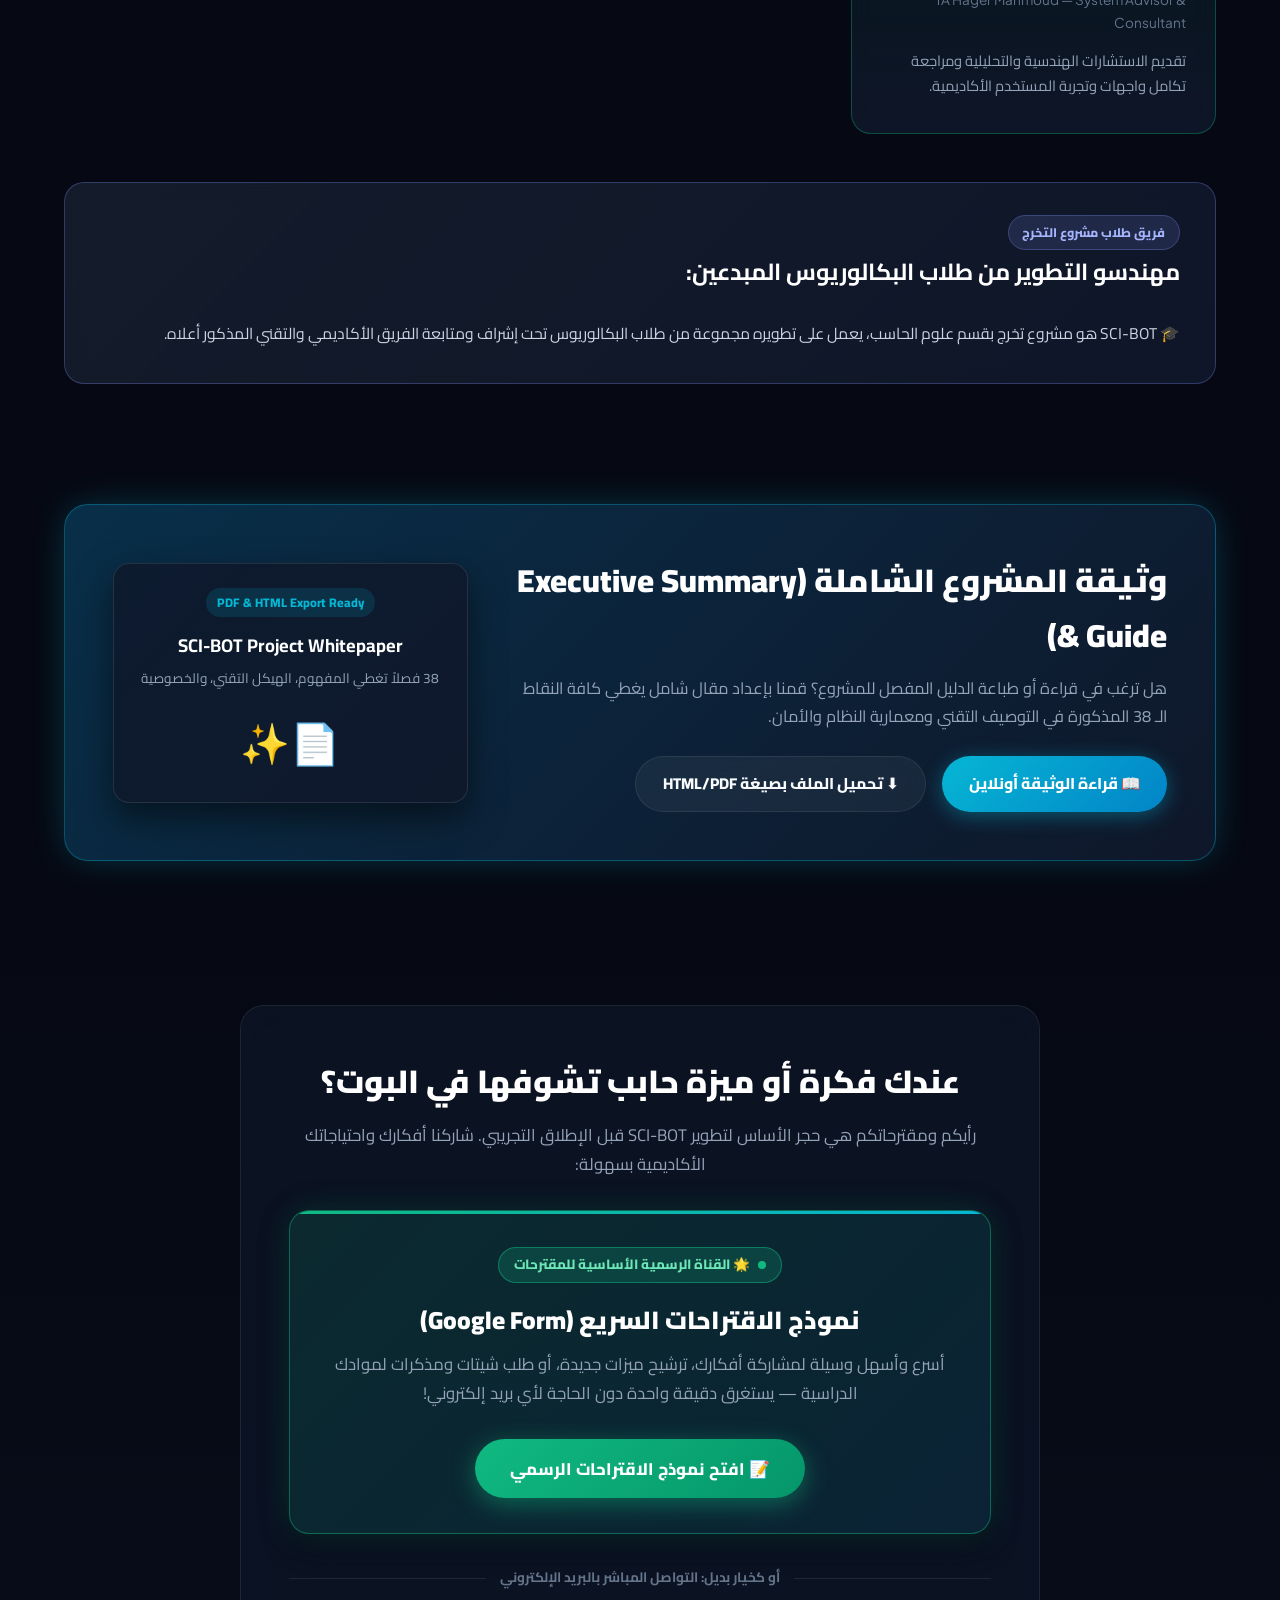
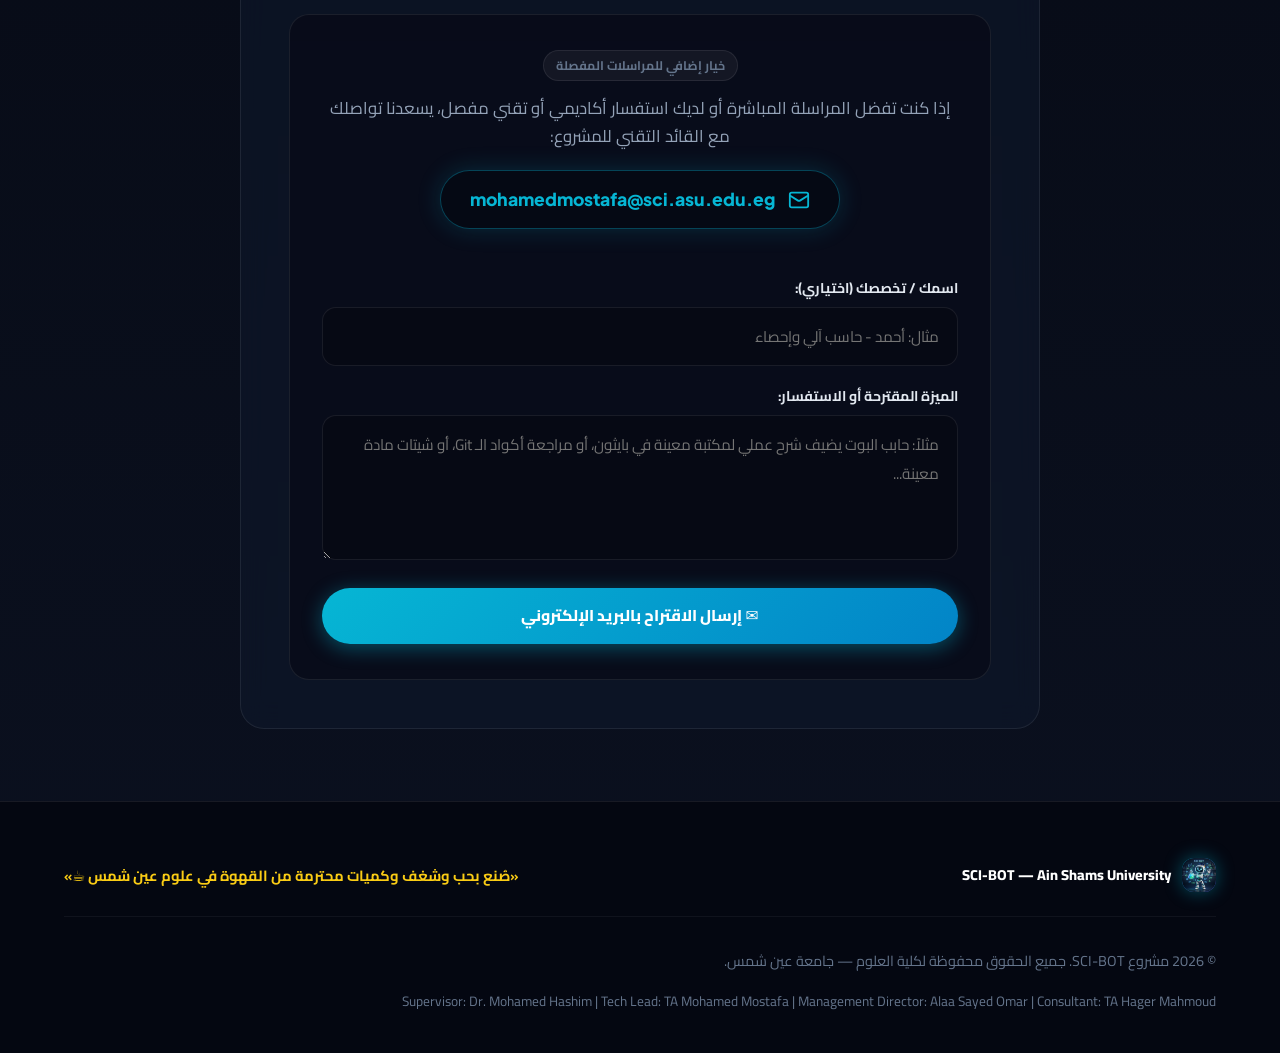
==== commit f27029cc: "Add google form and fix responsiveness" ====
--- a/index.html
+++ b/index.html
@@ -576,41 +576,58 @@
       <div class="feedback-card">
         <h3 data-i18n="sugTitle">عندك فكرة أو ميزة حابب تشوفها في البوت؟</h3>
         <p data-i18n="sugDesc">
-          رأيكم يهمنا جداً لتطوير المنصة قبل الإطلاق الرسمي. راسل القائد التقني للمشروع مباشرة باقتراحك أو استفسارك:
-        </p>
-
-        <!-- Direct Email Badge -->
-        <a href="mailto:mohamedmostafa@sci.asu.edu.eg?subject=SCI-BOT%20Feature%20Suggestion%20or%20Enquiry" class="email-direct-box">
-          <svg width="22" height="22" viewBox="0 0 24 24" fill="none" stroke="currentColor" stroke-width="2"><rect x="2" y="4" width="20" height="16" rx="2"></rect><path d="m22 7-8.97 5.7a1.94 1.94 0 0 1-2.06 0L2 7"></path></svg>
-          mohamedmostafa@sci.asu.edu.eg
-        </a>
-
-        <!-- Interactive Suggestion Generator Form -->
-        <form class="interactive-suggest-form" id="suggestionForm">
-          <div class="form-group">
-            <label for="sugName" data-i18n="sugNameLabel">اسمك / تخصصك (اختياري):</label>
-            <input type="text" id="sugName" class="form-control" placeholder="مثال: أحمد - حاسب آلي وإحصاء">
-          </div>
-
-          <div class="form-group">
-            <label for="sugMessage" data-i18n="sugMsgLabel">الميزة المقترحة أو الاستفسار:</label>
-            <textarea id="sugMessage" class="form-control" rows="4" data-i18n-placeholder="sugPlaceholder" placeholder="مثلاً: حابب البوت يساعدني في تنظيم مواعيد سكاشن المعمل، أو يضيف مذكرات قسم الكيمياء..."></textarea>
-          </div>
-
-          <button type="submit" class="btn btn-primary" style="width: 100%;" data-i18n="btnSendMail">
-            ✉️ إرسال الاقتراح بالبريد الإلكتروني
-          </button>
-        </form>
-
-        <!-- Alternative: Google Form (no email needed) -->
-        <div class="feedback-alt">
-          <div class="feedback-divider"><span data-i18n="sugOr">أو</span></div>
-          <p class="feedback-alt-text" data-i18n="sugAltText">
-            مش حابب تراسل بالإيميل؟ ابعت رأيك أو اقتراحك من خلال نموذج سريع:
-          </p>
-          <a href="https://forms.gle/ddD9Z3V1Pd1oChNz9" target="_blank" rel="noopener noreferrer" class="btn btn-emerald" data-i18n="btnOpenForm">
-            📝 افتح نموذج الاقتراحات
+          رأيكم ومقترحاتكم هي حجر الأساس لتطوير SCI-BOT قبل الإطلاق التجريبي. شاركنا أفكارك واحتياجاتك الأكاديمية بسهولة:
+        </p>
+
+        <!-- Main Channel: Google Form (Prominently Highlighted) -->
+        <div class="feedback-primary-box">
+          <div class="primary-channel-pill">
+            <span class="pulse-dot"></span>
+            <span data-i18n="sugFormBadge">🌟 القناة الرسمية الأساسية للمقترحات</span>
+          </div>
+          <h4 class="feedback-box-title" data-i18n="sugFormTitle">نموذج الاقتراحات السريع (Google Form)</h4>
+          <p class="feedback-box-desc" data-i18n="sugFormDesc">
+            أسرع وأسهل وسيلة لمشاركة أفكارك، ترشيح ميزات جديدة، أو طلب شيتات ومذكرات لموادك الدراسية — يستغرق دقيقة واحدة دون الحاجة لأي بريد إلكتروني!
+          </p>
+          <a href="https://forms.gle/ddD9Z3V1Pd1oChNz9" target="_blank" rel="noopener noreferrer" class="btn btn-emerald btn-lg-glow" data-i18n="btnOpenForm">
+            📝 افتح نموذج الاقتراحات الرسمي
           </a>
+        </div>
+
+        <!-- Divider -->
+        <div class="feedback-divider">
+          <span data-i18n="sugOrEmail">أو كخيار بديل: التواصل المباشر بالبريد الإلكتروني</span>
+        </div>
+
+        <!-- Secondary Option: Email Channel -->
+        <div class="feedback-secondary-box">
+          <span class="secondary-channel-tag" data-i18n="sugEmailTag">خيار إضافي للمراسلات المفصلة</span>
+          <p class="feedback-alt-text" data-i18n="sugEmailDesc">
+            إذا كنت تفضل المراسلة المباشرة أو لديك استفسار أكاديمي أو تقني مفصل، يسعدنا تواصلك مع القائد التقني للمشروع:
+          </p>
+
+          <!-- Direct Email Badge -->
+          <a href="mailto:mohamedmostafa@sci.asu.edu.eg?subject=SCI-BOT%20Feature%20Suggestion%20or%20Enquiry" class="email-direct-box">
+            <svg width="22" height="22" viewBox="0 0 24 24" fill="none" stroke="currentColor" stroke-width="2"><rect x="2" y="4" width="20" height="16" rx="2"></rect><path d="m22 7-8.97 5.7a1.94 1.94 0 0 1-2.06 0L2 7"></path></svg>
+            mohamedmostafa@sci.asu.edu.eg
+          </a>
+
+          <!-- Interactive Suggestion Generator Form -->
+          <form class="interactive-suggest-form" id="suggestionForm">
+            <div class="form-group">
+              <label for="sugName" data-i18n="sugNameLabel">اسمك / تخصصك (اختياري):</label>
+              <input type="text" id="sugName" class="form-control" placeholder="مثال: أحمد - حاسب آلي وإحصاء">
+            </div>
+
+            <div class="form-group">
+              <label for="sugMessage" data-i18n="sugMsgLabel">الميزة المقترحة أو الاستفسار:</label>
+              <textarea id="sugMessage" class="form-control" rows="4" data-i18n-placeholder="sugPlaceholder" placeholder="مثلاً: حابب البوت يساعدني في تنظيم مواعيد سكاشن المعمل، أو يضيف مذكرات قسم الكيمياء..."></textarea>
+            </div>
+
+            <button type="submit" class="btn btn-primary" style="width: 100%;" data-i18n="btnSendMail">
+              ✉️ إرسال الاقتراح بالبريد الإلكتروني
+            </button>
+          </form>
         </div>
       </div>
     </div>
@@ -654,11 +671,11 @@
       
       <iframe src="SCI-BOT_Executive_Summary.html" style="width: 100%; height: 60vh; border: 1px solid var(--border-subtle); border-radius: 12px; background: #fff;"></iframe>
 
-      <div style="margin-top: 1.2rem; display: flex; justify-content: space-between; align-items: center; flex-wrap: wrap; gap: 1rem;">
-        <a href="SCI-BOT_Executive_Summary.html" target="_blank" class="btn btn-glass" style="font-size: 0.88rem;">
+      <div class="modal-actions">
+        <a href="SCI-BOT_Executive_Summary.html" target="_blank" class="btn btn-glass">
           ↗ فتح في نافذة مستقلة
         </a>
-        <a href="SCI-BOT_Executive_Summary.html" download="SCI-BOT_Executive_Summary.html" class="btn btn-primary" style="font-size: 0.88rem;">
+        <a href="SCI-BOT_Executive_Summary.html" download="SCI-BOT_Executive_Summary.html" class="btn btn-primary">
           ⬇️ تحميل الوثيقة كاملة
         </a>
       </div>
@@ -671,27 +688,40 @@
       <button class="modal-close-btn" id="closeSuggestModalBtn" aria-label="Close">✕</button>
       <div style="text-align: center; margin-bottom: 1.5rem;">
         <span class="hero-tag">💡 اقتراح ميزة أو استفسار</span>
-        <h3 style="font-size: 1.45rem; color: #fff; margin-top: 0.5rem;">شاركنا أفكارك لتطوير SCI-BOT</h3>
-        <p style="font-size: 0.9rem; color: var(--text-muted); margin-top: 0.3rem;">
-          يتم توجيه رسالتك مباشرة إلى القائد التقني للمشروع: <strong>mohamedmostafa@sci.asu.edu.eg</strong>
-        </p>
-      </div>
-
-      <form id="modalSuggestionForm" onsubmit="event.preventDefault(); document.getElementById('suggestionForm').dispatchEvent(new Event('submit')); document.getElementById('suggestModal').classList.remove('active');">
-        <p style="font-size: 0.95rem; color: #cbd5e1; line-height: 1.7; margin-bottom: 1.5rem;">
-          يمكنك إرسال رسالتك عبر النموذج المباشر أسفل الصفحة، أو بالضغط على الزر أدناه لفتح بريدك الإلكتروني فوراً:
-        </p>
-        <a href="mailto:mohamedmostafa@sci.asu.edu.eg?subject=SCI-BOT%20Feature%20Suggestion&body=Hello%20TA%20Mohamed%20Mostafa,%0A%0AI%20would%20like%20to%20suggest%20the%20following%20feature%20for%20SCI-BOT:%0A%0A" class="btn btn-primary" style="width: 100%;">
-          ✉️ مراسلة م.م / محمد مصطفى مباشرة
+        <h3 style="font-size: 1.45rem; color: #fff; margin-top: 0.5rem;" data-i18n="modalSugHeader">شاركنا أفكارك لتطوير SCI-BOT</h3>
+        <p style="font-size: 0.9rem; color: var(--text-muted); margin-top: 0.3rem;" data-i18n="modalSugSub">
+          اختر الطريقة الأنسب لك لمشاركة مقترحاتك مع فريق العمل:
+        </p>
+      </div>
+
+      <!-- Primary Option: Google Form -->
+      <div class="modal-primary-choice">
+        <div class="primary-channel-pill" style="margin-bottom: 0.8rem;">
+          <span class="pulse-dot"></span>
+          <span data-i18n="sugFormBadge">🌟 القناة الأساسية الرسمية</span>
+        </div>
+        <a href="https://forms.gle/ddD9Z3V1Pd1oChNz9" target="_blank" rel="noopener noreferrer" class="btn btn-emerald" style="width: 100%; font-size: 1.05rem; padding: 0.95rem 1.4rem;" data-i18n="btnOpenFormModal">
+          📝 فتح نموذج الاقتراحات السريع (مُوصى به)
         </a>
-
-        <div class="modal-form-alt">
-          <div class="feedback-divider"><span data-i18n="sugOr">أو</span></div>
-          <a href="https://forms.gle/ddD9Z3V1Pd1oChNz9" target="_blank" rel="noopener noreferrer" class="btn btn-emerald" data-i18n="btnOpenFormModal">
-            📝 مش حابب الإيميل؟ افتح نموذج الاقتراحات
-          </a>
-        </div>
-      </form>
+        <span style="display: block; font-size: 0.82rem; color: #94a3b8; margin-top: 0.5rem;" data-i18n="modalFormHint">
+          ⚡ يستغرق دقيقة واحدة — أسهل وأسرع وسيلة دون فتح برامج الإيميل
+        </span>
+      </div>
+
+      <!-- Divider -->
+      <div class="feedback-divider">
+        <span data-i18n="sugOrEmailOption">أو كخيار بديل: المراسلة عبر البريد</span>
+      </div>
+
+      <!-- Secondary Option: Direct Email -->
+      <div class="modal-secondary-choice">
+        <a href="mailto:mohamedmostafa@sci.asu.edu.eg?subject=SCI-BOT%20Feature%20Suggestion&body=Hello%20TA%20Mohamed%20Mostafa,%0A%0AI%20would%20like%20to%20suggest%20the%20following%20feature%20for%20SCI-BOT:%0A%0A" class="btn btn-glass" style="width: 100%;" data-i18n="btnEmailModal">
+          ✉️ مراسلة م.م / محمد مصطفى بالإيميل
+        </a>
+        <span style="display: block; font-size: 0.78rem; color: var(--text-dim); margin-top: 0.4rem;">
+          mohamedmostafa@sci.asu.edu.eg
+        </span>
+      </div>
     </div>
   </div>
 
--- a/styles.css
+++ b/styles.css
@@ -721,7 +721,7 @@
    ========================================================================== */
 .features-grid {
   display: grid;
-  grid-template-columns: repeat(auto-fit, minmax(320px, 1fr));
+  grid-template-columns: repeat(auto-fit, minmax(min(100%, 280px), 1fr));
   gap: 1.75rem;
 }
 
@@ -819,7 +819,7 @@
 
 .security-grid {
   display: grid;
-  grid-template-columns: repeat(auto-fit, minmax(320px, 1fr));
+  grid-template-columns: repeat(auto-fit, minmax(min(100%, 280px), 1fr));
   gap: 1.75rem;
   margin-top: 2rem;
 }
@@ -1060,7 +1060,7 @@
 
 .supervision-cards {
   display: grid;
-  grid-template-columns: repeat(auto-fit, minmax(320px, 1fr));
+  grid-template-columns: repeat(auto-fit, minmax(min(100%, 280px), 1fr));
   gap: 1.8rem;
   margin-bottom: 3rem;
 }
@@ -1449,6 +1449,19 @@
   box-shadow: 0 25px 60px rgba(0, 0, 0, 0.8);
 }
 
+.modal-actions {
+  margin-top: 1.2rem;
+  display: flex;
+  justify-content: space-between;
+  align-items: center;
+  flex-wrap: wrap;
+  gap: 1rem;
+}
+
+.modal-actions .btn {
+  font-size: 0.88rem;
+}
+
 .modal-close-btn {
   position: absolute;
   top: 1.2rem;
@@ -1502,7 +1515,175 @@
 /* ==========================================================================
    Responsive & Mobile Optimization
    ========================================================================== */
+.hero-status-pill {
+  display: none;
+}
+
+/* Feedback Channel Highlighting (Form Primary, Email Secondary) */
+.feedback-primary-box {
+  background: linear-gradient(135deg, rgba(16, 185, 129, 0.14) 0%, rgba(6, 182, 212, 0.1) 100%);
+  border: 1.5px solid rgba(16, 185, 129, 0.45);
+  border-radius: var(--radius-lg);
+  padding: 2.2rem 2rem;
+  box-shadow: 0 0 35px -5px rgba(16, 185, 129, 0.25), 0 10px 30px rgba(0, 0, 0, 0.4);
+  text-align: center;
+  position: relative;
+  overflow: hidden;
+  transition: var(--transition);
+  margin-bottom: 2rem;
+}
+
+.feedback-primary-box::before {
+  content: '';
+  position: absolute;
+  top: 0;
+  left: 0;
+  right: 0;
+  height: 3px;
+  background: linear-gradient(90deg, var(--accent-emerald), var(--primary));
+}
+
+.feedback-primary-box:hover {
+  border-color: var(--accent-emerald);
+  box-shadow: 0 0 45px -5px rgba(16, 185, 129, 0.45);
+  transform: translateY(-2px);
+}
+
+.primary-channel-pill {
+  display: inline-flex;
+  align-items: center;
+  gap: 0.5rem;
+  background: rgba(16, 185, 129, 0.2);
+  border: 1px solid rgba(16, 185, 129, 0.5);
+  color: #6ee7b7;
+  font-size: 0.84rem;
+  font-weight: 800;
+  padding: 0.35rem 0.95rem;
+  border-radius: var(--radius-full);
+  margin-bottom: 1rem;
+}
+
+.primary-channel-pill .pulse-dot {
+  width: 8px;
+  height: 8px;
+  background: #10b981;
+  border-radius: 50%;
+  animation: pulse-dot 1.8s infinite;
+}
+
+.feedback-box-title {
+  font-size: 1.55rem;
+  font-weight: 900;
+  color: #fff;
+  margin-bottom: 0.6rem;
+}
+
+.feedback-box-desc {
+  font-size: 1rem;
+  color: #cbd5e1;
+  line-height: 1.7;
+  max-width: 620px;
+  margin: 0 auto 1.6rem;
+}
+
+.btn-lg-glow {
+  font-size: 1.05rem;
+  padding: 0.95rem 2.2rem;
+  box-shadow: 0 6px 25px rgba(16, 185, 129, 0.45);
+}
+
+.btn-lg-glow:hover {
+  box-shadow: 0 10px 35px rgba(16, 185, 129, 0.65);
+  transform: translateY(-2px) scale(1.02);
+}
+
+.feedback-secondary-box {
+  background: rgba(6, 9, 19, 0.55);
+  border: 1px solid var(--border-subtle);
+  border-radius: var(--radius-lg);
+  padding: 2.2rem 2rem;
+  text-align: center;
+  position: relative;
+  transition: var(--transition);
+}
+
+.secondary-channel-tag {
+  display: inline-block;
+  font-size: 0.78rem;
+  font-weight: 700;
+  color: var(--text-dim);
+  background: rgba(255, 255, 255, 0.05);
+  border: 1px solid var(--border-subtle);
+  padding: 0.25rem 0.75rem;
+  border-radius: var(--radius-full);
+  margin-bottom: 0.8rem;
+  text-transform: uppercase;
+}
+
+.modal-primary-choice {
+  background: linear-gradient(135deg, rgba(16, 185, 129, 0.12) 0%, rgba(6, 182, 212, 0.08) 100%);
+  border: 1px solid rgba(16, 185, 129, 0.35);
+  border-radius: var(--radius-md);
+  padding: 1.4rem;
+  text-align: center;
+  margin-bottom: 1.2rem;
+}
+
+.modal-secondary-choice {
+  background: rgba(255, 255, 255, 0.03);
+  border: 1px solid var(--border-subtle);
+  border-radius: var(--radius-md);
+  padding: 1.2rem;
+  text-align: center;
+}
+
+.feedback-alt {
+  margin-top: 1.5rem;
+  padding-top: 0.5rem;
+}
+
+.feedback-divider {
+  display: flex;
+  align-items: center;
+  text-align: center;
+  margin: 1.5rem 0;
+}
+
+.feedback-divider::before,
+.feedback-divider::after {
+  content: '';
+  flex: 1;
+  border-bottom: 1px solid var(--border-subtle);
+}
+
+.feedback-divider span {
+  padding: 0 0.85rem;
+  color: var(--text-dim);
+  font-size: 0.85rem;
+  font-weight: 700;
+}
+
+.feedback-alt-text {
+  font-size: 0.95rem;
+  color: var(--text-muted);
+  margin-bottom: 1.2rem !important;
+  line-height: 1.6;
+}
+
+.modal-form-alt {
+  margin-top: 1.25rem;
+}
+
 @media (max-width: 992px) {
+  .nav-actions .coming-soon-pill {
+    display: none !important;
+  }
+
+  .hero-status-pill {
+    display: inline-flex;
+    margin-bottom: 1rem;
+  }
+
   .hero-grid {
     grid-template-columns: 1fr;
     text-align: center;
@@ -1524,11 +1705,13 @@
 
   .comparison-grid {
     grid-template-columns: 1fr;
+    gap: 1.5rem;
   }
 
   .banner-content {
     grid-template-columns: 1fr;
     text-align: center;
+    gap: 1.8rem;
   }
 
   .banner-countdown {
@@ -1538,6 +1721,8 @@
   .download-banner {
     grid-template-columns: 1fr;
     text-align: center;
+    padding: 2.2rem 1.8rem;
+    gap: 2rem;
   }
 
   .download-actions {
@@ -1550,55 +1735,348 @@
     font-size: 15px;
   }
 
+  .container {
+    padding: 0 1.25rem;
+  }
+
+  .section {
+    padding: 3.5rem 0;
+  }
+
+  .navbar {
+    padding: 0.65rem 0;
+  }
+
+  .navbar .nav-container {
+    gap: 0.75rem;
+  }
+
   .navbar .nav-menu {
     position: fixed;
-    top: 65px;
+    top: 58px;
     left: 0;
     right: 0;
+    max-height: calc(100vh - 58px);
+    overflow-y: auto;
     background: rgba(6, 9, 19, 0.98);
+    backdrop-filter: blur(20px);
+    -webkit-backdrop-filter: blur(20px);
     border-bottom: 1px solid var(--border-subtle);
-    padding: 1.5rem;
+    padding: 1.2rem 1.5rem 2rem;
     flex-direction: column;
-    gap: 1rem;
+    gap: 0.5rem;
     display: none;
+    box-shadow: 0 20px 40px rgba(0, 0, 0, 0.85);
+    z-index: 999;
   }
 
   .navbar .nav-menu.open {
     display: flex;
   }
 
+  .nav-link {
+    display: block;
+    width: 100%;
+    padding: 0.75rem 1rem;
+    font-size: 1.02rem;
+    border-radius: var(--radius-sm);
+    text-align: right;
+  }
+
+  body.lang-en .nav-link {
+    text-align: left;
+  }
+
   .mobile-toggle {
-    display: block;
+    display: flex;
+    align-items: center;
+    justify-content: center;
+    width: 42px;
+    height: 42px;
+    border-radius: 10px;
+    background: rgba(255, 255, 255, 0.06);
+    border: 1px solid var(--border-subtle);
+    cursor: pointer;
+    padding: 0;
   }
 
   .hero-title {
     font-size: 2.1rem;
+    line-height: 1.35;
+  }
+
+  .hero-punchline {
+    font-size: 1.15rem;
+    line-height: 1.5;
   }
 
   .float-card-chat, .float-card-privacy {
     position: static;
-    margin: 0.5rem 0;
-    display: inline-flex;
+    display: flex;
+    width: 100%;
+    max-width: 320px;
+    margin: 0.6rem auto 0;
+    box-sizing: border-box;
+    font-size: 0.8rem;
+    padding: 0.6rem 0.9rem;
+    justify-content: center;
+    text-align: center;
+    animation: none;
   }
 
   .mascot-glow-container {
     max-width: 320px;
     margin: 0 auto;
+    padding: 10px;
+  }
+
+  .banner-countdown {
+    display: grid;
+    grid-template-columns: repeat(4, 1fr);
+    gap: 0.6rem;
+    width: 100%;
+    max-width: 380px;
+    margin: 0 auto;
+  }
+
+  .countdown-box {
+    min-width: 0;
+    padding: 0.7rem 0.4rem;
+    width: 100%;
+  }
+
+  .countdown-num {
+    font-size: 1.5rem;
+  }
+
+  .countdown-label {
+    font-size: 0.68rem;
   }
 
   .feedback-card {
-    padding: 1.8rem 1.2rem;
+    padding: 2rem 1.25rem;
   }
 
   .email-direct-box {
     font-size: 0.92rem;
     padding: 0.75rem 1.2rem;
     word-break: break-all;
+    max-width: 100%;
+    width: 100%;
+    justify-content: center;
+    box-sizing: border-box;
   }
 
   .footer-top, .footer-bottom {
     flex-direction: column;
     text-align: center;
+    gap: 1.2rem;
+    align-items: center;
+  }
+
+  .footer-bottom div {
+    font-size: 0.8rem;
+    line-height: 1.6;
+    word-break: break-word;
+  }
+}
+
+@media (max-width: 540px) {
+  html {
+    font-size: 14.5px;
+  }
+
+  .container {
+    padding: 0 1rem;
+  }
+
+  .brand-subtitle {
+    display: none;
+  }
+
+  .hero-section {
+    padding: 2.5rem 0 2rem;
+  }
+
+  .hero-title {
+    font-size: 1.8rem;
+  }
+
+  .hero-punchline {
+    font-size: 1.05rem;
+  }
+
+  .hero-cta-group {
+    flex-direction: column;
+    width: 100%;
+  }
+
+  .hero-cta-group .btn {
+    width: 100%;
+    justify-content: center;
+    padding: 0.85rem 1.2rem;
+  }
+
+  .features-grid,
+  .security-grid,
+  .supervision-cards {
+    grid-template-columns: 1fr;
     gap: 1rem;
   }
-}
+
+  .feature-box,
+  .sec-card,
+  .member-card {
+    padding: 1.5rem 1.15rem;
+  }
+
+  .comp-header {
+    flex-direction: column;
+    align-items: flex-start;
+    gap: 0.6rem;
+  }
+
+  .sim-topbar {
+    flex-direction: column;
+    align-items: flex-start;
+    gap: 0.65rem;
+    padding: 0.85rem 1rem;
+  }
+
+  .sim-faculty-badge {
+    align-self: flex-start;
+  }
+
+  .presets-chips {
+    flex-direction: column;
+  }
+
+  .preset-chip {
+    width: 100%;
+    text-align: right;
+    white-space: normal;
+  }
+
+  body.lang-en .preset-chip {
+    text-align: left;
+  }
+
+  .download-actions {
+    flex-direction: column;
+    width: 100%;
+  }
+
+  .download-actions .btn {
+    width: 100%;
+    justify-content: center;
+  }
+
+  .feedback-primary-box {
+    padding: 1.6rem 1.1rem;
+    margin-bottom: 1.5rem;
+  }
+
+  .feedback-box-title {
+    font-size: 1.3rem;
+  }
+
+  .feedback-box-desc {
+    font-size: 0.92rem;
+    margin-bottom: 1.2rem;
+  }
+
+  .btn-lg-glow {
+    width: 100%;
+    font-size: 0.95rem;
+    padding: 0.85rem 1.2rem;
+    justify-content: center;
+  }
+
+  .feedback-secondary-box {
+    padding: 1.5rem 1.1rem;
+  }
+
+  .modal-overlay {
+    padding: 0.75rem;
+  }
+
+  .modal-card {
+    padding: 1.6rem 1rem;
+    border-radius: 18px;
+    max-height: 92vh;
+  }
+
+  .modal-card iframe {
+    height: 45vh !important;
+  }
+
+  .modal-actions {
+    flex-direction: column;
+    width: 100%;
+    gap: 0.65rem;
+  }
+
+  .modal-actions .btn {
+    width: 100%;
+    justify-content: center;
+  }
+
+  .modal-close-btn {
+    top: 0.8rem;
+    left: 0.8rem;
+    width: 32px;
+    height: 32px;
+    font-size: 1rem;
+  }
+
+  body.lang-en .modal-close-btn {
+    left: auto;
+    right: 0.8rem;
+  }
+}
+
+@media (max-width: 375px) {
+  .container {
+    padding: 0 0.75rem;
+  }
+
+  .hero-title {
+    font-size: 1.6rem;
+  }
+
+  .banner-countdown {
+    gap: 0.35rem;
+  }
+
+  .countdown-box {
+    padding: 0.5rem 0.2rem;
+  }
+
+  .countdown-num {
+    font-size: 1.25rem;
+  }
+
+  .countdown-label {
+    font-size: 0.62rem;
+  }
+
+  .email-direct-box {
+    font-size: 0.78rem;
+    padding: 0.65rem 0.8rem;
+  }
+
+  .btn {
+    font-size: 0.88rem;
+    padding: 0.75rem 1.1rem;
+  }
+
+  .brand-title {
+    font-size: 1.05rem;
+  }
+
+  .brand-icon {
+    width: 32px;
+    height: 32px;
+  }
+}
+
--- a/responsive-fixes.css
+++ b/responsive-fixes.css
@@ -0,0 +1,847 @@
+/* ==========================================================================
+   SCI-BOT Dedicated Responsive Fixes & Mobile Optimization
+   Faculty of Science, Ain Shams University
+   Loaded after styles.css to ensure rock-solid rendering on all mobile viewports
+   (320px - 992px) in both Arabic (RTL) and English (LTR).
+   ========================================================================== */
+
+/* --------------------------------------------------------------------------
+   1. Base & Global Overflow Prevention
+   -------------------------------------------------------------------------- */
+html {
+  overflow-x: hidden;
+  max-width: 100%;
+}
+
+body {
+  overflow-x: hidden;
+  max-width: 100%;
+  position: relative;
+  -webkit-tap-highlight-color: transparent;
+}
+
+/* Ensure media, embeds, and codes never blow past viewport */
+img, svg, video, iframe, canvas {
+  max-width: 100%;
+}
+
+code, pre {
+  word-break: break-word;
+  white-space: pre-wrap;
+}
+
+/* Ambient glow optimizations: keep them from causing horizontal scrollbars */
+.ambient-glow-1,
+.ambient-glow-2,
+.ambient-glow-3 {
+  max-width: 100vw;
+  overflow: hidden;
+}
+
+/* --------------------------------------------------------------------------
+   2. Missing Feature Classes & Feedback Channel Styles
+   -------------------------------------------------------------------------- */
+.feedback-primary-box {
+  background: linear-gradient(135deg, rgba(16, 185, 129, 0.14) 0%, rgba(6, 182, 212, 0.1) 100%);
+  border: 1.5px solid rgba(16, 185, 129, 0.45);
+  border-radius: var(--radius-lg);
+  padding: 2.2rem 2rem;
+  box-shadow: 0 0 35px -5px rgba(16, 185, 129, 0.25), 0 10px 30px rgba(0, 0, 0, 0.4);
+  text-align: center;
+  position: relative;
+  overflow: hidden;
+  transition: var(--transition);
+  margin-bottom: 2rem;
+}
+
+.feedback-primary-box::before {
+  content: '';
+  position: absolute;
+  top: 0;
+  left: 0;
+  right: 0;
+  height: 3px;
+  background: linear-gradient(90deg, var(--accent-emerald), var(--primary));
+}
+
+.feedback-primary-box:hover {
+  border-color: var(--accent-emerald);
+  box-shadow: 0 0 45px -5px rgba(16, 185, 129, 0.45);
+  transform: translateY(-2px);
+}
+
+.primary-channel-pill {
+  display: inline-flex;
+  align-items: center;
+  gap: 0.5rem;
+  background: rgba(16, 185, 129, 0.2);
+  border: 1px solid rgba(16, 185, 129, 0.5);
+  color: #6ee7b7;
+  font-size: 0.84rem;
+  font-weight: 800;
+  padding: 0.35rem 0.95rem;
+  border-radius: var(--radius-full);
+  margin-bottom: 1rem;
+}
+
+.primary-channel-pill .pulse-dot {
+  width: 8px;
+  height: 8px;
+  background: #10b981;
+  border-radius: 50%;
+  animation: pulse-dot 1.8s infinite;
+}
+
+.feedback-box-title {
+  font-size: 1.55rem;
+  font-weight: 900;
+  color: #fff;
+  margin-bottom: 0.6rem;
+}
+
+.feedback-box-desc {
+  font-size: 1rem;
+  color: #cbd5e1;
+  line-height: 1.7;
+  max-width: 620px;
+  margin: 0 auto 1.6rem;
+}
+
+.btn-lg-glow {
+  font-size: 1.05rem;
+  padding: 0.95rem 2.2rem;
+  box-shadow: 0 6px 25px rgba(16, 185, 129, 0.45);
+}
+
+.btn-lg-glow:hover {
+  box-shadow: 0 10px 35px rgba(16, 185, 129, 0.65);
+  transform: translateY(-2px) scale(1.02);
+}
+
+.feedback-secondary-box {
+  background: rgba(6, 9, 19, 0.55);
+  border: 1px solid var(--border-subtle);
+  border-radius: var(--radius-lg);
+  padding: 2.2rem 2rem;
+  text-align: center;
+  position: relative;
+  transition: var(--transition);
+}
+
+.secondary-channel-tag {
+  display: inline-block;
+  font-size: 0.78rem;
+  font-weight: 700;
+  color: var(--text-dim);
+  background: rgba(255, 255, 255, 0.05);
+  border: 1px solid var(--border-subtle);
+  padding: 0.25rem 0.75rem;
+  border-radius: var(--radius-full);
+  margin-bottom: 0.8rem;
+  text-transform: uppercase;
+}
+
+.modal-primary-choice {
+  background: linear-gradient(135deg, rgba(16, 185, 129, 0.12) 0%, rgba(6, 182, 212, 0.08) 100%);
+  border: 1px solid rgba(16, 185, 129, 0.35);
+  border-radius: var(--radius-md);
+  padding: 1.4rem;
+  text-align: center;
+  margin-bottom: 1.2rem;
+}
+
+.modal-secondary-choice {
+  background: rgba(255, 255, 255, 0.03);
+  border: 1px solid var(--border-subtle);
+  border-radius: var(--radius-md);
+  padding: 1.2rem;
+  text-align: center;
+}
+
+.feedback-alt {
+  margin-top: 1.5rem;
+  padding-top: 0.5rem;
+}
+
+.feedback-divider {
+  display: flex;
+  align-items: center;
+  text-align: center;
+  margin: 1.5rem 0;
+}
+
+.feedback-divider::before,
+.feedback-divider::after {
+  content: '';
+  flex: 1;
+  border-bottom: 1px solid var(--border-subtle);
+}
+
+.feedback-divider span {
+  padding: 0 0.85rem;
+  color: var(--text-dim);
+  font-size: 0.85rem;
+  font-weight: 700;
+}
+
+.feedback-alt-text {
+  font-size: 0.95rem;
+  color: var(--text-muted);
+  margin-bottom: 1.2rem !important;
+  line-height: 1.6;
+}
+
+.modal-form-alt {
+  margin-top: 1.25rem;
+}
+
+.modal-actions {
+  margin-top: 1.2rem;
+  display: flex;
+  justify-content: space-between;
+  align-items: center;
+  flex-wrap: wrap;
+  gap: 1rem;
+}
+
+.modal-actions .btn {
+  font-size: 0.88rem;
+}
+
+/* Hero status pill is hidden on desktop by default */
+.hero-status-pill {
+  display: none;
+}
+
+/* --------------------------------------------------------------------------
+   3. Large Tablet & Small Laptop (max-width: 992px)
+   -------------------------------------------------------------------------- */
+@media (max-width: 992px) {
+  /* Navbar: Hide wide pill to avoid horizontal squashing; show hero status pill instead */
+  .nav-actions .coming-soon-pill {
+    display: none !important;
+  }
+
+  .hero-status-pill {
+    display: inline-flex;
+    margin-bottom: 1rem;
+  }
+
+  .hero-grid {
+    grid-template-columns: 1fr;
+    text-align: center;
+    gap: 2.5rem;
+  }
+
+  .hero-badge-row,
+  .hero-cta-group {
+    justify-content: center;
+  }
+
+  .hero-description {
+    margin: 0 auto 2rem;
+  }
+
+  .hero-credentials-pill {
+    margin: 0 auto;
+  }
+
+  .comparison-grid {
+    grid-template-columns: 1fr;
+    gap: 1.5rem;
+  }
+
+  .banner-content {
+    grid-template-columns: 1fr;
+    text-align: center;
+    gap: 1.8rem;
+  }
+
+  .banner-countdown {
+    justify-content: center;
+  }
+
+  .download-banner {
+    grid-template-columns: 1fr;
+    text-align: center;
+    padding: 2.2rem 1.8rem;
+    gap: 2rem;
+  }
+
+  .download-actions {
+    justify-content: center;
+  }
+}
+
+/* --------------------------------------------------------------------------
+   4. Mobile & Tablet (max-width: 768px)
+   -------------------------------------------------------------------------- */
+@media (max-width: 768px) {
+  html {
+    font-size: 15px;
+  }
+
+  .container {
+    padding: 0 1.25rem;
+  }
+
+  /* Section Spacing */
+  .section {
+    padding: 3.5rem 0;
+  }
+
+  .section-header {
+    margin-bottom: 2.2rem;
+  }
+
+  .section-title {
+    font-size: 1.85rem;
+    line-height: 1.35;
+  }
+
+  .section-desc {
+    font-size: 0.96rem;
+  }
+
+  /* Navigation */
+  .navbar {
+    padding: 0.65rem 0;
+  }
+
+  .navbar .nav-container {
+    gap: 0.75rem;
+  }
+
+  .brand-icon {
+    width: 36px;
+    height: 36px;
+    border-radius: 10px;
+  }
+
+  .brand-title {
+    font-size: 1.15rem;
+  }
+
+  .brand-subtitle {
+    font-size: 0.68rem;
+    max-width: 220px;
+    white-space: nowrap;
+    overflow: hidden;
+    text-overflow: ellipsis;
+  }
+
+  .navbar .nav-menu {
+    position: fixed;
+    top: 58px;
+    left: 0;
+    right: 0;
+    max-height: calc(100vh - 58px);
+    overflow-y: auto;
+    background: rgba(6, 9, 19, 0.98);
+    backdrop-filter: blur(20px);
+    -webkit-backdrop-filter: blur(20px);
+    border-bottom: 1px solid var(--border-subtle);
+    padding: 1.2rem 1.5rem 2rem;
+    flex-direction: column;
+    gap: 0.5rem;
+    display: none;
+    box-shadow: 0 20px 40px rgba(0, 0, 0, 0.85);
+    z-index: 999;
+  }
+
+  .navbar .nav-menu.open {
+    display: flex;
+    animation: fadeIn 0.2s ease-out;
+  }
+
+  .nav-link {
+    display: block;
+    width: 100%;
+    padding: 0.75rem 1rem;
+    font-size: 1.02rem;
+    border-radius: var(--radius-sm);
+    text-align: right;
+  }
+
+  body.lang-en .nav-link {
+    text-align: left;
+  }
+
+  .mobile-toggle {
+    display: flex;
+    align-items: center;
+    justify-content: center;
+    width: 42px;
+    height: 42px;
+    border-radius: 10px;
+    background: rgba(255, 255, 255, 0.06);
+    border: 1px solid var(--border-subtle);
+    cursor: pointer;
+    padding: 0;
+  }
+
+  .mobile-toggle:hover {
+    background: rgba(6, 182, 212, 0.12);
+    border-color: var(--primary);
+  }
+
+  .lang-toggle {
+    padding: 0.35rem 0.75rem;
+    font-size: 0.78rem;
+  }
+
+  /* Hero Section */
+  .hero-section {
+    padding: 3rem 0 2.5rem;
+  }
+
+  .hero-title {
+    font-size: 2.1rem;
+    line-height: 1.35;
+  }
+
+  .hero-punchline {
+    font-size: 1.15rem;
+    line-height: 1.5;
+  }
+
+  .hero-description {
+    font-size: 1rem;
+    line-height: 1.7;
+    margin-bottom: 1.8rem;
+  }
+
+  .hero-cta-group {
+    gap: 0.85rem;
+    margin-bottom: 2rem;
+  }
+
+  .hero-credentials-pill {
+    max-width: 100%;
+    padding: 0.75rem 1rem;
+    font-size: 0.82rem;
+    flex-wrap: wrap;
+    justify-content: center;
+    text-align: center;
+  }
+
+  /* Mascot & Floating Cards */
+  .mascot-glow-container {
+    max-width: 320px;
+    margin: 0 auto;
+    padding: 10px;
+  }
+
+  .float-card-chat,
+  .float-card-privacy {
+    position: static;
+    display: flex;
+    width: 100%;
+    max-width: 320px;
+    margin: 0.6rem auto 0;
+    box-sizing: border-box;
+    font-size: 0.8rem;
+    padding: 0.6rem 0.9rem;
+    justify-content: center;
+    text-align: center;
+    animation: none; /* remove 3D float offset on mobile to avoid horizontal wiggle */
+  }
+
+  /* Milestone Countdown Banner */
+  .coming-soon-banner {
+    margin: 2.5rem 0 1.5rem;
+    padding: 1.8rem 1.4rem;
+  }
+
+  .banner-text h3 {
+    font-size: 1.4rem;
+    line-height: 1.4;
+  }
+
+  .banner-countdown {
+    display: grid;
+    grid-template-columns: repeat(4, 1fr);
+    gap: 0.6rem;
+    width: 100%;
+    max-width: 380px;
+    margin: 0 auto;
+  }
+
+  .countdown-box {
+    min-width: 0;
+    padding: 0.7rem 0.4rem;
+    width: 100%;
+  }
+
+  .countdown-num {
+    font-size: 1.5rem;
+  }
+
+  .countdown-label {
+    font-size: 0.68rem;
+  }
+
+  /* Grid Layouts - prevent overflow on tablets & phones */
+  .features-grid,
+  .security-grid,
+  .supervision-cards {
+    grid-template-columns: repeat(auto-fit, minmax(260px, 1fr));
+    gap: 1.25rem;
+  }
+
+  .feature-box,
+  .sec-card,
+  .member-card {
+    padding: 1.8rem 1.4rem;
+  }
+
+  .comp-card {
+    padding: 1.8rem 1.3rem;
+  }
+
+  /* Chat Simulator */
+  .sim-chat-area {
+    padding: 1.25rem 1rem;
+    min-height: 250px;
+    max-height: 340px;
+  }
+
+  .chat-bubble {
+    max-width: 90%;
+    font-size: 0.9rem;
+    padding: 0.8rem 1.1rem;
+  }
+
+  .sim-presets-bar {
+    padding: 0.85rem 1rem;
+  }
+
+  .preset-chip {
+    font-size: 0.8rem;
+    padding: 0.4rem 0.75rem;
+  }
+
+  /* Team Section */
+  .member-eng-name {
+    word-break: break-word;
+  }
+
+  .students-card {
+    padding: 1.8rem 1.3rem;
+  }
+
+  /* Download & Mockup */
+  .download-banner {
+    padding: 2rem 1.4rem;
+  }
+
+  .download-info h3 {
+    font-size: 1.55rem;
+  }
+
+  .download-info p {
+    font-size: 0.94rem;
+  }
+
+  .doc-preview-mockup {
+    width: 100%;
+    max-width: 320px;
+    margin: 0 auto;
+  }
+
+  /* Feedback Section */
+  .feedback-card {
+    padding: 2rem 1.25rem;
+  }
+
+  .feedback-card h3 {
+    font-size: 1.65rem;
+  }
+
+  .feedback-card p {
+    font-size: 0.95rem;
+  }
+
+  .email-direct-box {
+    font-size: 0.92rem;
+    padding: 0.75rem 1.2rem;
+    word-break: break-all;
+    max-width: 100%;
+    width: 100%;
+    justify-content: center;
+    box-sizing: border-box;
+  }
+
+  /* Footer */
+  .footer {
+    padding: 2.8rem 0 2rem;
+  }
+
+  .footer-top,
+  .footer-bottom {
+    flex-direction: column;
+    text-align: center;
+    gap: 1.2rem;
+    align-items: center;
+  }
+
+  .footer-bottom div {
+    font-size: 0.8rem;
+    line-height: 1.6;
+    word-break: break-word;
+  }
+}
+
+/* --------------------------------------------------------------------------
+   5. Small Phones (max-width: 540px)
+   -------------------------------------------------------------------------- */
+@media (max-width: 540px) {
+  html {
+    font-size: 14.5px;
+  }
+
+  .container {
+    padding: 0 1rem;
+  }
+
+  /* Top brand */
+  .brand-subtitle {
+    display: none; /* keep navbar clean and prevent overflow */
+  }
+
+  /* Hero adjustments */
+  .hero-section {
+    padding: 2.5rem 0 2rem;
+  }
+
+  .hero-title {
+    font-size: 1.8rem;
+    letter-spacing: normal;
+  }
+
+  .hero-punchline {
+    font-size: 1.05rem;
+  }
+
+  .hero-cta-group {
+    flex-direction: column;
+    width: 100%;
+  }
+
+  .hero-cta-group .btn {
+    width: 100%;
+    justify-content: center;
+    padding: 0.85rem 1.2rem;
+  }
+
+  /* Badges */
+  .hero-badge-row {
+    gap: 0.4rem;
+  }
+
+  .hero-tag,
+  .hero-asu-tag {
+    font-size: 0.75rem;
+    padding: 0.25rem 0.65rem;
+  }
+
+  /* Grids collapse to single clean column on small phones */
+  .features-grid,
+  .security-grid,
+  .supervision-cards {
+    grid-template-columns: 1fr;
+    gap: 1rem;
+  }
+
+  .feature-box,
+  .sec-card,
+  .member-card {
+    padding: 1.5rem 1.15rem;
+  }
+
+  .feature-icon-bubble {
+    width: 46px;
+    height: 46px;
+    font-size: 1.4rem;
+    border-radius: 12px;
+  }
+
+  .sec-icon-wrap {
+    width: 40px;
+    height: 40px;
+    font-size: 1.15rem;
+  }
+
+  /* Comparison Card headers */
+  .comp-header {
+    flex-direction: column;
+    align-items: flex-start;
+    gap: 0.6rem;
+  }
+
+  .comp-title {
+    font-size: 1.2rem;
+  }
+
+  .comp-list li {
+    font-size: 0.88rem;
+    gap: 0.6rem;
+  }
+
+  /* Simulator Topbar */
+  .sim-topbar {
+    flex-direction: column;
+    align-items: flex-start;
+    gap: 0.65rem;
+    padding: 0.85rem 1rem;
+  }
+
+  .sim-faculty-badge {
+    align-self: flex-start;
+    font-size: 0.7rem;
+  }
+
+  .chat-bubble {
+    max-width: 95%;
+    font-size: 0.86rem;
+    padding: 0.75rem 0.95rem;
+  }
+
+  .presets-chips {
+    flex-direction: column;
+  }
+
+  .preset-chip {
+    width: 100%;
+    text-align: right;
+    white-space: normal;
+    padding: 0.5rem 0.85rem;
+  }
+
+  body.lang-en .preset-chip {
+    text-align: left;
+  }
+
+  /* Download actions stack vertically */
+  .download-actions {
+    flex-direction: column;
+    width: 100%;
+  }
+
+  .download-actions .btn {
+    width: 100%;
+    justify-content: center;
+  }
+
+  .feedback-primary-box {
+    padding: 1.6rem 1.1rem;
+    margin-bottom: 1.5rem;
+  }
+
+  .feedback-box-title {
+    font-size: 1.3rem;
+  }
+
+  .feedback-box-desc {
+    font-size: 0.92rem;
+    margin-bottom: 1.2rem;
+  }
+
+  .btn-lg-glow {
+    width: 100%;
+    font-size: 0.95rem;
+    padding: 0.85rem 1.2rem;
+    justify-content: center;
+  }
+
+  .feedback-secondary-box {
+    padding: 1.5rem 1.1rem;
+  }
+
+  /* Modals on small screens */
+  .modal-overlay {
+    padding: 0.75rem;
+  }
+
+  .modal-card {
+    padding: 1.6rem 1rem;
+    border-radius: 18px;
+    max-height: 92vh;
+  }
+
+  .modal-card iframe {
+    height: 45vh !important;
+  }
+
+  .modal-actions {
+    flex-direction: column;
+    width: 100%;
+    gap: 0.65rem;
+  }
+
+  .modal-actions .btn {
+    width: 100%;
+    justify-content: center;
+  }
+
+  .modal-close-btn {
+    top: 0.8rem;
+    left: 0.8rem;
+    width: 32px;
+    height: 32px;
+    font-size: 1rem;
+  }
+
+  body.lang-en .modal-close-btn {
+    left: auto;
+    right: 0.8rem;
+  }
+}
+
+/* --------------------------------------------------------------------------
+   6. Extra-Small Devices (max-width: 375px - e.g. iPhone SE, Galaxy A)
+   -------------------------------------------------------------------------- */
+@media (max-width: 375px) {
+  .container {
+    padding: 0 0.75rem;
+  }
+
+  .hero-title {
+    font-size: 1.6rem;
+  }
+
+  .banner-countdown {
+    gap: 0.35rem;
+  }
+
+  .countdown-box {
+    padding: 0.5rem 0.2rem;
+  }
+
+  .countdown-num {
+    font-size: 1.25rem;
+  }
+
+  .countdown-label {
+    font-size: 0.62rem;
+  }
+
+  .email-direct-box {
+    font-size: 0.78rem;
+    padding: 0.65rem 0.8rem;
+  }
+
+  .btn {
+    font-size: 0.88rem;
+    padding: 0.75rem 1.1rem;
+  }
+
+  .brand-title {
+    font-size: 1.05rem;
+  }
+
+  .brand-icon {
+    width: 32px;
+    height: 32px;
+  }
+}
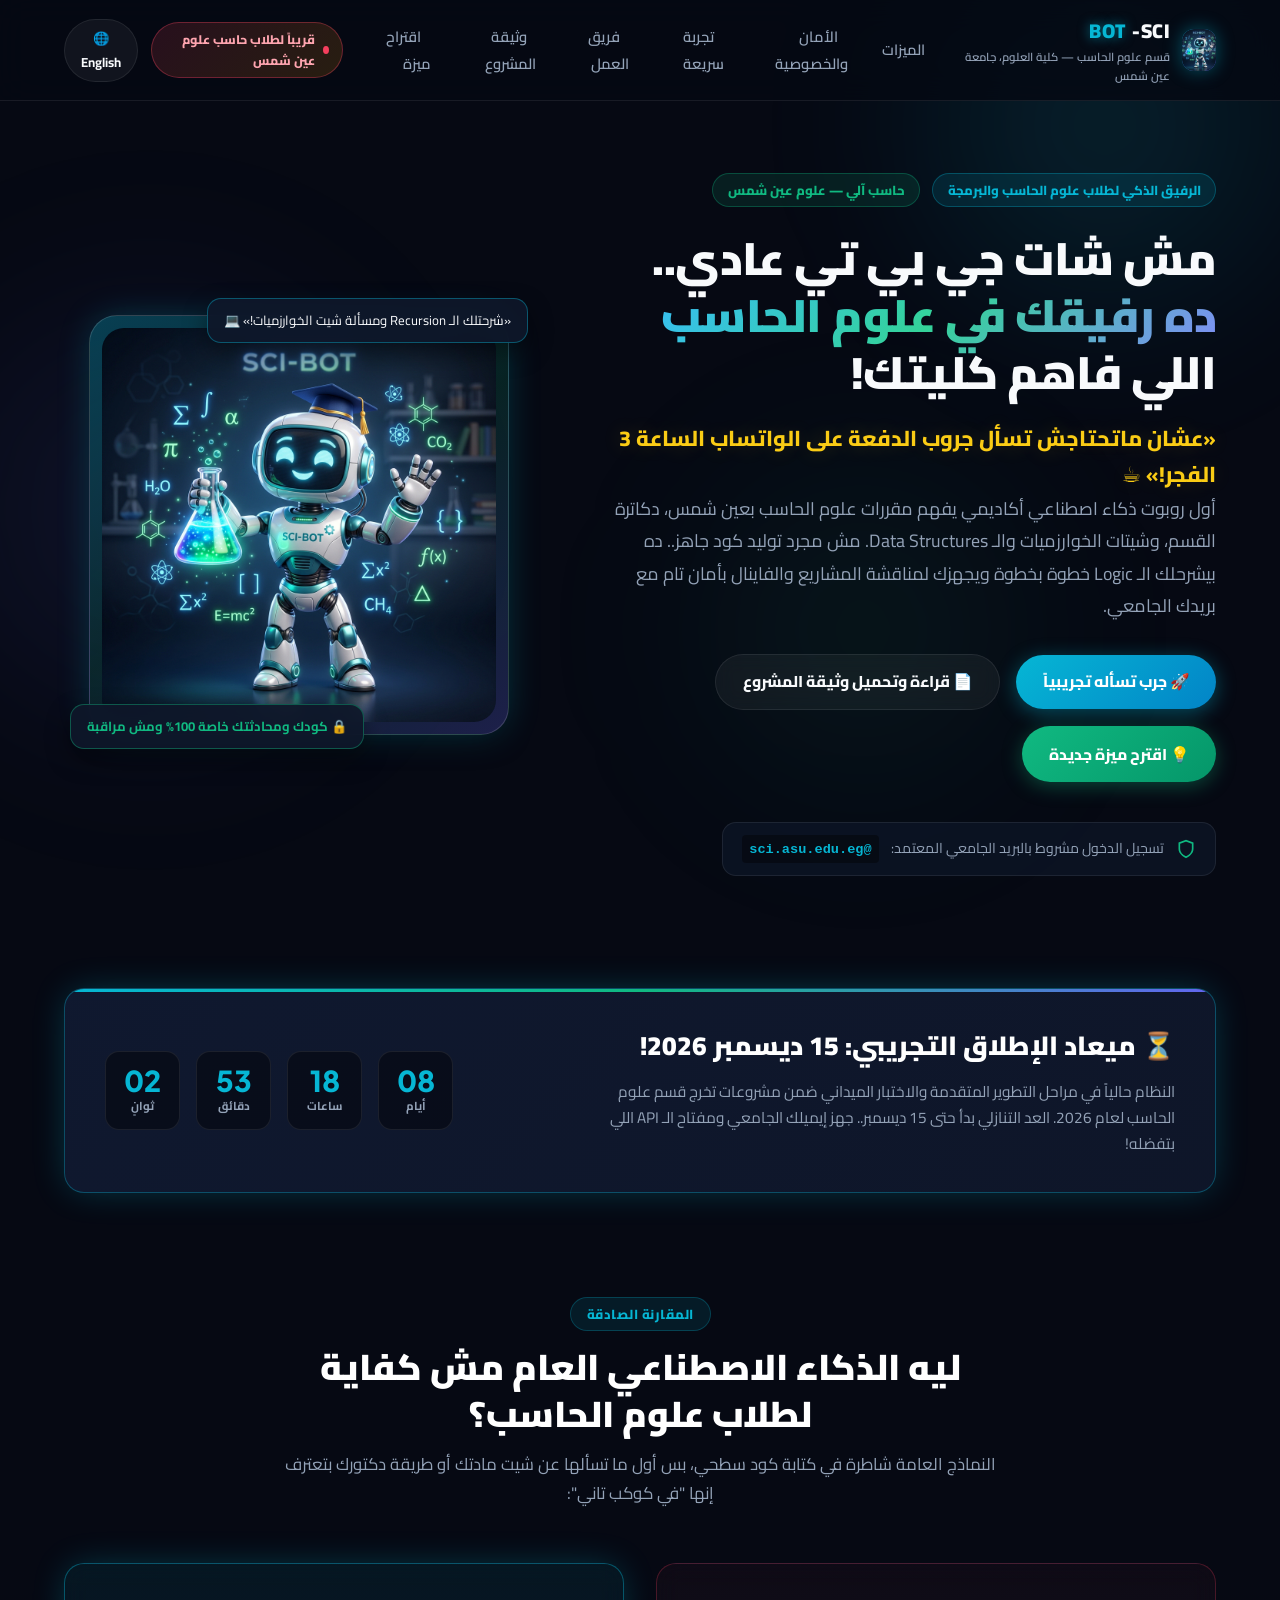
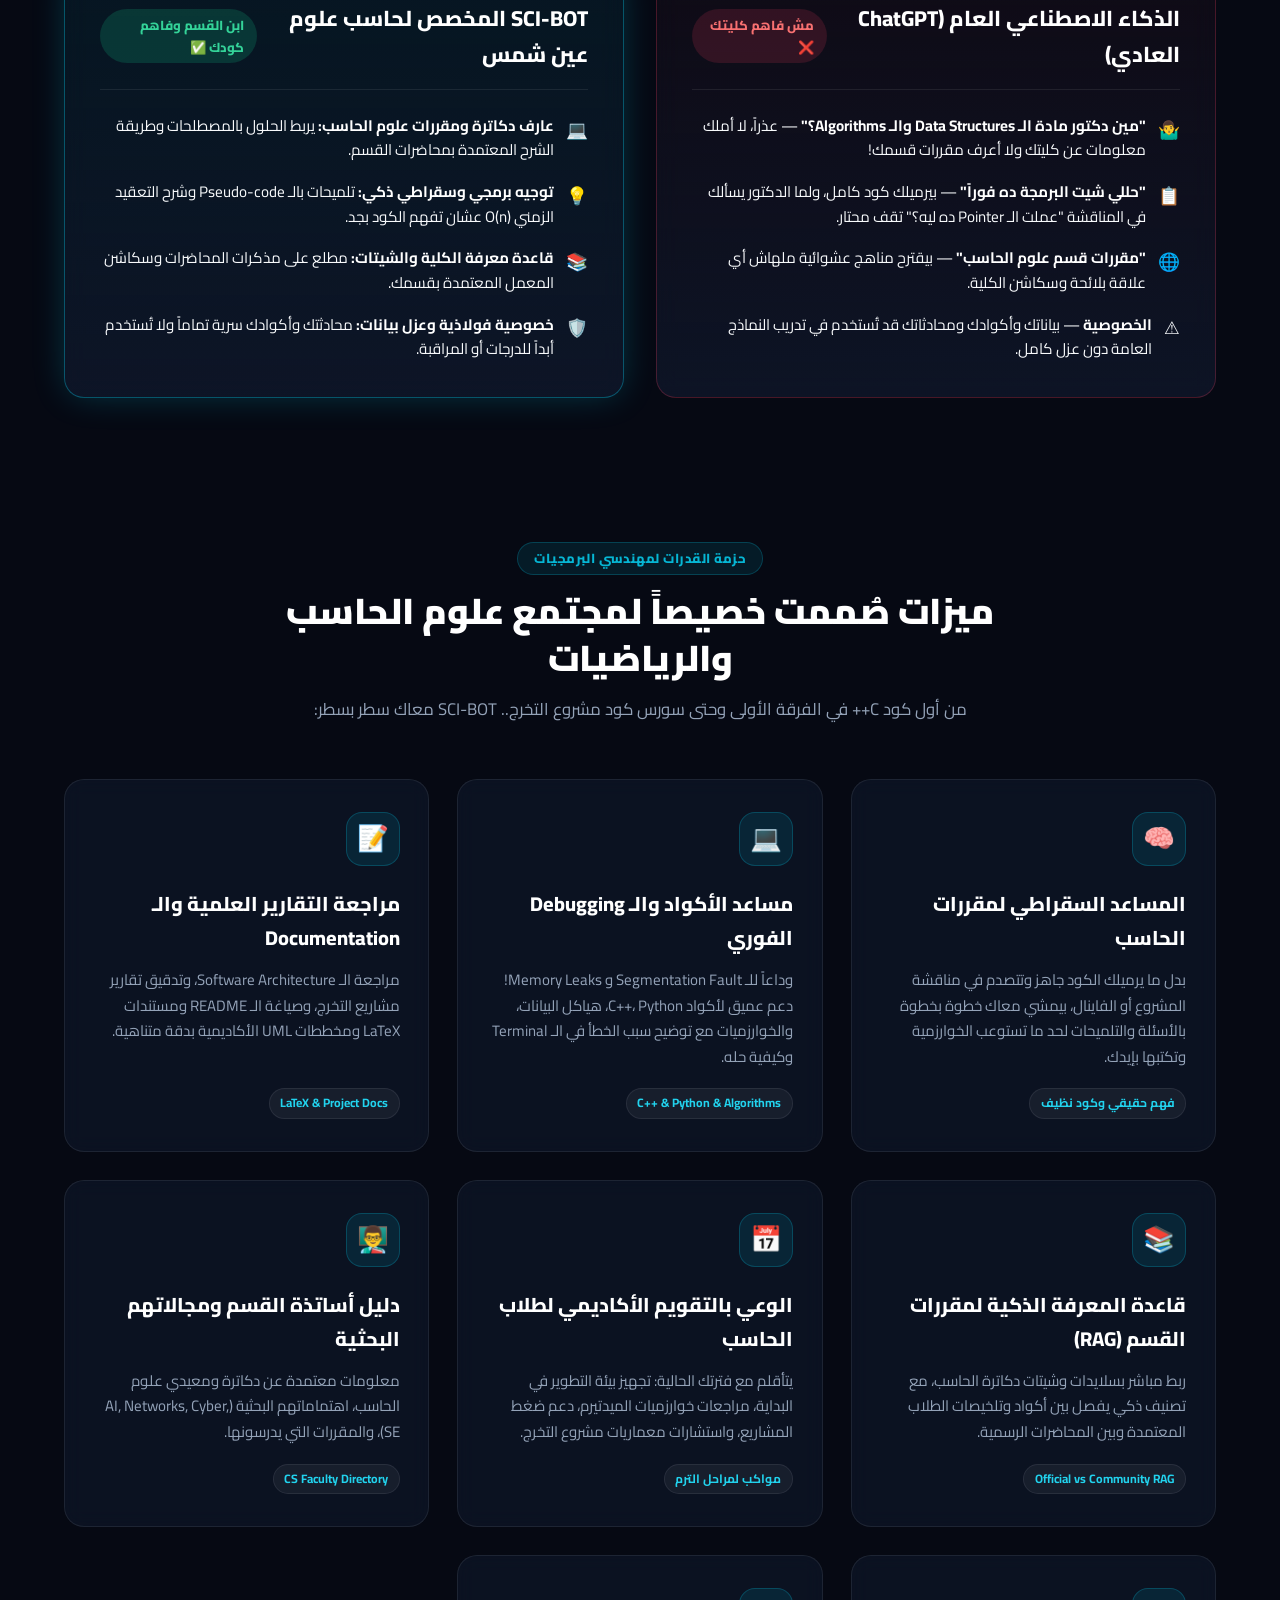
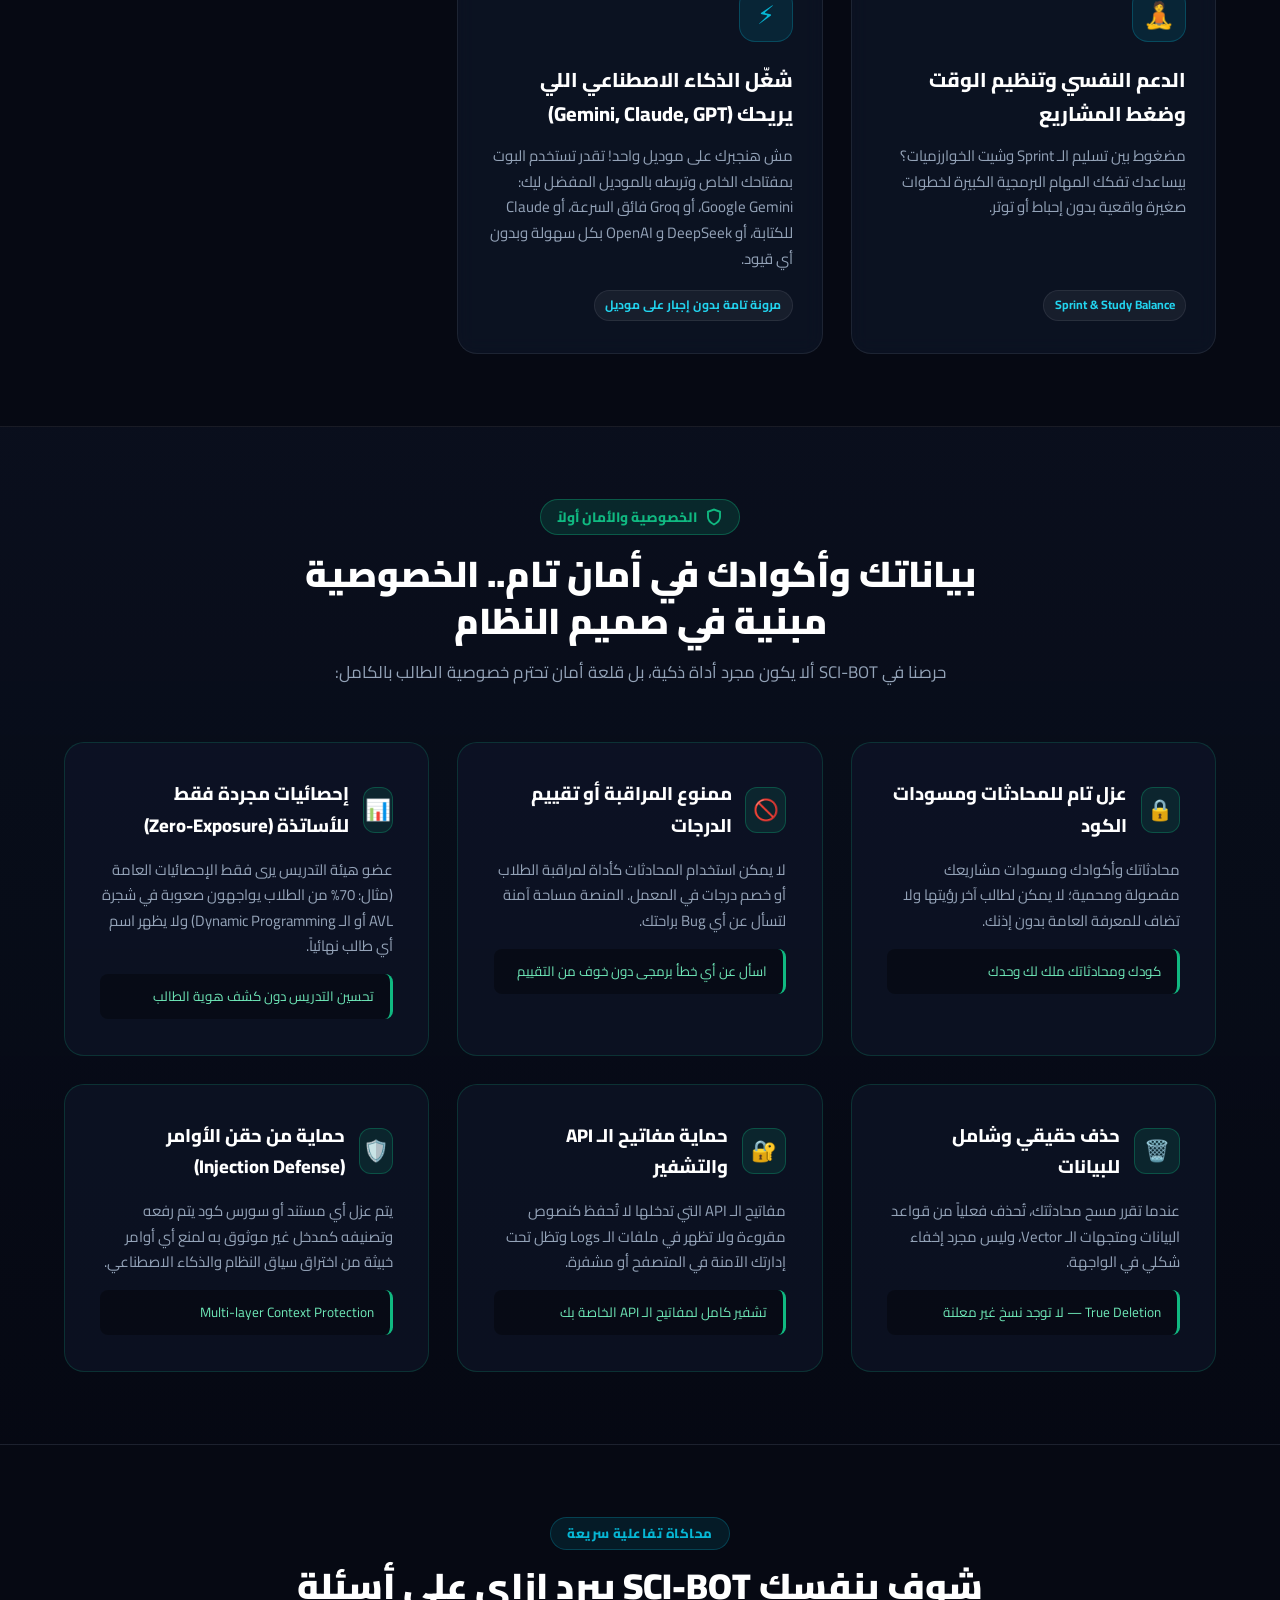
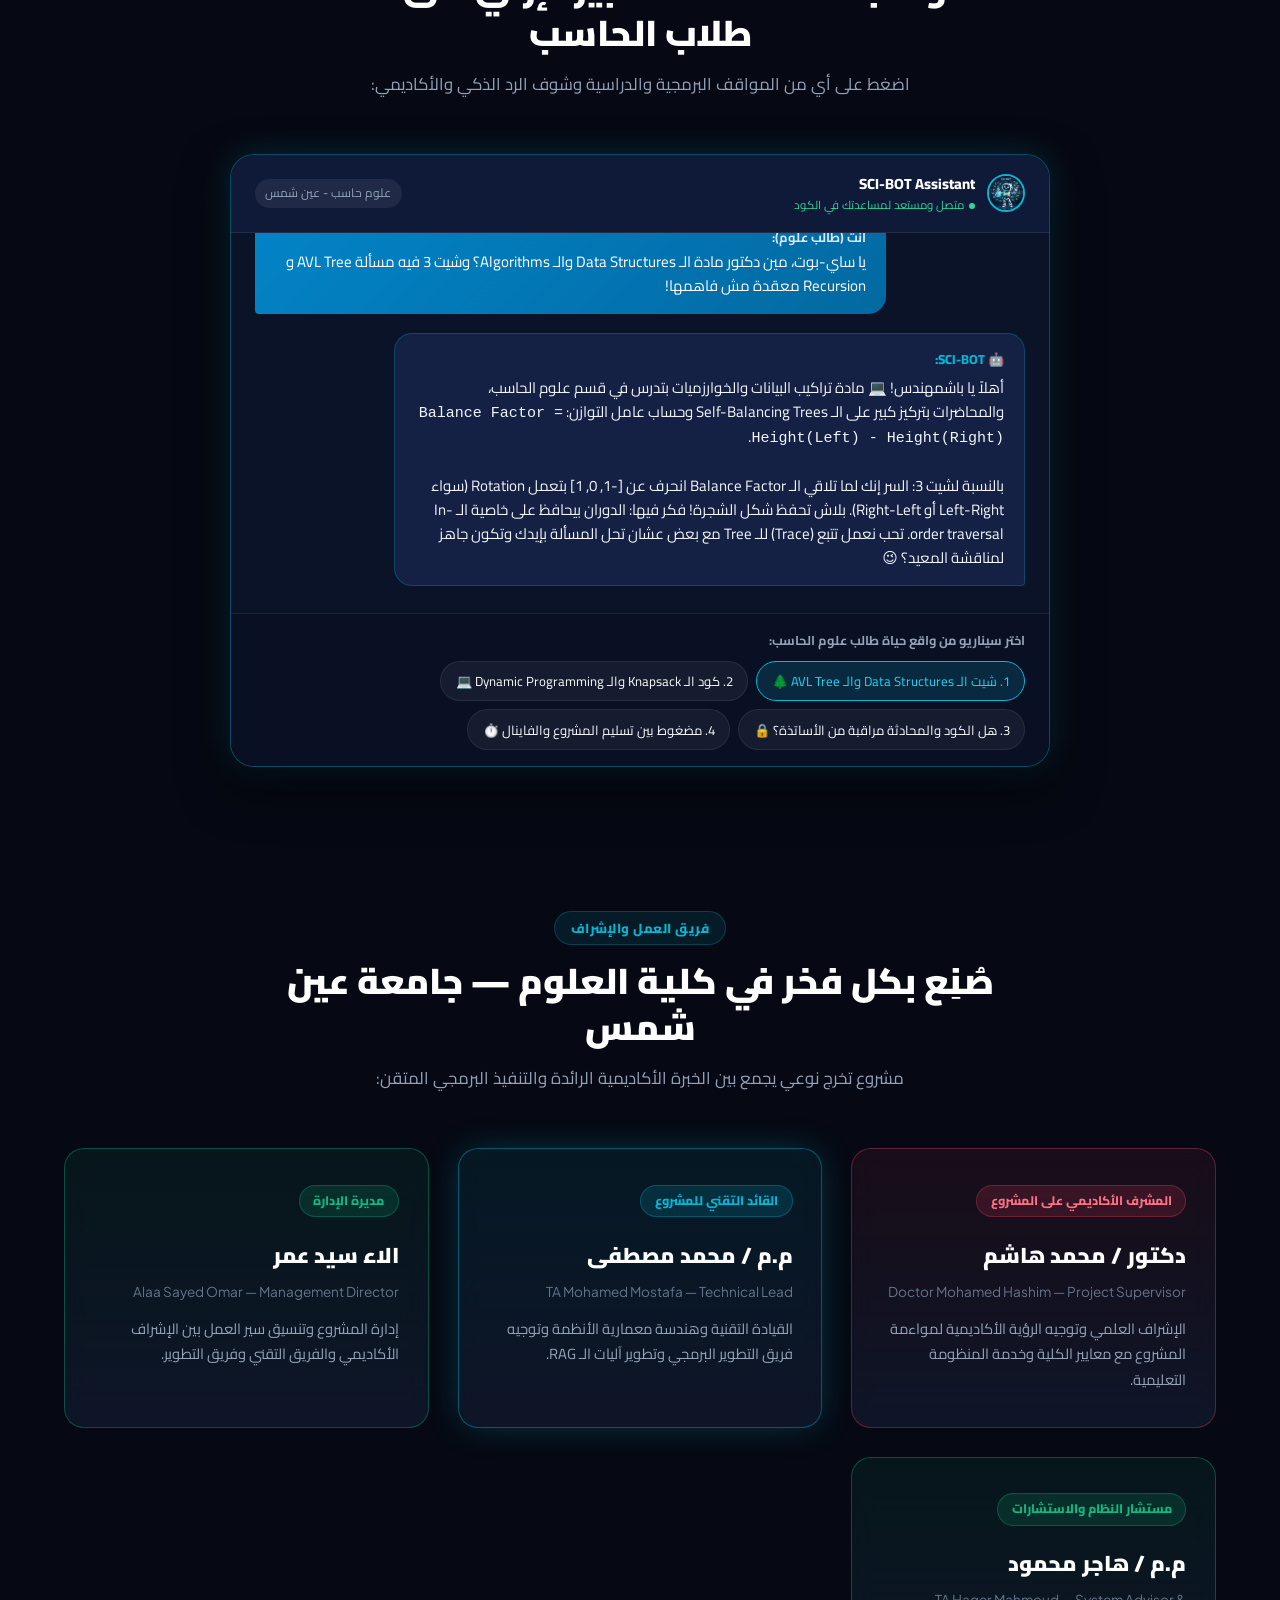
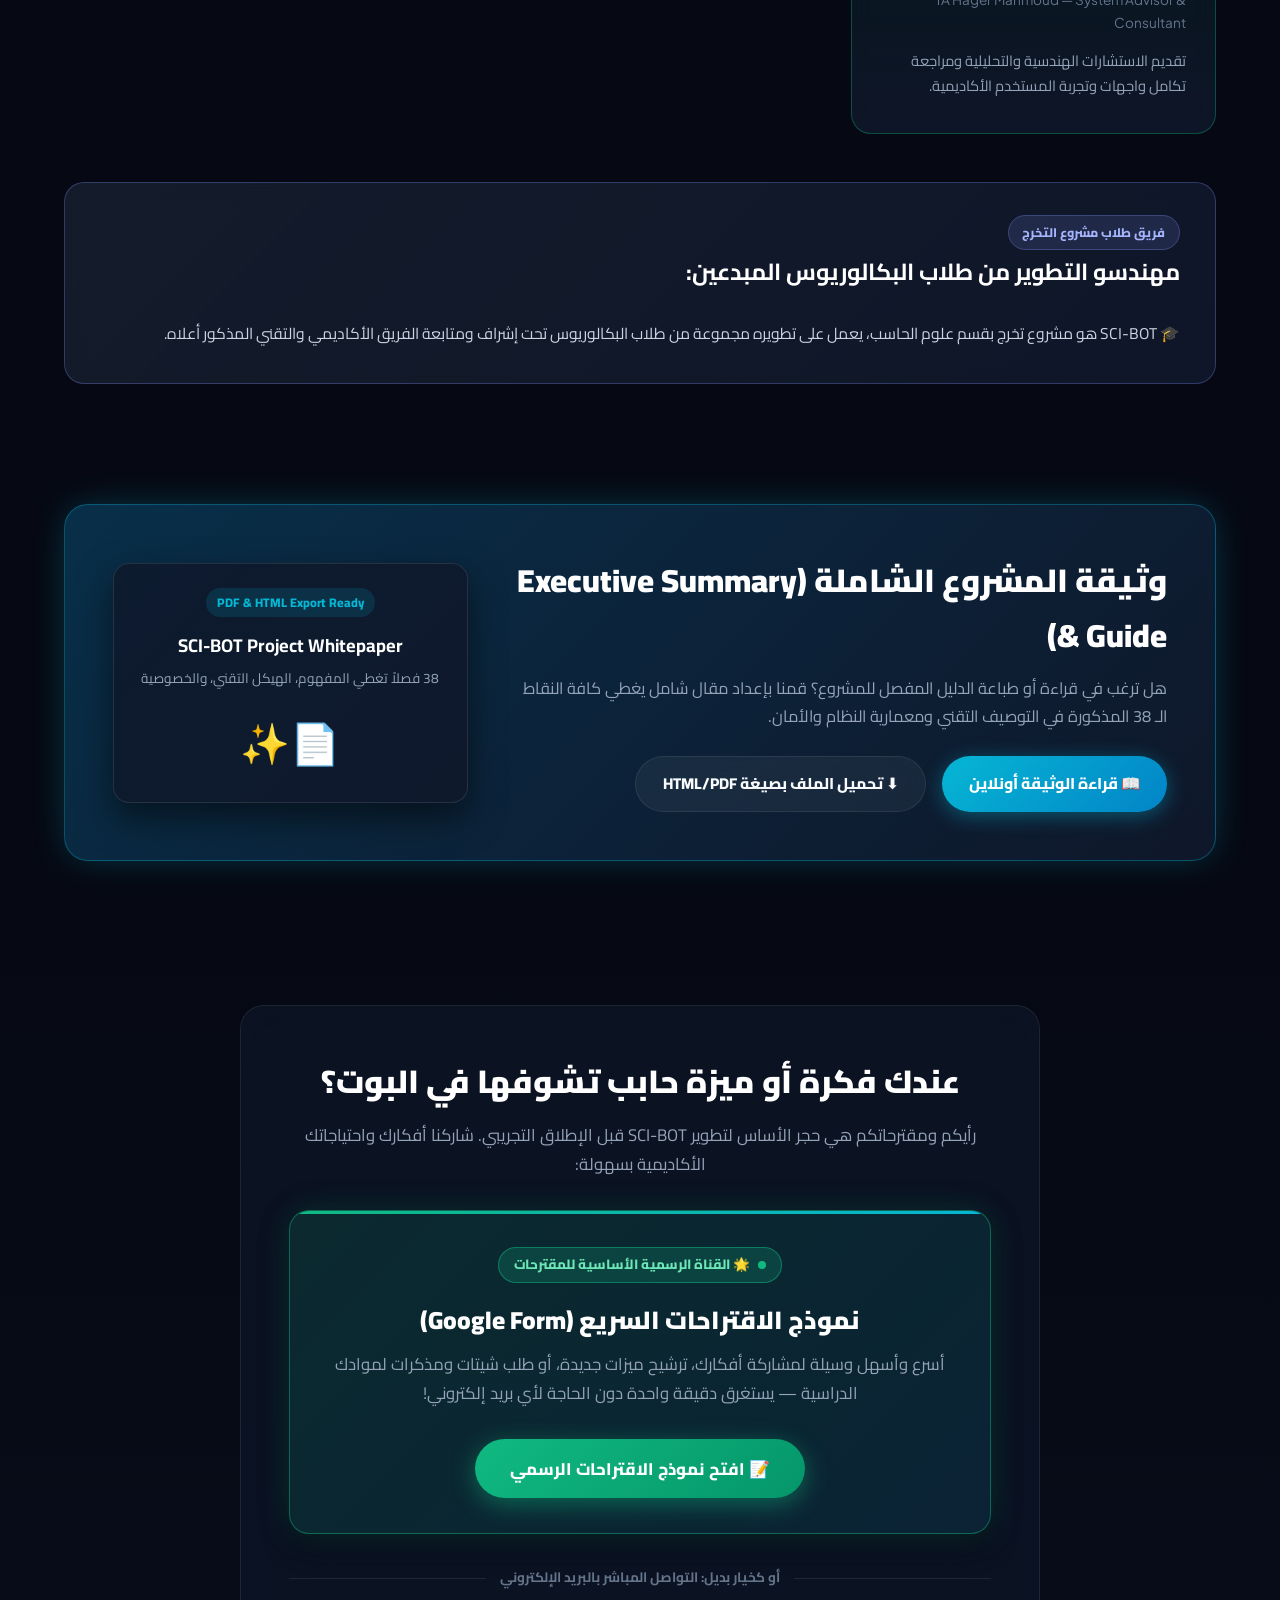
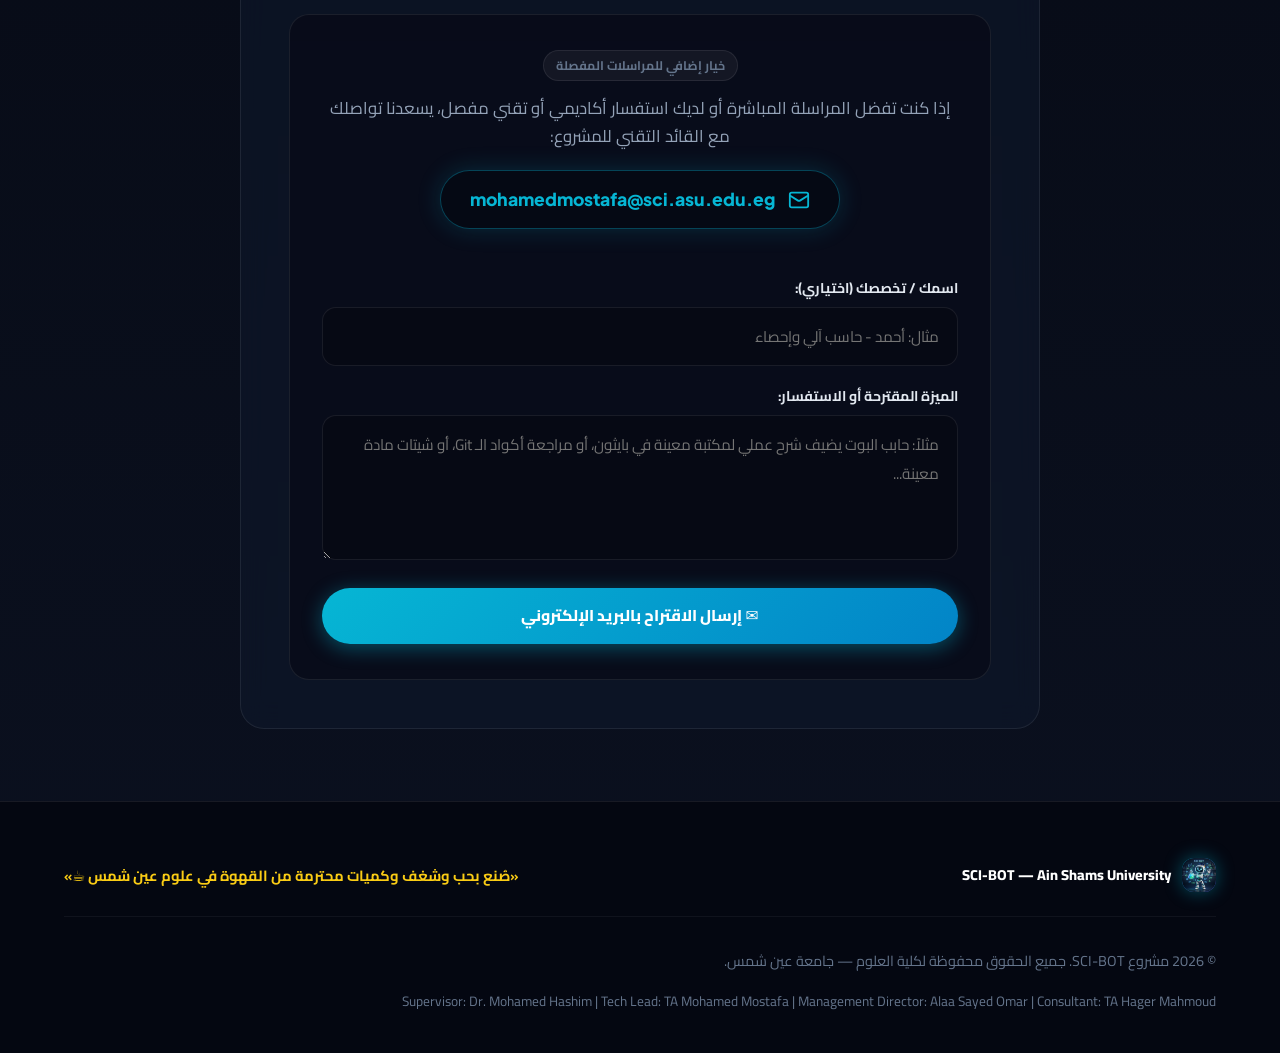
==== commit 3d700dac: "Fix Summary Online Viewer" ====
--- a/index.html
+++ b/index.html
@@ -662,14 +662,16 @@
 
   <!-- Modal 1: Article Viewer Modal -->
   <div class="modal-overlay" id="articleModal">
-    <div class="modal-card">
+    <div class="modal-card modal-card-article">
       <button class="modal-close-btn" id="closeArticleModalBtn" aria-label="Close">✕</button>
-      <div style="text-align: center; margin-bottom: 1.5rem;">
+      <div class="modal-header">
         <span class="hero-tag">SCI-BOT Documentation</span>
-        <h3 style="font-size: 1.5rem; color: #fff; margin-top: 0.5rem;">وثيقة المشروع والميزات الشاملة</h3>
+        <h3 class="modal-title" style="font-size: 1.45rem; color: #fff; margin-top: 0.4rem;">وثيقة المشروع والميزات الشاملة</h3>
       </div>
       
-      <iframe src="SCI-BOT_Executive_Summary.html" style="width: 100%; height: 60vh; border: 1px solid var(--border-subtle); border-radius: 12px; background: #fff;"></iframe>
+      <div class="modal-iframe-frame">
+        <iframe src="SCI-BOT_Executive_Summary.html" title="SCI-BOT Executive Summary" class="doc-iframe"></iframe>
+      </div>
 
       <div class="modal-actions">
         <a href="SCI-BOT_Executive_Summary.html" target="_blank" class="btn btn-glass">
--- a/styles.css
+++ b/styles.css
@@ -1460,6 +1460,48 @@
 
 .modal-actions .btn {
   font-size: 0.88rem;
+}
+
+/* Article Viewer Modal Optimizations */
+.modal-card-article {
+  max-width: 1040px;
+  width: 95vw;
+  max-height: 92vh;
+  height: 90vh;
+  display: flex;
+  flex-direction: column;
+  padding: 2rem 2.2rem 1.6rem;
+  overflow: hidden;
+}
+
+.modal-card-article .modal-header {
+  text-align: center;
+  margin-bottom: 1rem;
+  flex-shrink: 0;
+}
+
+.modal-iframe-frame {
+  flex: 1;
+  width: 100%;
+  min-height: 0;
+  background: #ffffff;
+  border-radius: 14px;
+  border: 1px solid var(--border-subtle);
+  overflow: hidden;
+  position: relative;
+  box-shadow: 0 4px 20px rgba(0, 0, 0, 0.35);
+}
+
+.doc-iframe {
+  width: 100%;
+  height: 100%;
+  border: none;
+  display: block;
+}
+
+.modal-card-article .modal-actions {
+  flex-shrink: 0;
+  margin-top: 1rem;
 }
 
 .modal-close-btn {
@@ -1879,6 +1921,14 @@
     line-height: 1.6;
     word-break: break-word;
   }
+
+  .modal-card-article {
+    width: 96vw;
+    height: 92vh;
+    max-height: 92vh;
+    padding: 1.4rem 1.1rem 1.2rem;
+    border-radius: 18px;
+  }
 }
 
 @media (max-width: 540px) {
@@ -2006,8 +2056,24 @@
     max-height: 92vh;
   }
 
-  .modal-card iframe {
+  .modal-card:not(.modal-card-article) iframe {
     height: 45vh !important;
+  }
+
+  .modal-card-article {
+    width: 98vw;
+    height: 95vh;
+    max-height: 95vh;
+    padding: 1.2rem 0.75rem 0.9rem;
+    border-radius: 14px;
+  }
+
+  .modal-card-article .doc-iframe {
+    height: 100% !important;
+  }
+
+  .modal-card-article .modal-iframe-frame {
+    border-radius: 8px;
   }
 
   .modal-actions {
--- a/responsive-fixes.css
+++ b/responsive-fixes.css
@@ -206,6 +206,48 @@
 
 .modal-actions .btn {
   font-size: 0.88rem;
+}
+
+/* Article Viewer Modal Optimizations */
+.modal-card-article {
+  max-width: 1040px;
+  width: 95vw;
+  max-height: 92vh;
+  height: 90vh;
+  display: flex;
+  flex-direction: column;
+  padding: 2rem 2.2rem 1.6rem;
+  overflow: hidden;
+}
+
+.modal-card-article .modal-header {
+  text-align: center;
+  margin-bottom: 1rem;
+  flex-shrink: 0;
+}
+
+.modal-iframe-frame {
+  flex: 1;
+  width: 100%;
+  min-height: 0;
+  background: #ffffff;
+  border-radius: 14px;
+  border: 1px solid var(--border-subtle);
+  overflow: hidden;
+  position: relative;
+  box-shadow: 0 4px 20px rgba(0, 0, 0, 0.35);
+}
+
+.doc-iframe {
+  width: 100%;
+  height: 100%;
+  border: none;
+  display: block;
+}
+
+.modal-card-article .modal-actions {
+  flex-shrink: 0;
+  margin-top: 1rem;
 }
 
 /* Hero status pill is hidden on desktop by default */
@@ -590,6 +632,14 @@
     line-height: 1.6;
     word-break: break-word;
   }
+
+  .modal-card-article {
+    width: 96vw;
+    height: 92vh;
+    max-height: 92vh;
+    padding: 1.4rem 1.1rem 1.2rem;
+    border-radius: 18px;
+  }
 }
 
 /* --------------------------------------------------------------------------
@@ -769,8 +819,24 @@
     max-height: 92vh;
   }
 
-  .modal-card iframe {
+  .modal-card:not(.modal-card-article) iframe {
     height: 45vh !important;
+  }
+
+  .modal-card-article {
+    width: 98vw;
+    height: 95vh;
+    max-height: 95vh;
+    padding: 1.2rem 0.75rem 0.9rem;
+    border-radius: 14px;
+  }
+
+  .modal-card-article .doc-iframe {
+    height: 100% !important;
+  }
+
+  .modal-card-article .modal-iframe-frame {
+    border-radius: 8px;
   }
 
   .modal-actions {
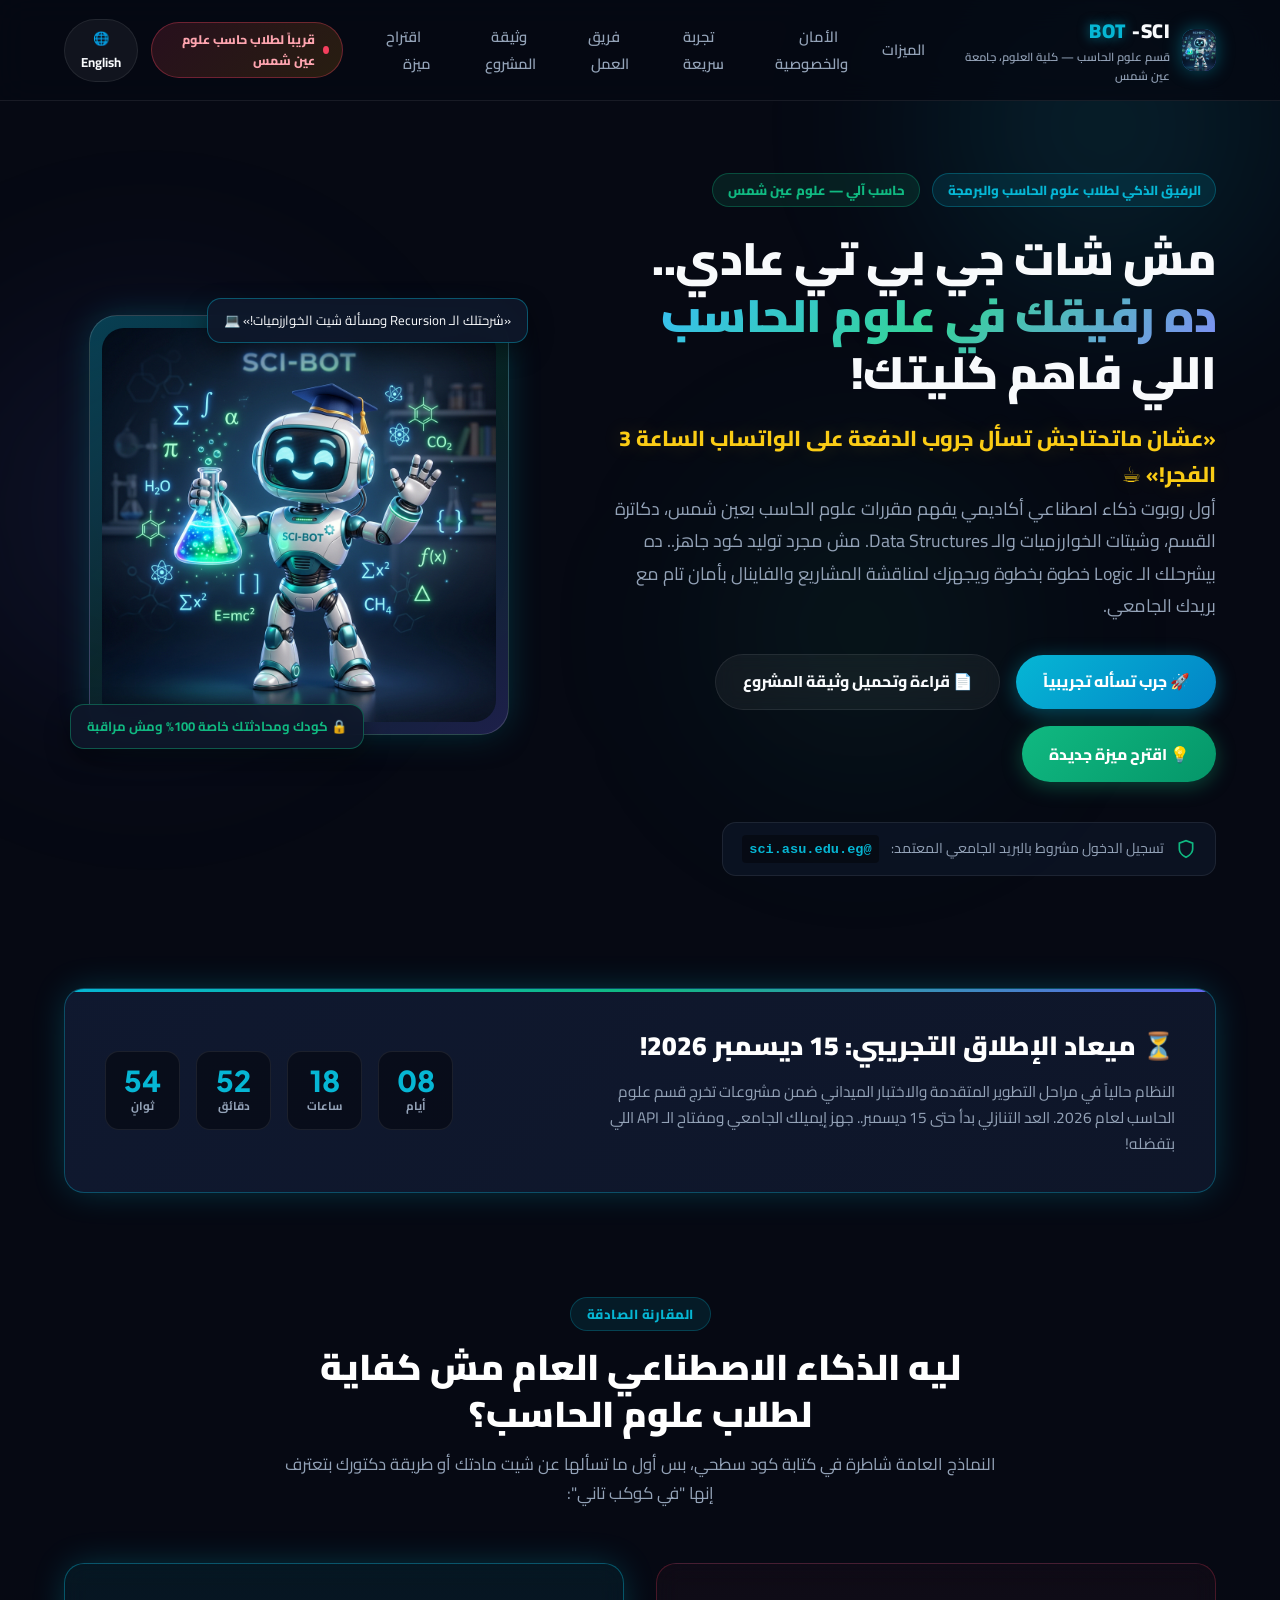
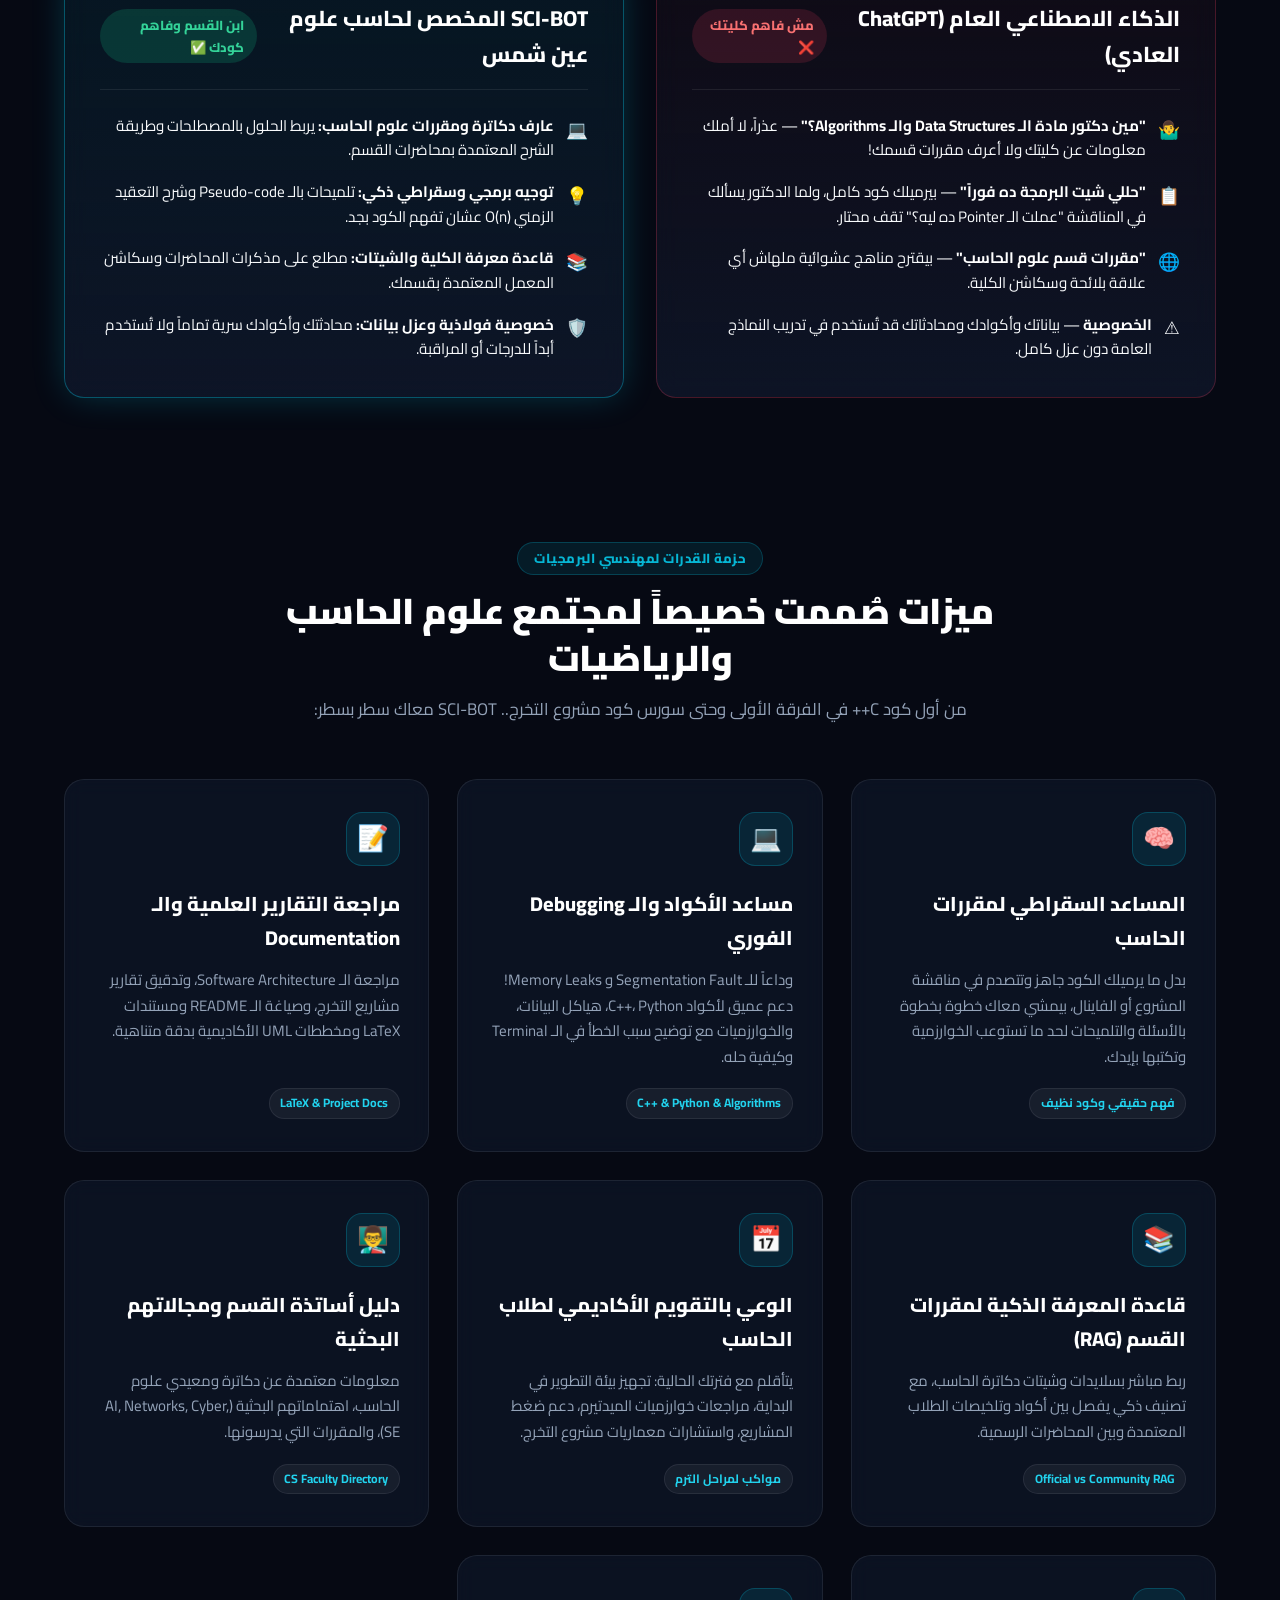
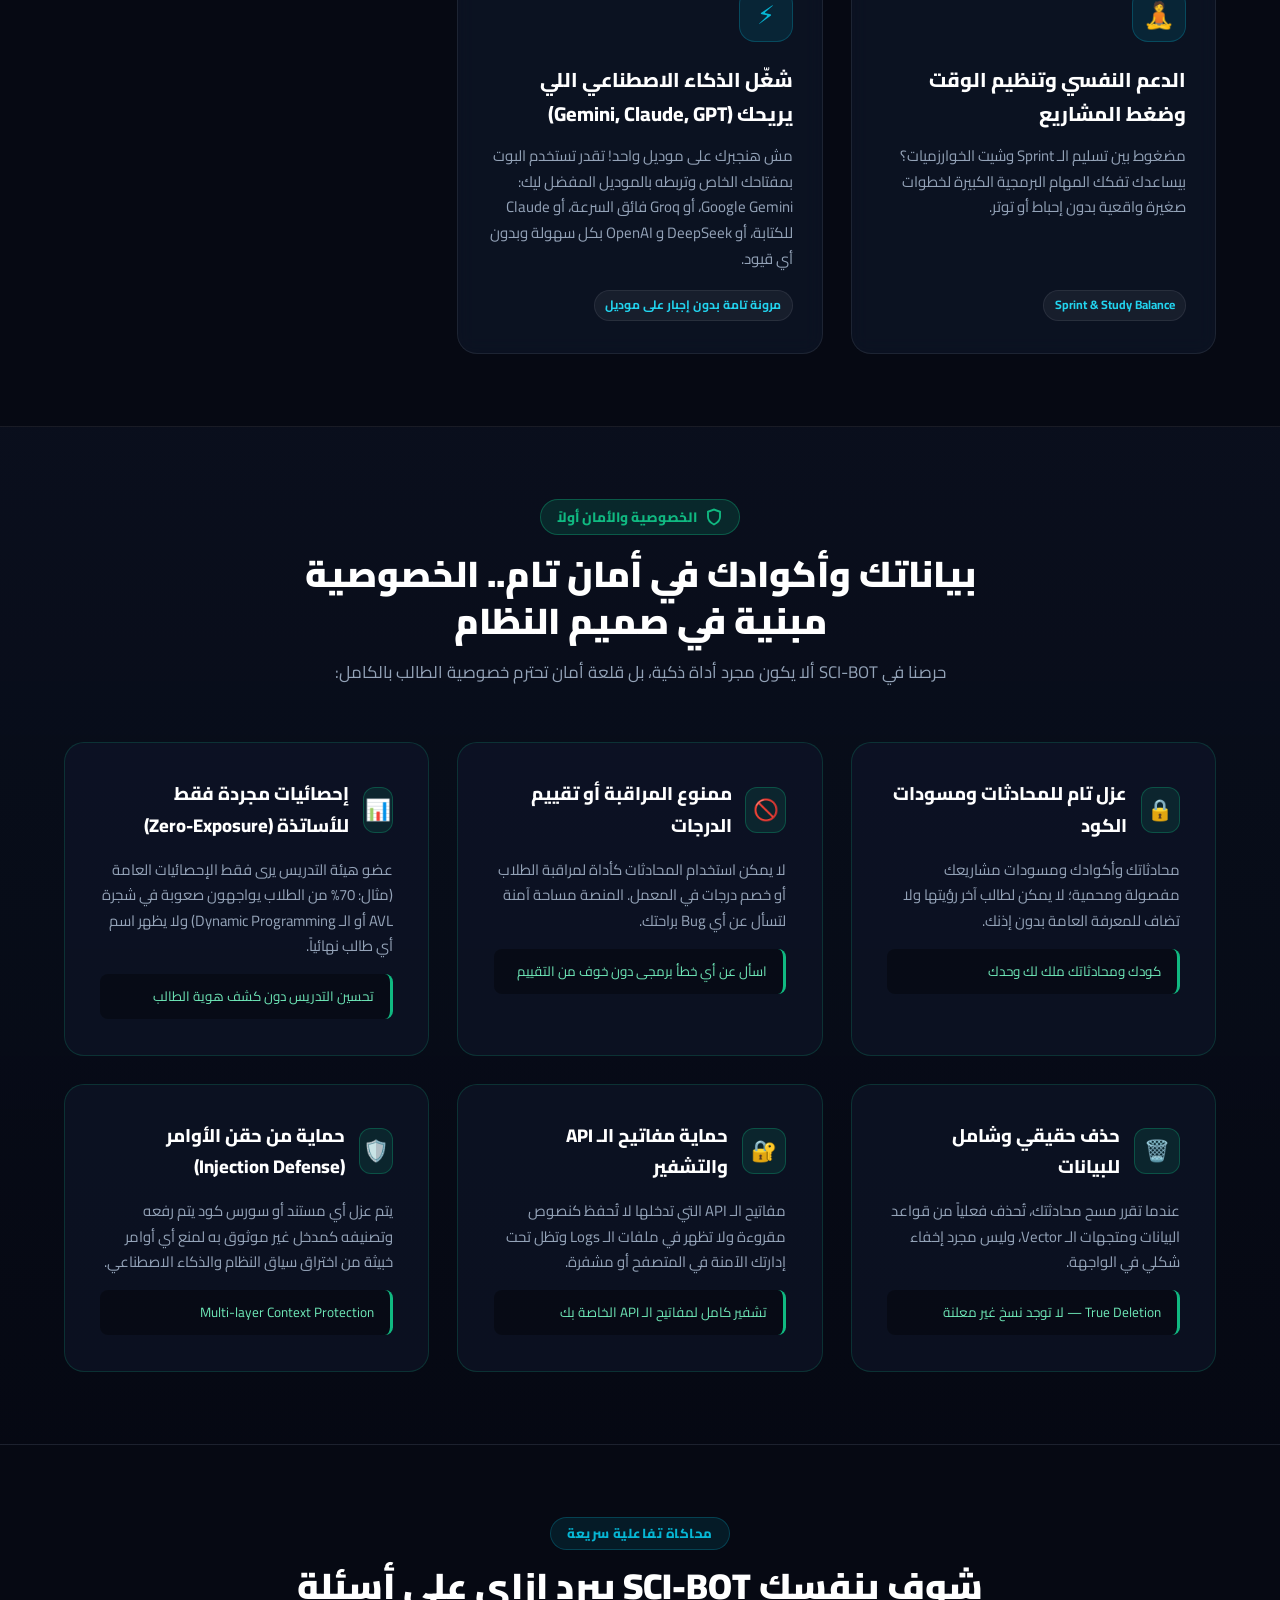
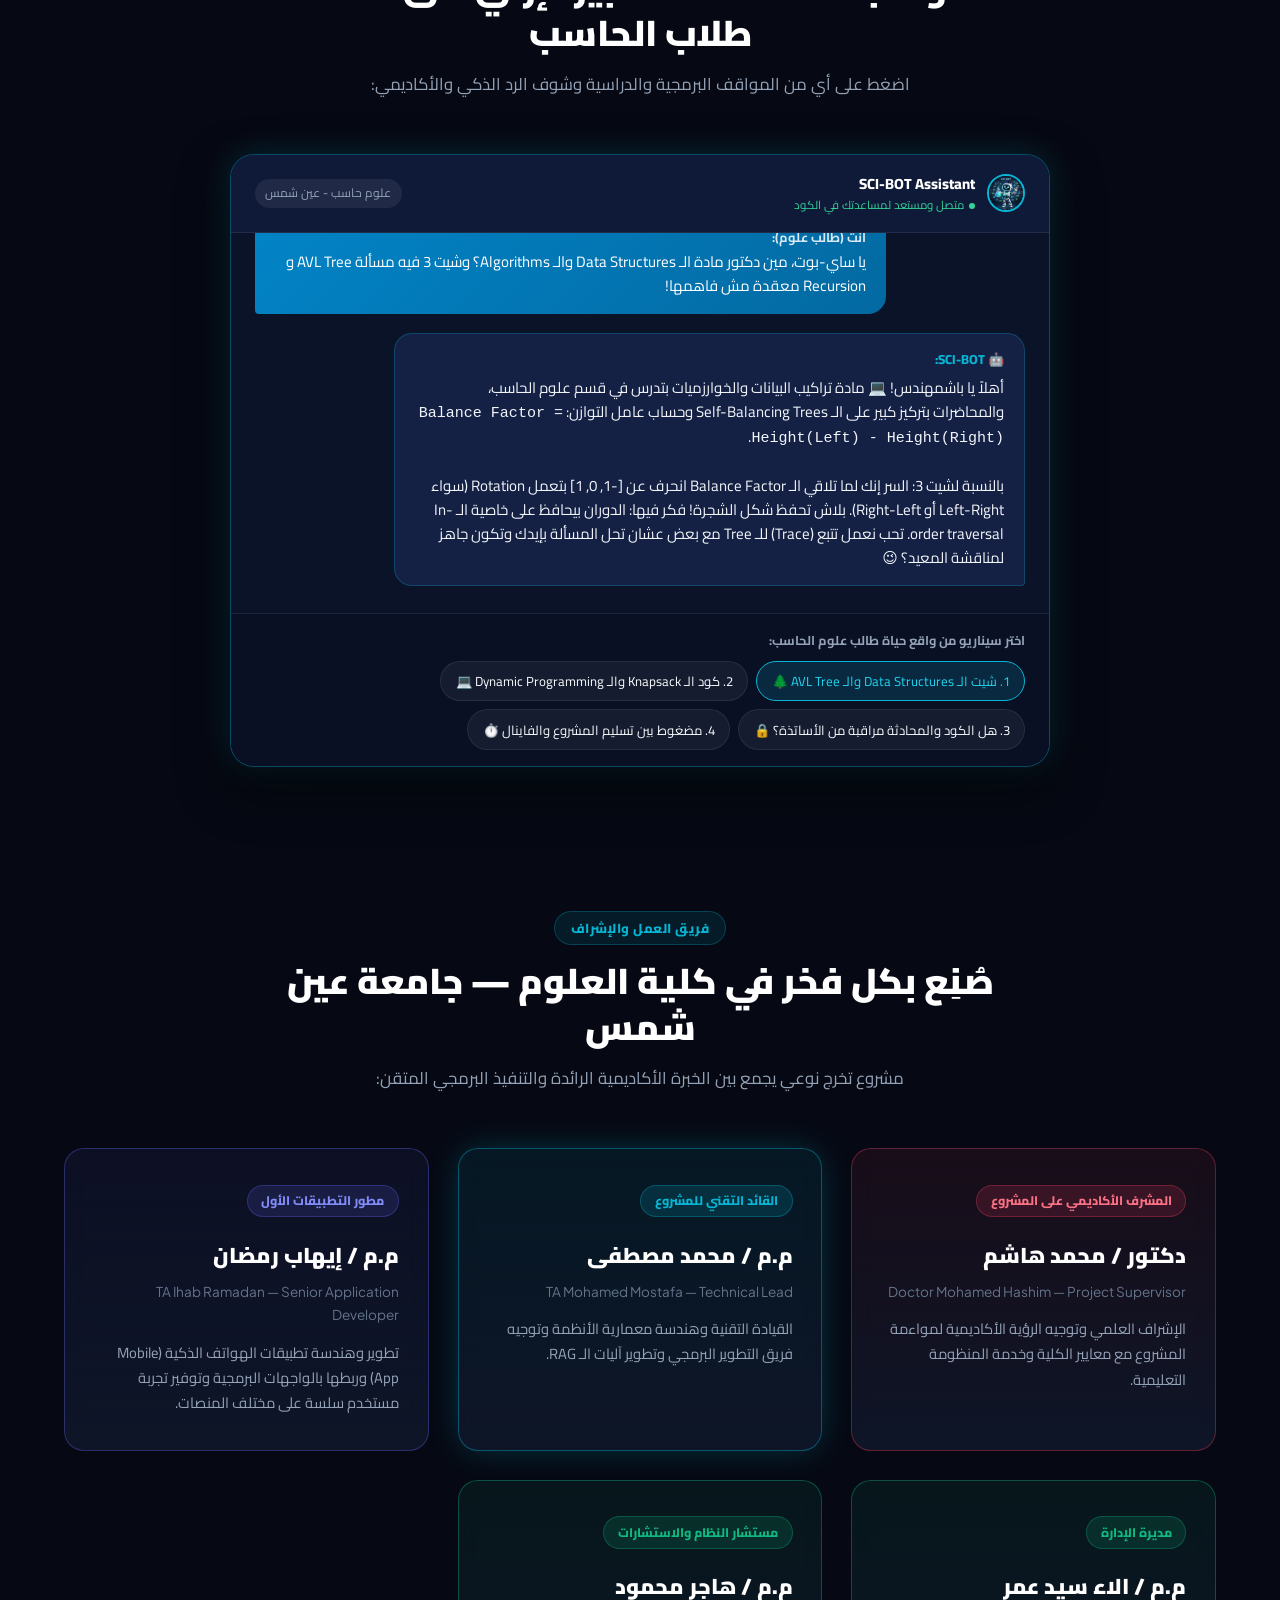
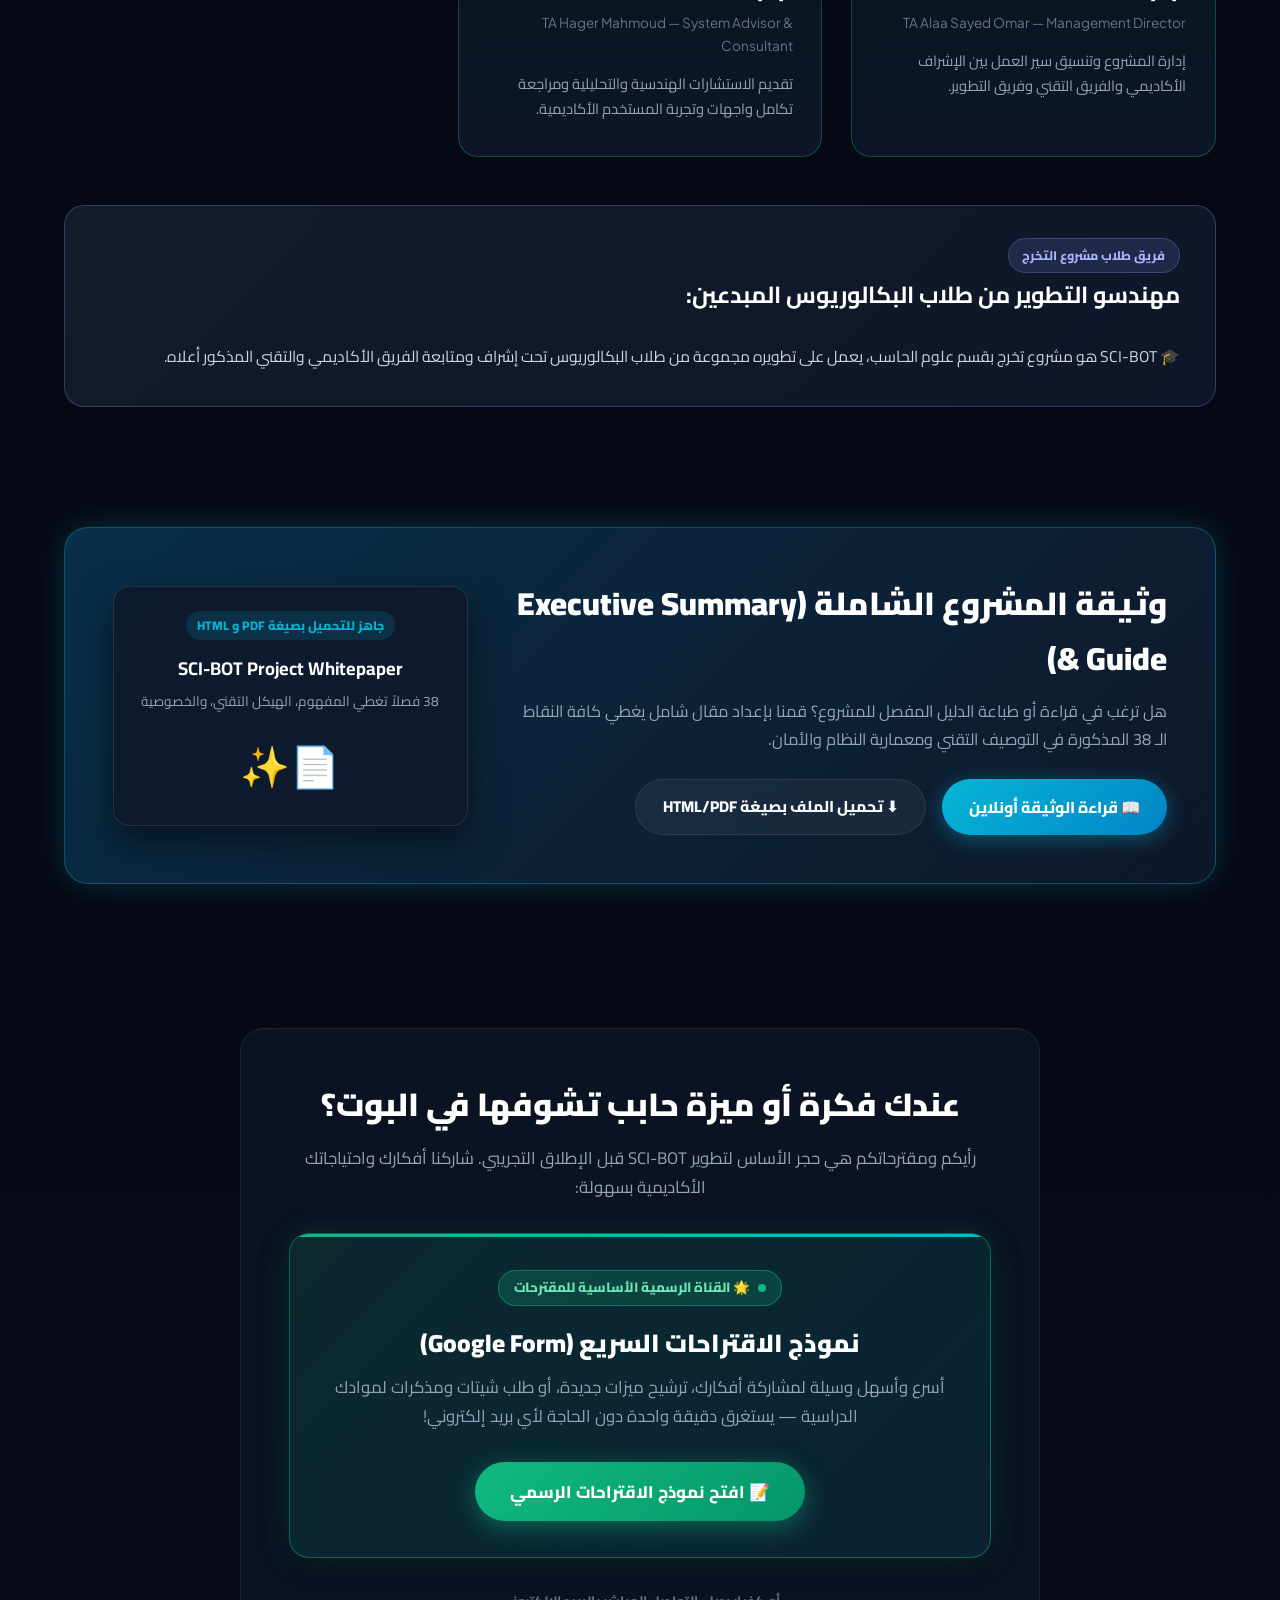
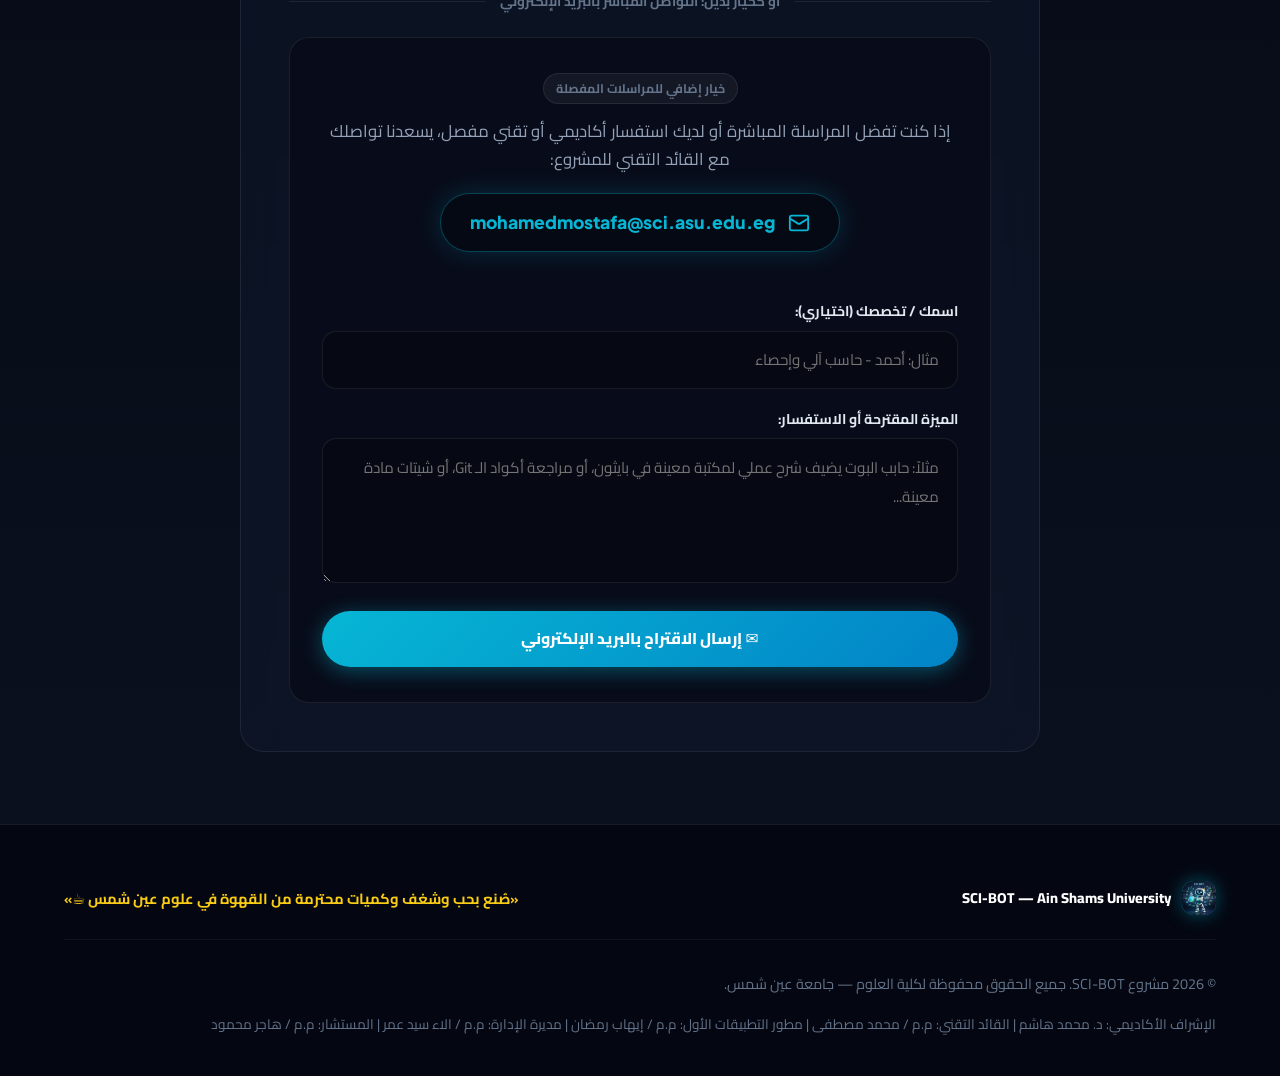
==== commit 9453a302: "Fixing localization issues and Adding Ihab" ====
--- a/index.html
+++ b/index.html
@@ -237,10 +237,10 @@
   <section class="section" id="features">
     <div class="container">
       <div class="section-header">
-        <span class="section-tag" data-i18n="featTag">حزمة القدرات</span>
-        <h2 class="section-title" data-i18n="featTitle">ميزات صُممت خصيصاً لمجتمع كلية العلوم</h2>
+        <span class="section-tag" data-i18n="featTag">حزمة القدرات لمهندسي البرمجيات</span>
+        <h2 class="section-title" data-i18n="featTitle">ميزات صُممت خصيصاً لمجتمع علوم الحاسب والرياضيات</h2>
         <p class="section-desc" data-i18n="featDesc">
-          من الفرقة الأولى وحتى سنة التخرج.. SCI-BOT معاك في كل خطوة دراسية ومعملية:
+          من أول كود C++ في الفرقة الأولى وحتى سورس كود مشروع التخرج.. SCI-BOT معاك سطر بسطر:
         </p>
       </div>
 
@@ -248,39 +248,39 @@
         <!-- Feature 1 -->
         <div class="feature-box">
           <div class="feature-icon-bubble">🧠</div>
-          <h3 data-i18n="f1Title">المساعد السقراطي التعليمي</h3>
+          <h3 data-i18n="f1Title">المساعد السقراطي لمقررات الحاسب</h3>
           <p data-i18n="f1Desc">
-            بدل ما يديك الإجابة الجاهزة للشيت وتدخل الامتحان مش فاهم، بيمشي معاك خطوة بخطوة بالأسئلة والتلميحات لحد ما توصل للحل الصح.
-          </p>
-          <span class="feature-tag-chip" data-i18n="f1Tag">فهم حقيقي مش حفظ</span>
+            بدل ما يرميلك الكود جاهز وتتصدم في مناقشة المشروع أو الفاينال، بيمشي معاك خطوة بخطوة بالأسئلة والتلميحات لحد ما تستوعب الخوارزمية وتكتبها بإيدك.
+          </p>
+          <span class="feature-tag-chip" data-i18n="f1Tag">فهم حقيقي وكود نظيف</span>
         </div>
 
         <!-- Feature 2 -->
         <div class="feature-box">
           <div class="feature-icon-bubble">💻</div>
-          <h3 data-i18n="f2Title">برمجة العلوم (Vibe Coding)</h3>
+          <h3 data-i18n="f2Title">مساعد الأكواد والـ Debugging الفوري</h3>
           <p data-i18n="f2Desc">
-            دعم قوي لأكواد بايثون، C++، والتحليل العددي ومحاكاة التجارب. يكتشف الأخطاء في الكود ويفهمك سبب الـ Bug وكيفية تصحيحه.
-          </p>
-          <span class="feature-tag-chip" data-i18n="f2Tag">Python & C++ للمشاريع</span>
+            وداعاً للـ Segmentation Fault و Memory Leaks! دعم عميق لأكواد C++، Python، هياكل البيانات، والخوارزميات مع توضيح سبب الخطأ في الـ Terminal وكيفية حله.
+          </p>
+          <span class="feature-tag-chip" data-i18n="f2Tag">C++ & Python & Algorithms</span>
         </div>
 
         <!-- Feature 3 -->
         <div class="feature-box">
           <div class="feature-icon-bubble">📝</div>
-          <h3 data-i18n="f3Title">مراجعة التقارير والأبحاث العلمية</h3>
+          <h3 data-i18n="f3Title">مراجعة التقارير العلمية والـ Documentation</h3>
           <p data-i18n="f3Desc">
-            تدقيق لغوي وعلمي للتقارير والأوراق البحثية، صياغة LaTeX، مراجعة التسلسل المنطقي والتأكد من أسلوب الكتابة الأكاديمية والمراجع.
-          </p>
-          <span class="feature-tag-chip" data-i18n="f3Tag">LaTeX & Scientific Style</span>
+            مراجعة الـ Software Architecture، وتدقيق تقارير مشاريع التخرج، وصياغة الـ README ومستندات LaTeX ومخططات UML الأكاديمية بدقة متناهية.
+          </p>
+          <span class="feature-tag-chip" data-i18n="f3Tag">LaTeX & Project Docs</span>
         </div>
 
         <!-- Feature 4 -->
         <div class="feature-box">
           <div class="feature-icon-bubble">📚</div>
-          <h3 data-i18n="f4Title">قاعدة المعرفة الذكية (RAG)</h3>
+          <h3 data-i18n="f4Title">قاعدة المعرفة الذكية لمقررات القسم (RAG)</h3>
           <p data-i18n="f4Desc">
-            ربط مباشر بالمحاضرات وسلايدات الدكاترة مع تصنيف دقيق يمنع خلط مذكرات وتلخيصات الطلاب بالمواد الرسمية المعتمدة.
+            ربط مباشر بسلايدات وشيتات دكاترة الحاسب، مع تصنيف ذكي يفصل بين أكواد وتلخيصات الطلاب المعتمدة وبين المحاضرات الرسمية.
           </p>
           <span class="feature-tag-chip" data-i18n="f4Tag">Official vs Community RAG</span>
         </div>
@@ -288,9 +288,9 @@
         <!-- Feature 5 -->
         <div class="feature-box">
           <div class="feature-icon-bubble">📅</div>
-          <h3 data-i18n="f5Title">الوعي بالتقويم الأكاديمي</h3>
+          <h3 data-i18n="f5Title">الوعي بالتقويم الأكاديمي لطلاب الحاسب</h3>
           <p data-i18n="f5Desc">
-            البوت بيتأقلم مع فترتك الحالية: نصائح تسجيل وتجهيز مواد في البداية، خطط مراجعة للميدتيرم، دعم للامتحانات، واستشارات لمشروع التخرج.
+            يتأقلم مع فترتك الحالية: تجهيز بيئة التطوير في البداية، مراجعات خوارزميات الميدتيرم، دعم ضغط المشاريع، واستشارات معماريات مشروع التخرج.
           </p>
           <span class="feature-tag-chip" data-i18n="f5Tag">مواكب لمراحل الترم</span>
         </div>
@@ -298,21 +298,21 @@
         <!-- Feature 6 -->
         <div class="feature-box">
           <div class="feature-icon-bubble">👨‍🏫</div>
-          <h3 data-i18n="f6Title">دليل أساتذة الكلية وتخصصاتهم</h3>
+          <h3 data-i18n="f6Title">دليل أساتذة القسم ومجالاتهم البحثية</h3>
           <p data-i18n="f6Desc">
-            معلومات معتمدة عن أعضاء هيئة التدريس، المقررات التي يدرسونها، اهتماماتهم البحثية، ومواعيد الساعات الإرشادية الرسمية.
-          </p>
-          <span class="feature-tag-chip" data-i18n="f6Tag">Faculty Directory</span>
+            معلومات معتمدة عن دكاترة ومعيدي علوم الحاسب، اهتماماتهم البحثية (AI, Networks, Cyber, SE)، والمقررات التي يدرسونها.
+          </p>
+          <span class="feature-tag-chip" data-i18n="f6Tag">CS Faculty Directory</span>
         </div>
 
         <!-- Feature 7 -->
         <div class="feature-box">
           <div class="feature-icon-bubble">🧘</div>
-          <h3 data-i18n="f7Title">الدعم النفسي وتنظيم الوقت</h3>
+          <h3 data-i18n="f7Title">الدعم النفسي وتنظيم الوقت وضغط المشاريع</h3>
           <p data-i18n="f7Desc">
-            مضغوط وشايل هم الشيتات؟ بيساعدك تفكك المنهج لمهام يومية واقعية من غير توتر، مع إحالة الحالات الحرجة للجهات الرسمية بالجامعة.
-          </p>
-          <span class="feature-tag-chip" data-i18n="f7Tag">Workload De-stress</span>
+            مضغوط بين تسليم الـ Sprint وشيت الخوارزميات؟ بيساعدك تفكك المهام البرمجية الكبيرة لخطوات صغيرة واقعية بدون إحباط أو توتر.
+          </p>
+          <span class="feature-tag-chip" data-i18n="f7Tag">Sprint & Study Balance</span>
         </div>
 
         <!-- Feature 8 -->
@@ -502,11 +502,21 @@
           </p>
         </div>
 
+        <!-- Senior Application Developer -->
+        <div class="member-card dev">
+          <span class="role-tag tag-dev" data-i18n="devRole">مطور التطبيقات الأول</span>
+          <h3 class="member-name" data-i18n="devName">م.م / إيهاب رمضان</h3>
+          <span class="member-eng-name" data-i18n="devEn">TA Ihab Ramadan — Senior Application Developer</span>
+          <p class="member-desc" data-i18n="devDesc">
+            تطوير وهندسة تطبيقات الهواتف الذكية (Mobile App) وربطها بالواجهات البرمجية وتوفير تجربة مستخدم سلسة على مختلف المنصات.
+          </p>
+        </div>
+
         <!-- Management Director -->
         <div class="member-card advisor director">
           <span class="role-tag tag-advisor" data-i18n="dirRole">مديرة الإدارة</span>
-          <h3 class="member-name" data-i18n="dirName">الاء سيد عمر</h3>
-          <span class="member-eng-name" data-i18n="dirEn">Alaa Sayed Omar — Management Director</span>
+          <h3 class="member-name" data-i18n="dirName">م.م / الاء سيد عمر</h3>
+          <span class="member-eng-name" data-i18n="dirEn">TA Alaa Sayed Omar — Management Director</span>
           <p class="member-desc" data-i18n="dirDesc">
             إدارة المشروع وتنسيق سير العمل بين الإشراف الأكاديمي والفريق التقني وفريق التطوير.
           </p>
@@ -561,7 +571,7 @@
         </div>
 
         <div class="doc-preview-mockup">
-          <span class="doc-badge-pill">PDF & HTML Export Ready</span>
+          <span class="doc-badge-pill" data-i18n="docBadgePill">جاهز للتحميل بصيغة PDF و HTML</span>
           <h4 style="color: #fff; font-size: 1.15rem; margin-bottom: 0.4rem;" data-i18n="docMockupTitle">SCI-BOT Project Whitepaper</h4>
           <p style="color: #94a3b8; font-size: 0.85rem;" data-i18n="docMockupDesc">38 فصلاً تغطي المفهوم، الهيكل التقني، والخصوصية</p>
           <div style="margin-top: 1.2rem; font-size: 2.5rem;">📄✨</div>
@@ -616,12 +626,12 @@
           <form class="interactive-suggest-form" id="suggestionForm">
             <div class="form-group">
               <label for="sugName" data-i18n="sugNameLabel">اسمك / تخصصك (اختياري):</label>
-              <input type="text" id="sugName" class="form-control" placeholder="مثال: أحمد - حاسب آلي وإحصاء">
+              <input type="text" id="sugName" class="form-control" data-i18n-placeholder="sugNamePlaceholder" placeholder="مثال: أحمد - حاسب آلي وإحصاء">
             </div>
 
             <div class="form-group">
               <label for="sugMessage" data-i18n="sugMsgLabel">الميزة المقترحة أو الاستفسار:</label>
-              <textarea id="sugMessage" class="form-control" rows="4" data-i18n-placeholder="sugPlaceholder" placeholder="مثلاً: حابب البوت يساعدني في تنظيم مواعيد سكاشن المعمل، أو يضيف مذكرات قسم الكيمياء..."></textarea>
+              <textarea id="sugMessage" class="form-control" rows="4" data-i18n-placeholder="sugPlaceholder" placeholder="مثلاً: حابب البوت يضيف شرح عملي لمكتبة معينة في بايثون، أو مراجعة أكواد الـ Git، أو شيتات مادة معينة..."></textarea>
             </div>
 
             <button type="submit" class="btn btn-primary" style="width: 100%;" data-i18n="btnSendMail">
@@ -653,8 +663,8 @@
         <p data-i18n="footerCopy">
           © 2026 مشروع SCI-BOT. جميع الحقوق محفوظة لكلية العلوم — جامعة عين شمس.
         </p>
-        <div style="font-size: 0.85rem; color: #64748b;">
-          Supervisor: Dr. Mohamed Hashim | Tech Lead: TA Mohamed Mostafa | Management Director: Alaa Sayed Omar | Consultant: TA Hager Mahmoud
+        <div style="font-size: 0.85rem; color: #64748b;" data-i18n="footerTeamNote">
+          الإشراف الأكاديمي: د. محمد هاشم | القائد التقني: م.م / محمد مصطفى | مطور التطبيقات الأول: م.م / إيهاب رمضان | مديرة الإدارة: م.م / الاء سيد عمر | المستشار: م.م / هاجر محمود
         </div>
       </div>
     </div>
@@ -665,8 +675,8 @@
     <div class="modal-card modal-card-article">
       <button class="modal-close-btn" id="closeArticleModalBtn" aria-label="Close">✕</button>
       <div class="modal-header">
-        <span class="hero-tag">SCI-BOT Documentation</span>
-        <h3 class="modal-title" style="font-size: 1.45rem; color: #fff; margin-top: 0.4rem;">وثيقة المشروع والميزات الشاملة</h3>
+        <span class="hero-tag" data-i18n="modalArticleTag">وثيقة المشروع</span>
+        <h3 class="modal-title" style="font-size: 1.45rem; color: #fff; margin-top: 0.4rem;" data-i18n="modalArticleTitle">وثيقة المشروع والميزات الشاملة</h3>
       </div>
       
       <div class="modal-iframe-frame">
@@ -674,10 +684,10 @@
       </div>
 
       <div class="modal-actions">
-        <a href="SCI-BOT_Executive_Summary.html" target="_blank" class="btn btn-glass">
+        <a href="SCI-BOT_Executive_Summary.html" target="_blank" class="btn btn-glass" data-i18n="btnOpenNewTab">
           ↗ فتح في نافذة مستقلة
         </a>
-        <a href="SCI-BOT_Executive_Summary.html" download="SCI-BOT_Executive_Summary.html" class="btn btn-primary">
+        <a href="SCI-BOT_Executive_Summary.html" download="SCI-BOT_Executive_Summary.html" class="btn btn-primary" data-i18n="btnDownloadFullDoc">
           ⬇️ تحميل الوثيقة كاملة
         </a>
       </div>
@@ -689,7 +699,7 @@
     <div class="modal-card" style="max-width: 580px;">
       <button class="modal-close-btn" id="closeSuggestModalBtn" aria-label="Close">✕</button>
       <div style="text-align: center; margin-bottom: 1.5rem;">
-        <span class="hero-tag">💡 اقتراح ميزة أو استفسار</span>
+        <span class="hero-tag" data-i18n="modalSugTag">💡 اقتراح ميزة أو استفسار</span>
         <h3 style="font-size: 1.45rem; color: #fff; margin-top: 0.5rem;" data-i18n="modalSugHeader">شاركنا أفكارك لتطوير SCI-BOT</h3>
         <p style="font-size: 0.9rem; color: var(--text-muted); margin-top: 0.3rem;" data-i18n="modalSugSub">
           اختر الطريقة الأنسب لك لمشاركة مقترحاتك مع فريق العمل:
@@ -700,7 +710,7 @@
       <div class="modal-primary-choice">
         <div class="primary-channel-pill" style="margin-bottom: 0.8rem;">
           <span class="pulse-dot"></span>
-          <span data-i18n="sugFormBadge">🌟 القناة الأساسية الرسمية</span>
+          <span data-i18n="sugFormBadge">🌟 القناة الرسمية الأساسية للمقترحات</span>
         </div>
         <a href="https://forms.gle/ddD9Z3V1Pd1oChNz9" target="_blank" rel="noopener noreferrer" class="btn btn-emerald" style="width: 100%; font-size: 1.05rem; padding: 0.95rem 1.4rem;" data-i18n="btnOpenFormModal">
           📝 فتح نموذج الاقتراحات السريع (مُوصى به)
--- a/styles.css
+++ b/styles.css
@@ -1099,6 +1099,11 @@
   background: linear-gradient(180deg, rgba(16, 185, 129, 0.08) 0%, rgba(15, 23, 42, 0.9) 100%);
 }
 
+.member-card.dev {
+  border-color: rgba(99, 102, 241, 0.35);
+  background: linear-gradient(180deg, rgba(99, 102, 241, 0.08) 0%, rgba(15, 23, 42, 0.9) 100%);
+}
+
 .role-tag {
   align-self: flex-start;
   font-size: 0.78rem;
@@ -1119,6 +1124,12 @@
   background: rgba(6, 182, 212, 0.15);
   color: var(--primary);
   border: 1px solid rgba(6, 182, 212, 0.3);
+}
+
+.tag-dev {
+  background: rgba(99, 102, 241, 0.15);
+  color: #818cf8;
+  border: 1px solid rgba(99, 102, 241, 0.3);
 }
 
 .tag-advisor {
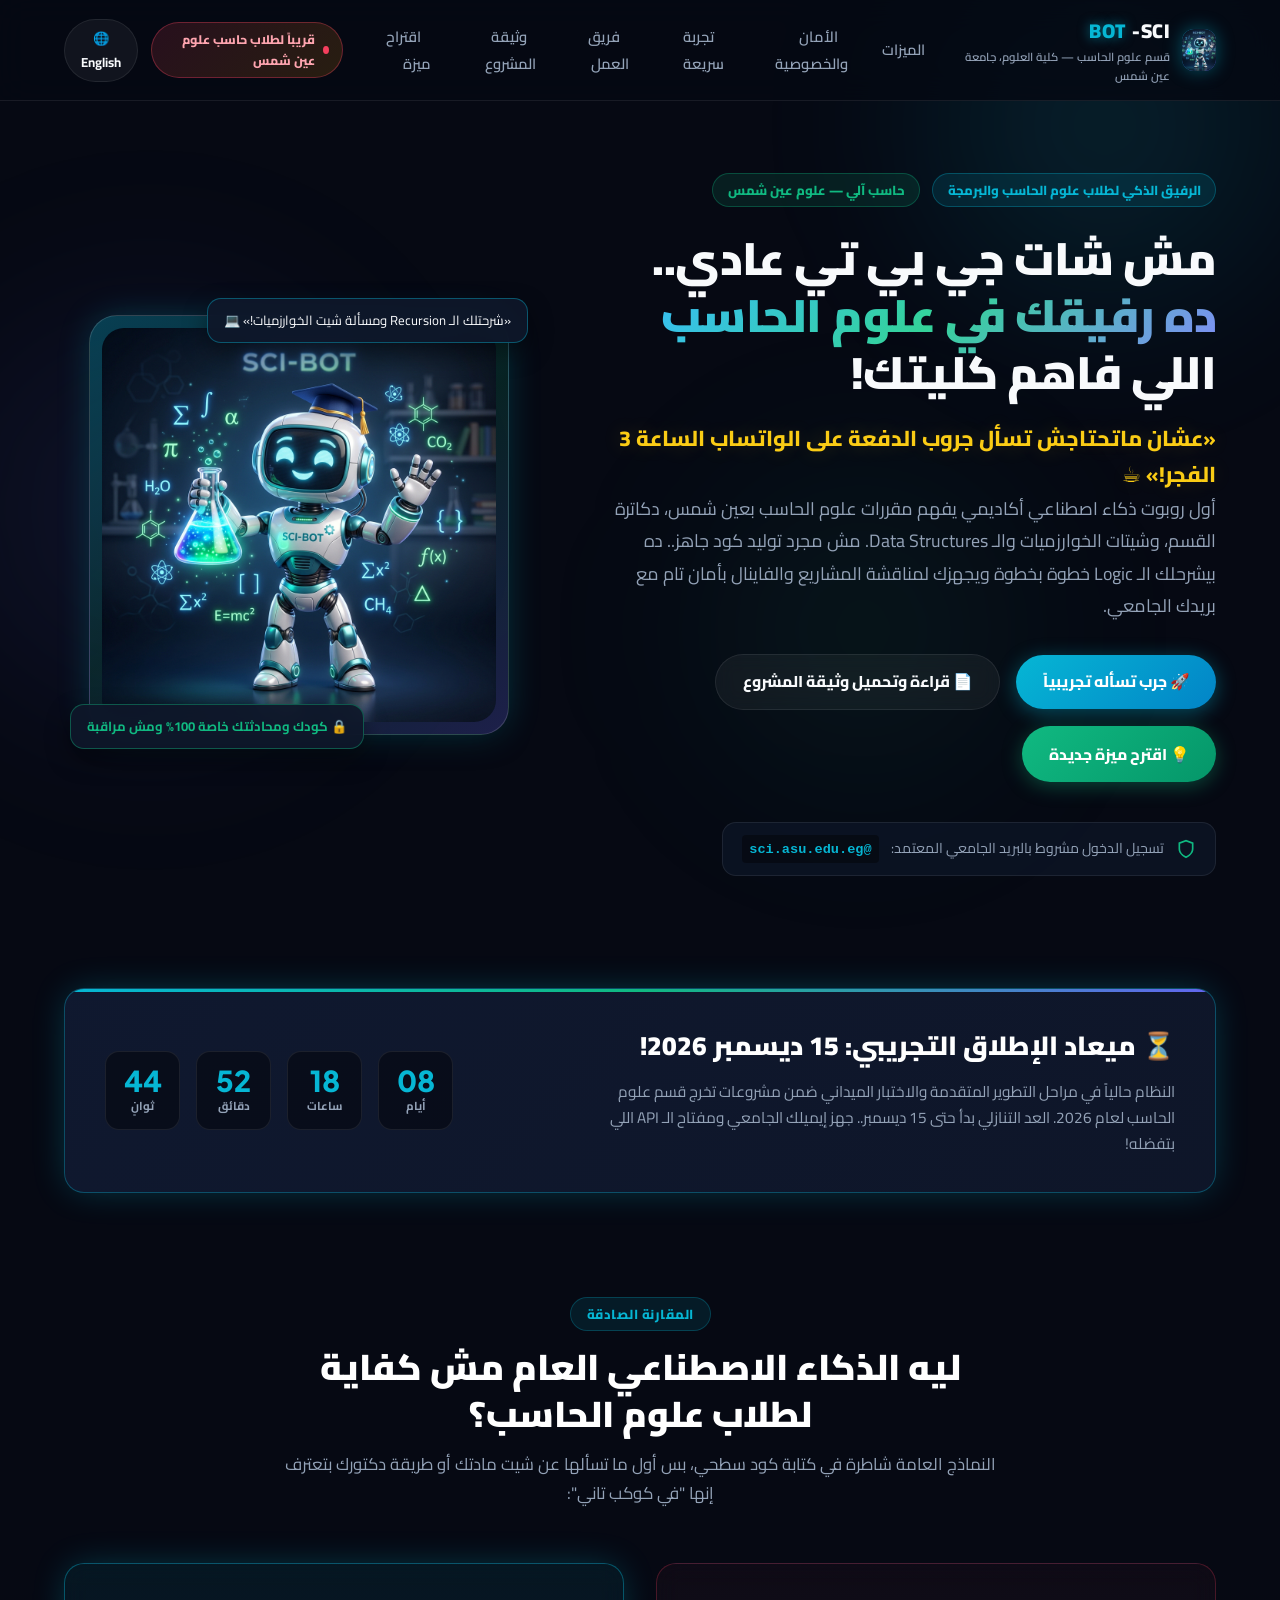
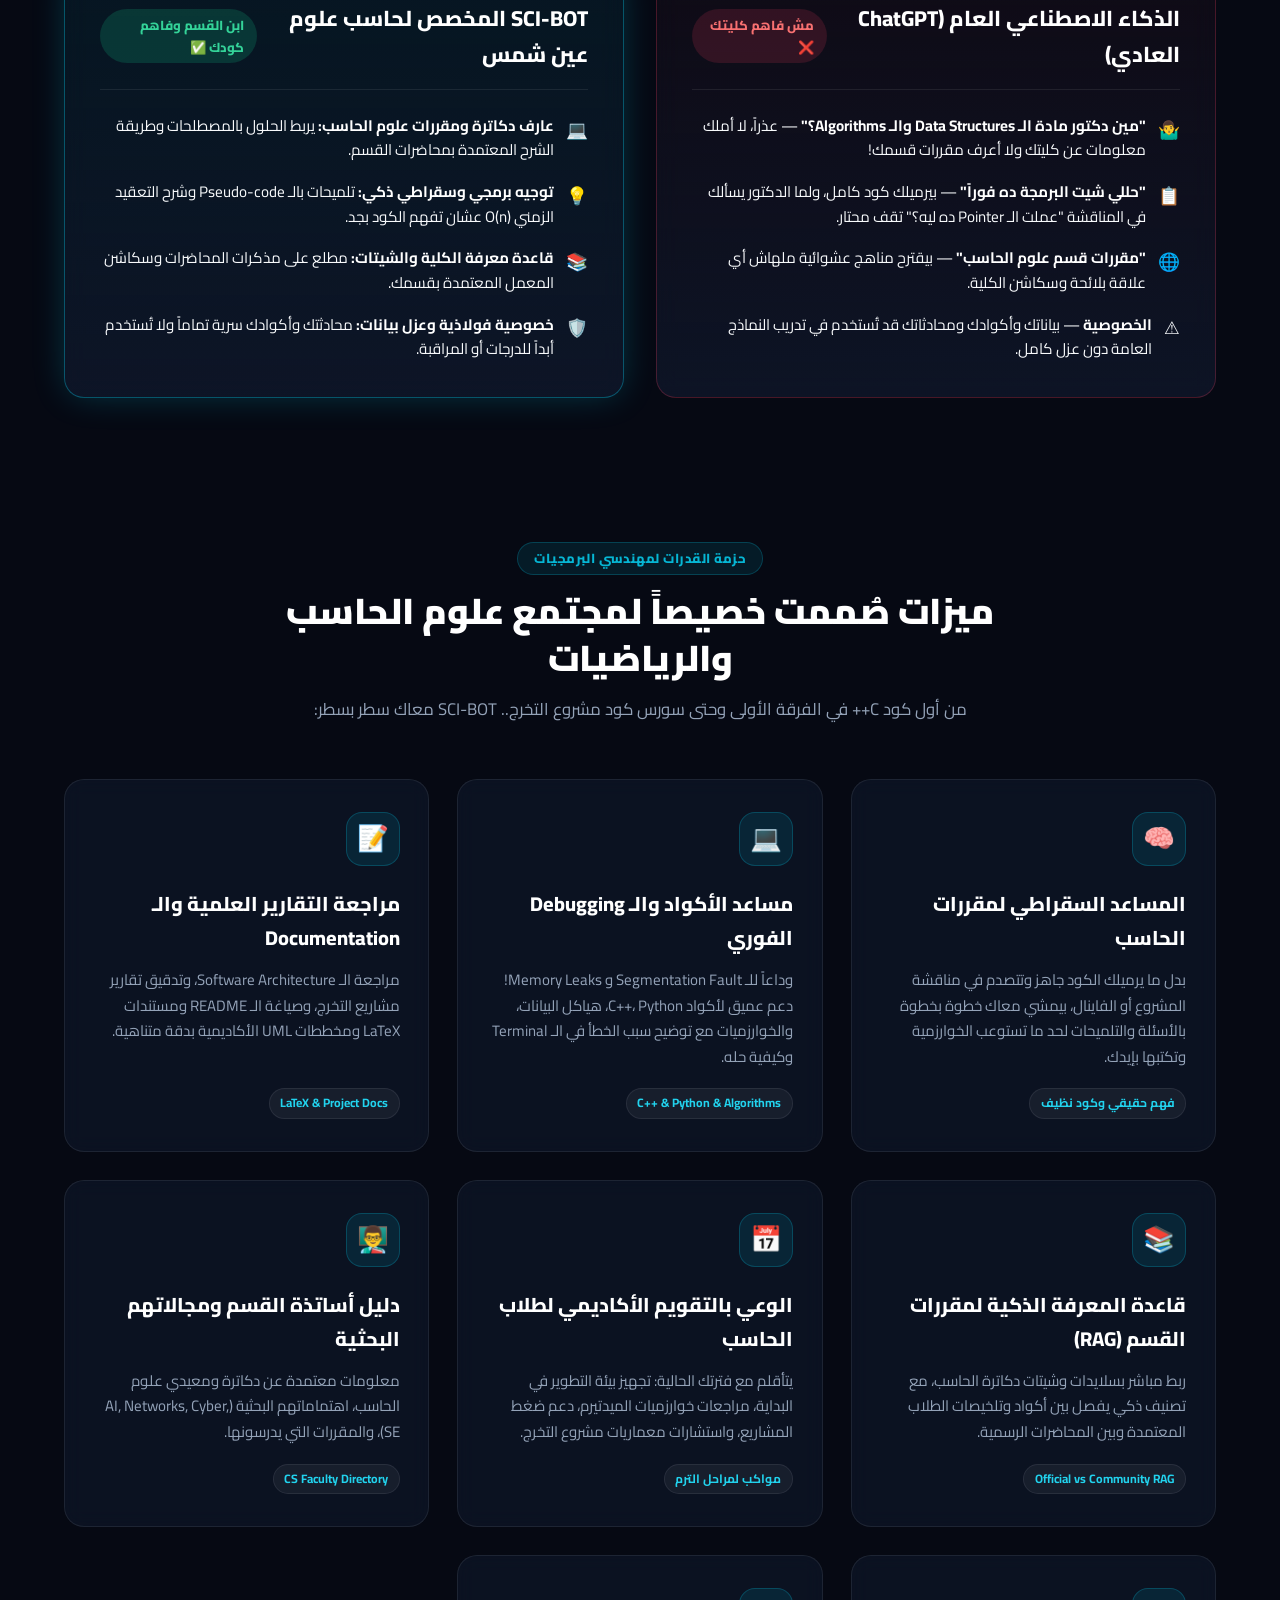
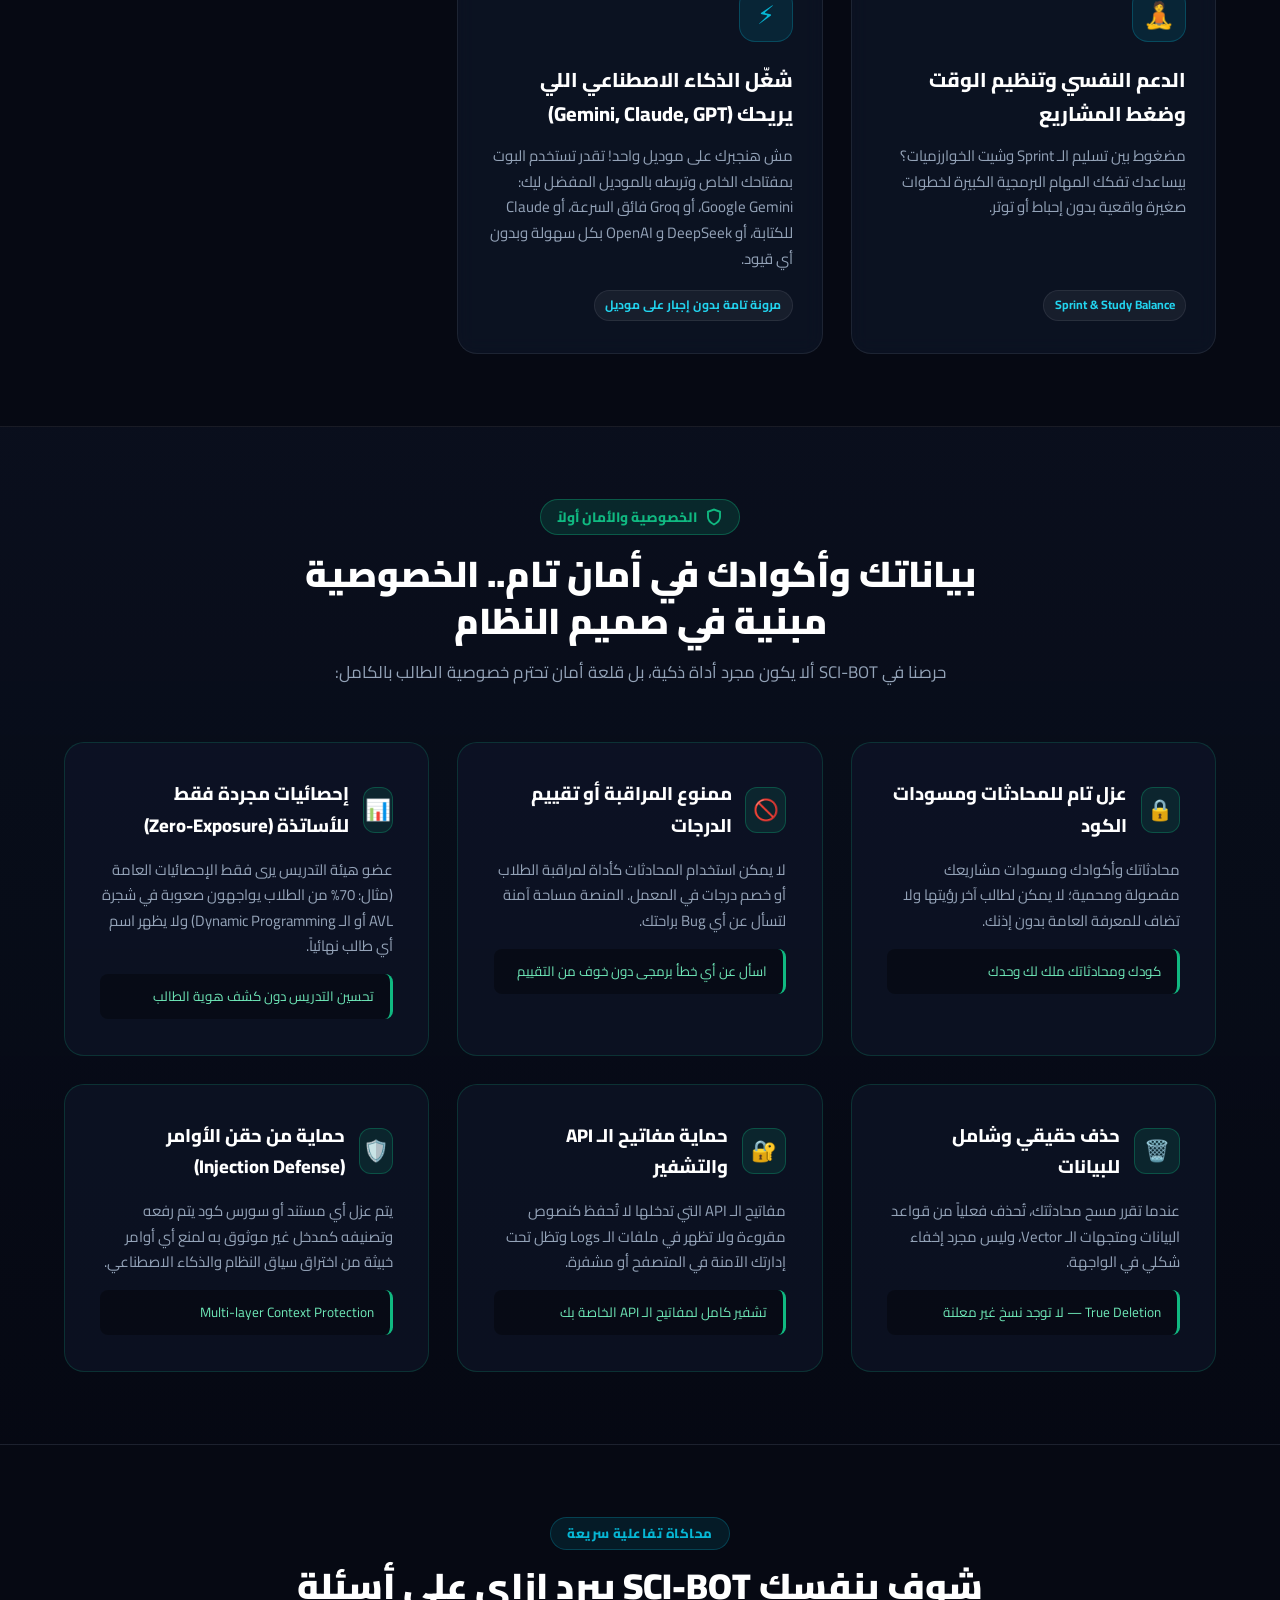
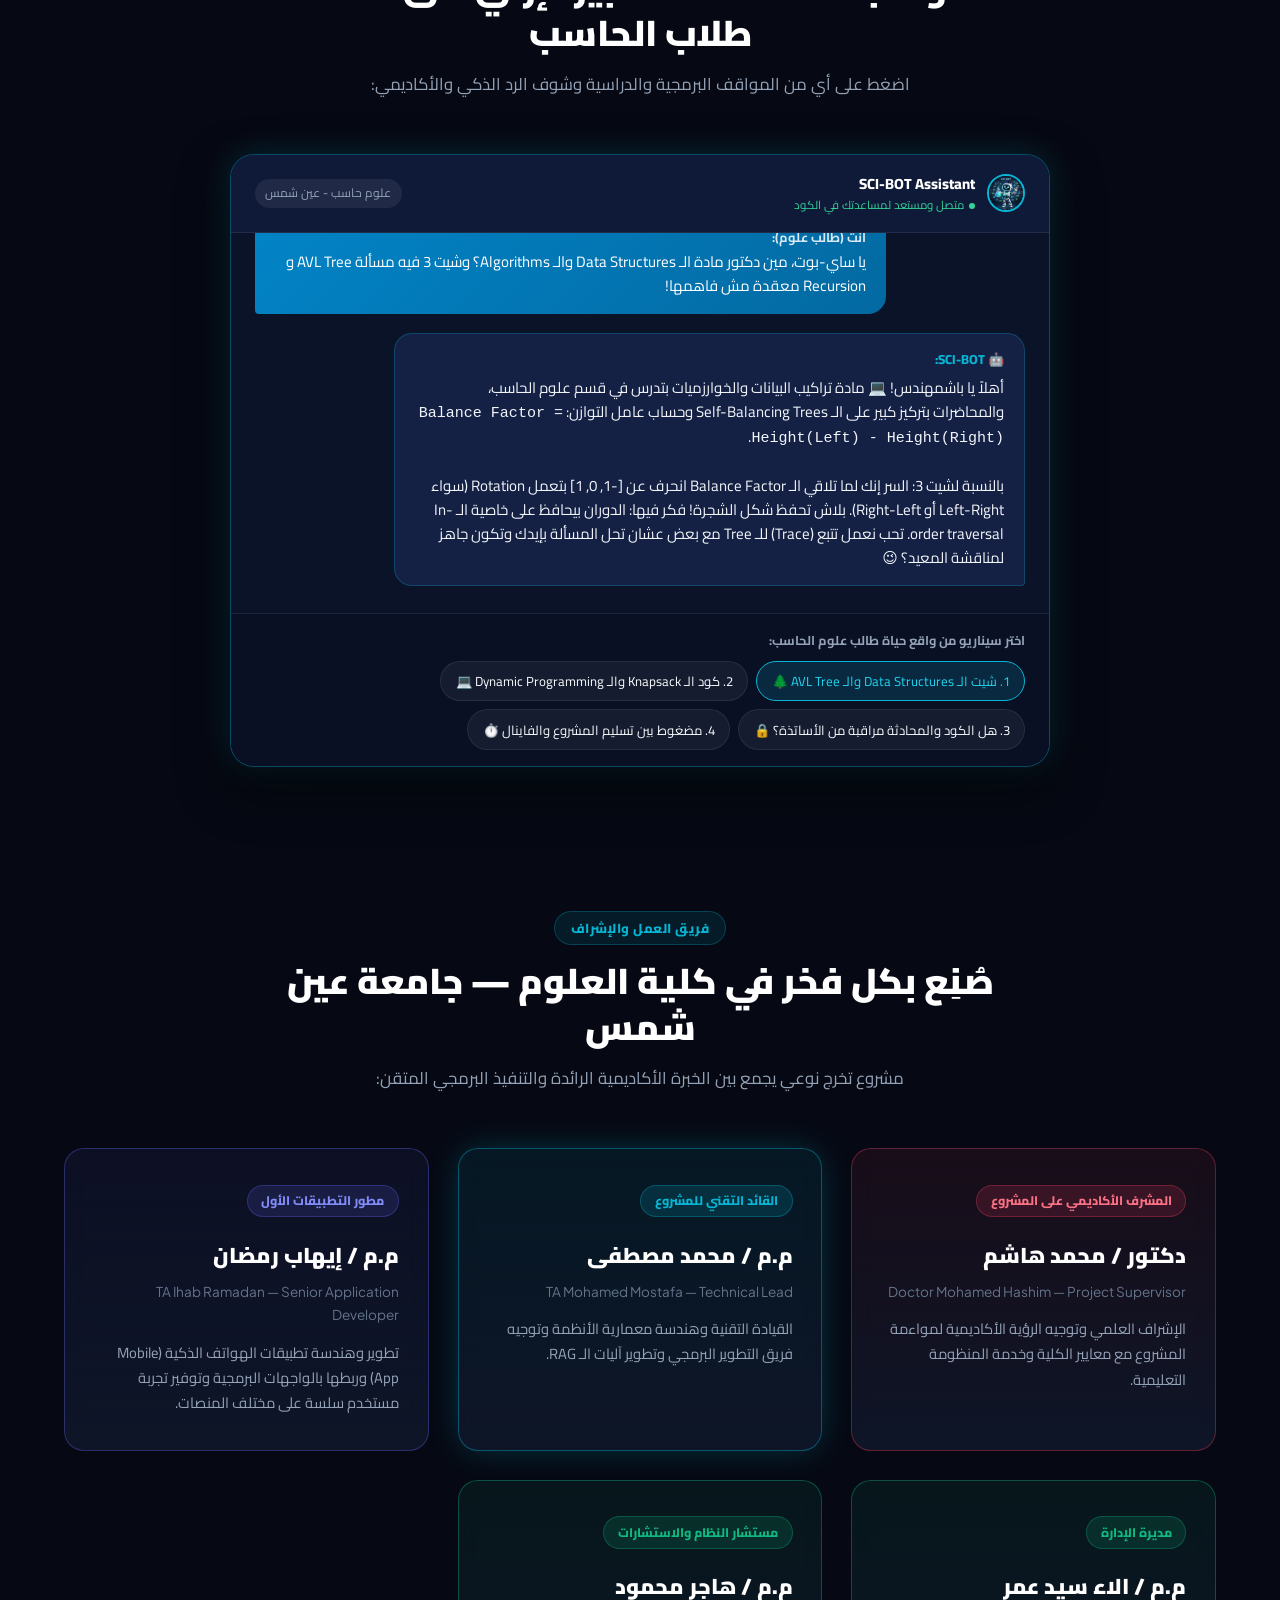
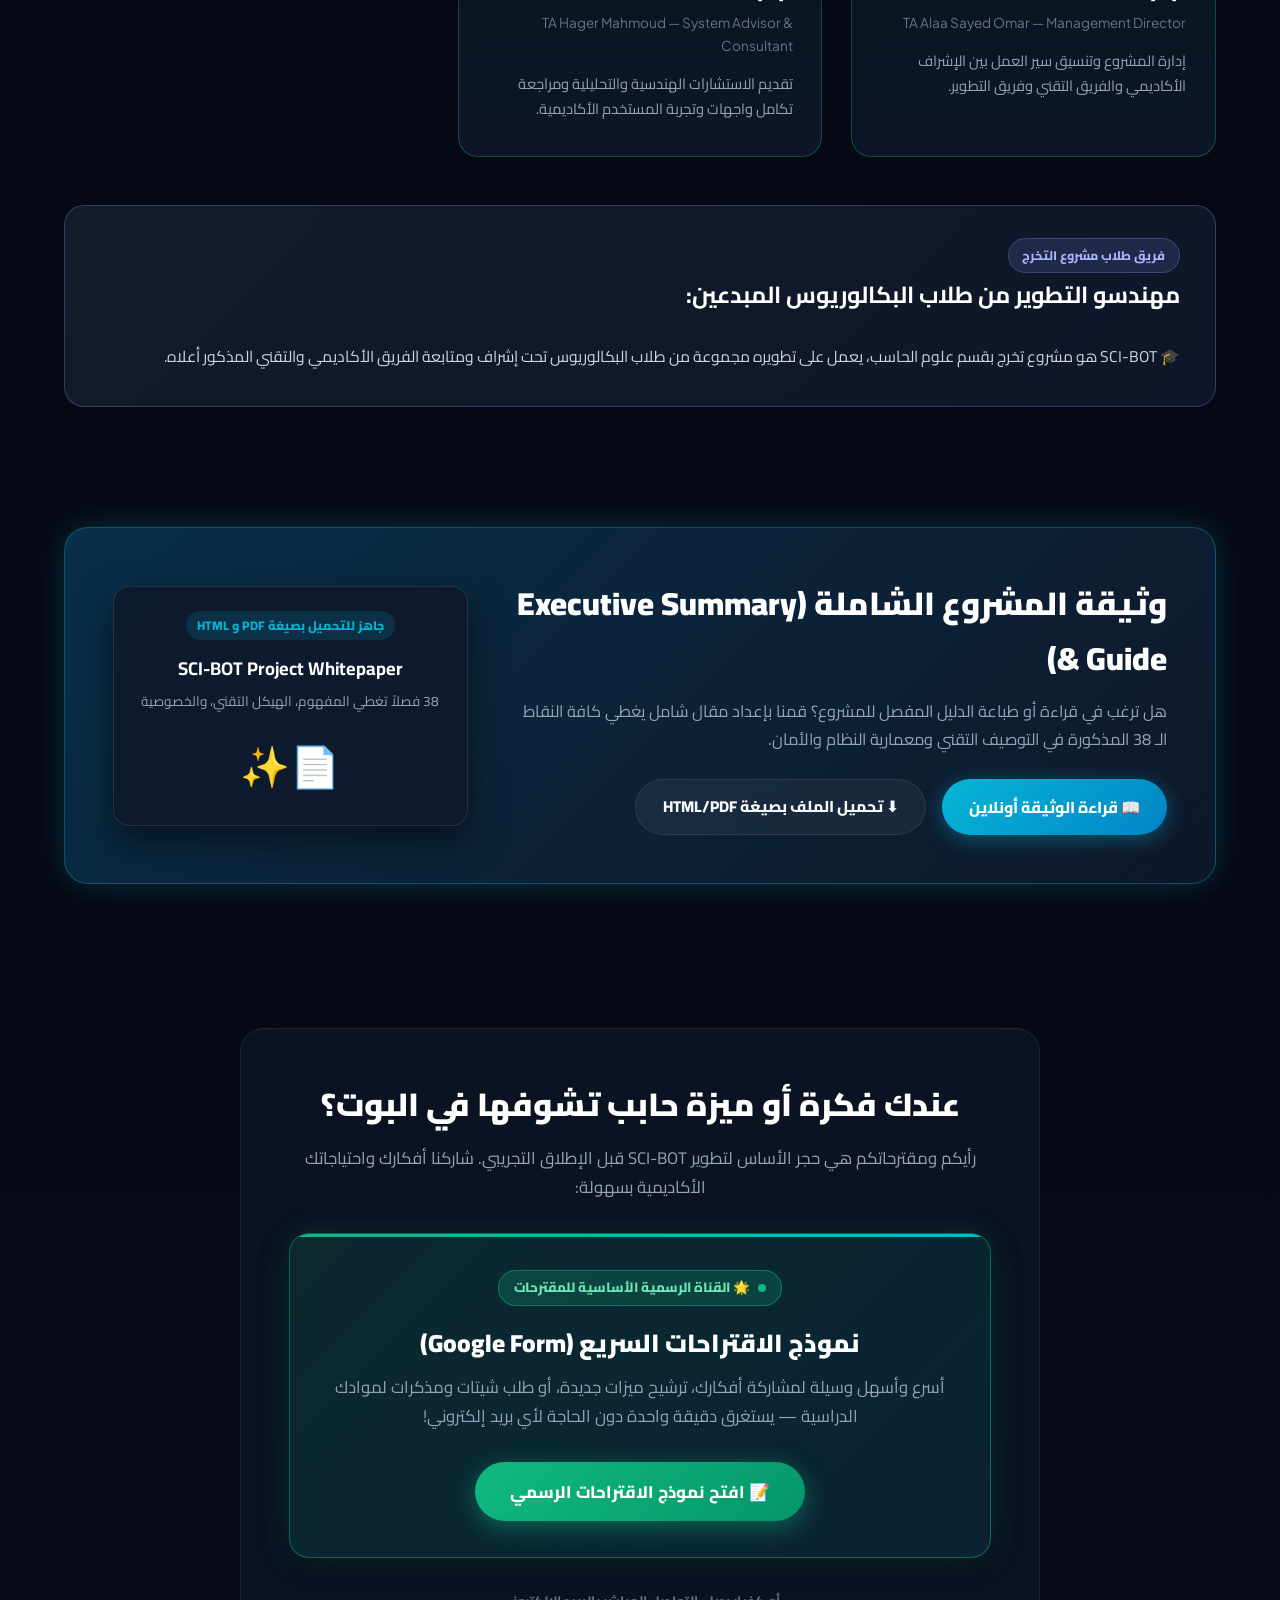
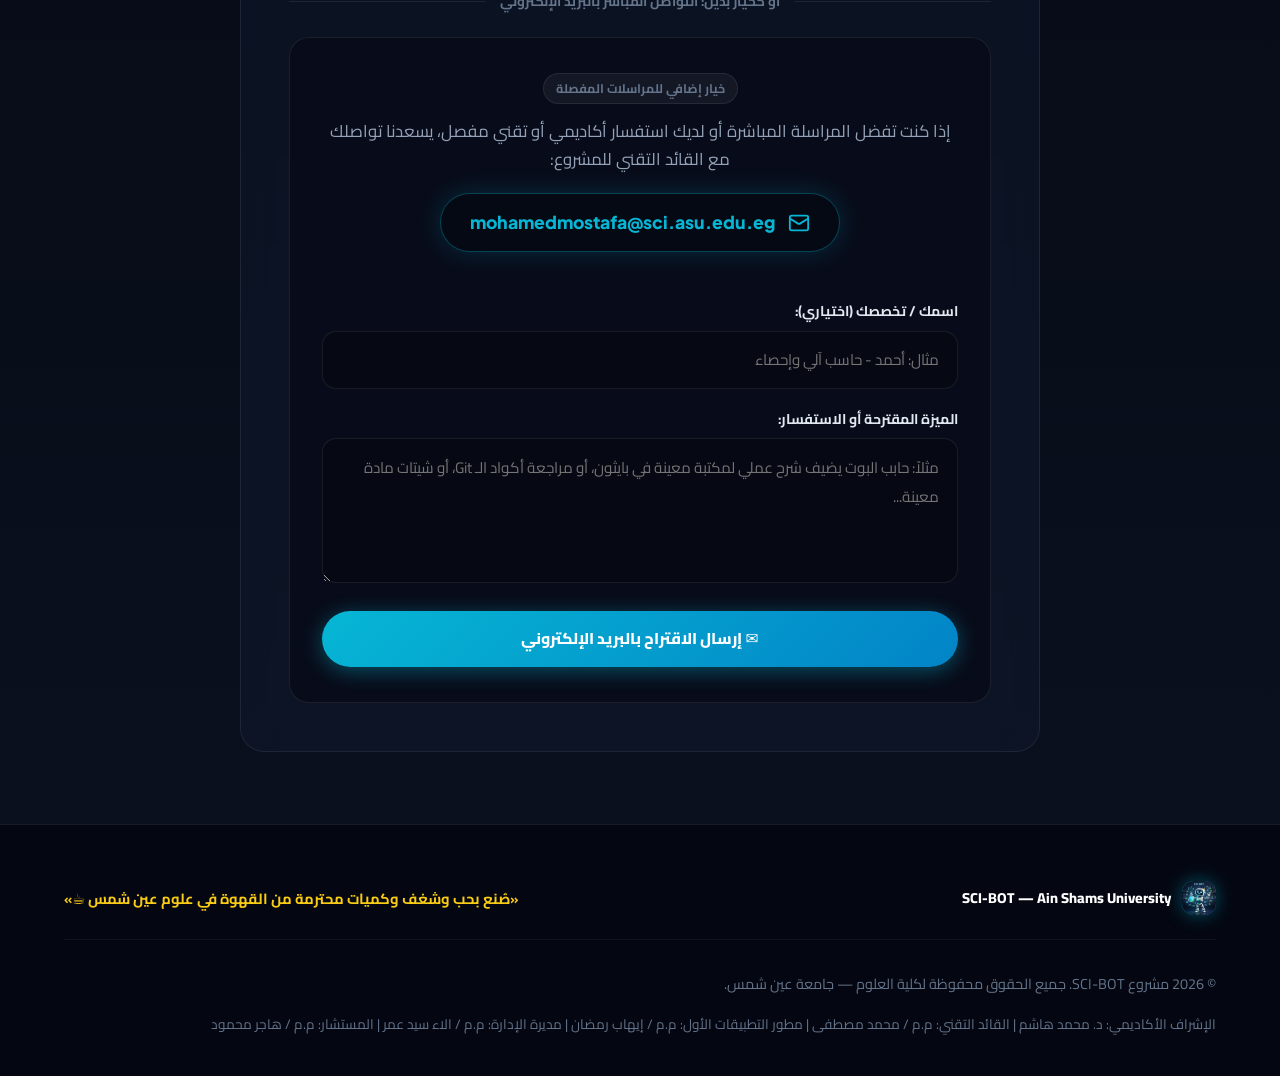
==== commit 9d07c6ff: "Fix spelling of name in Management Director section" ====
--- a/index.html
+++ b/index.html
@@ -515,7 +515,7 @@
         <!-- Management Director -->
         <div class="member-card advisor director">
           <span class="role-tag tag-advisor" data-i18n="dirRole">مديرة الإدارة</span>
-          <h3 class="member-name" data-i18n="dirName">م.م / الاء سيد عمر</h3>
+          <h3 class="member-name" data-i18n="dirName">م.م / آلاء سيد عمر</h3>
           <span class="member-eng-name" data-i18n="dirEn">TA Alaa Sayed Omar — Management Director</span>
           <p class="member-desc" data-i18n="dirDesc">
             إدارة المشروع وتنسيق سير العمل بين الإشراف الأكاديمي والفريق التقني وفريق التطوير.
